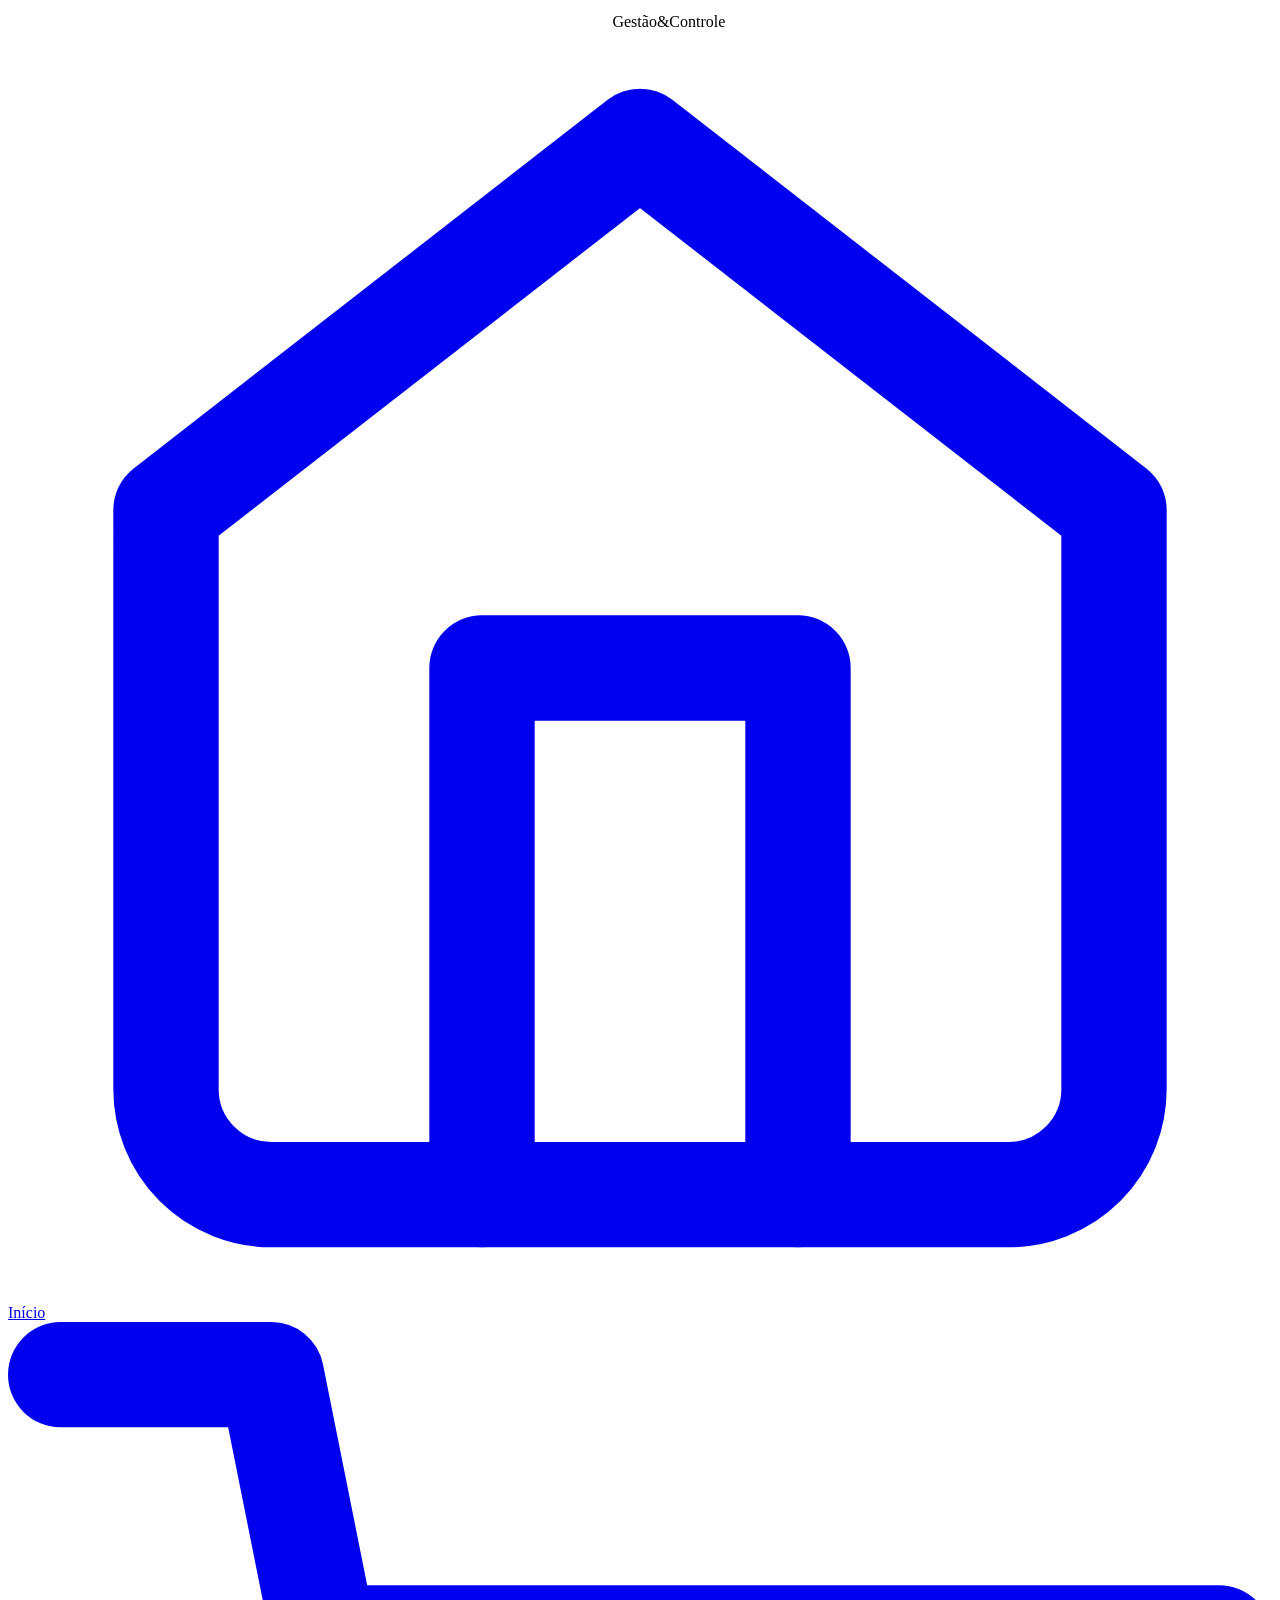
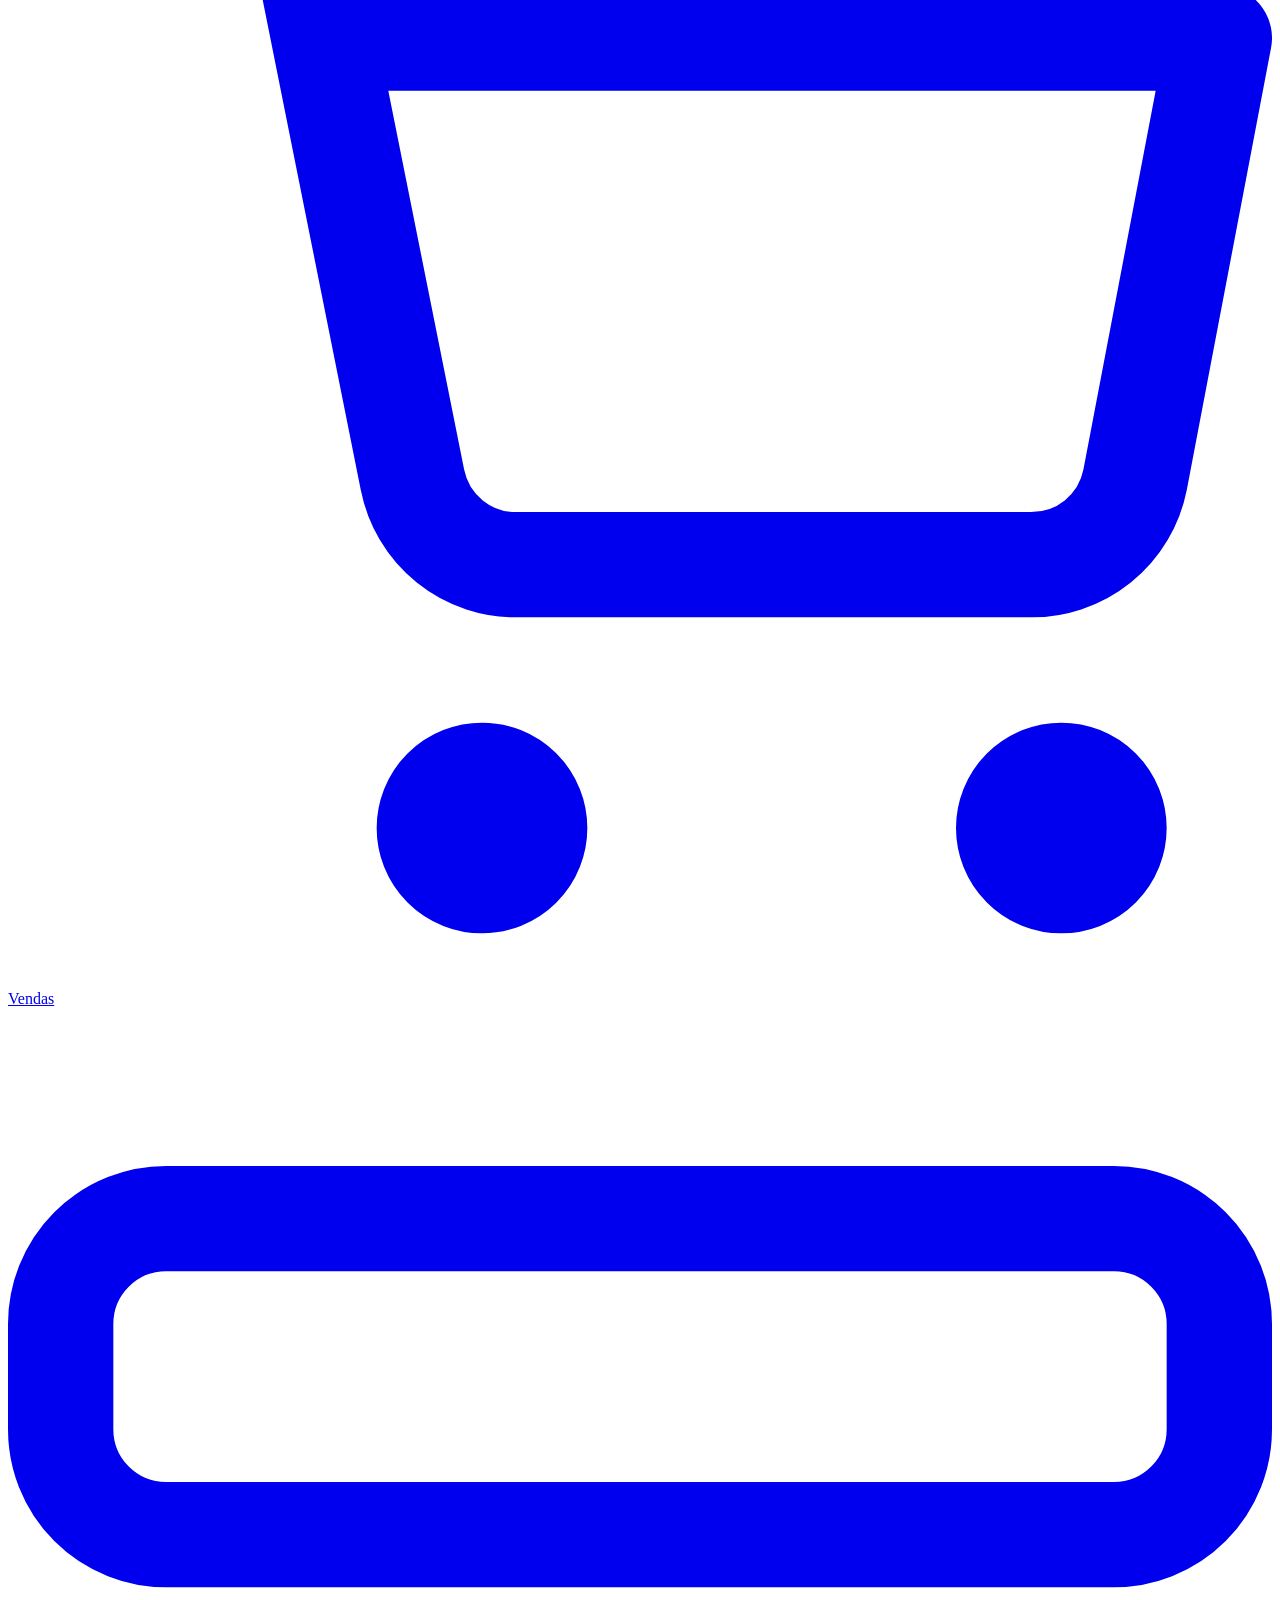
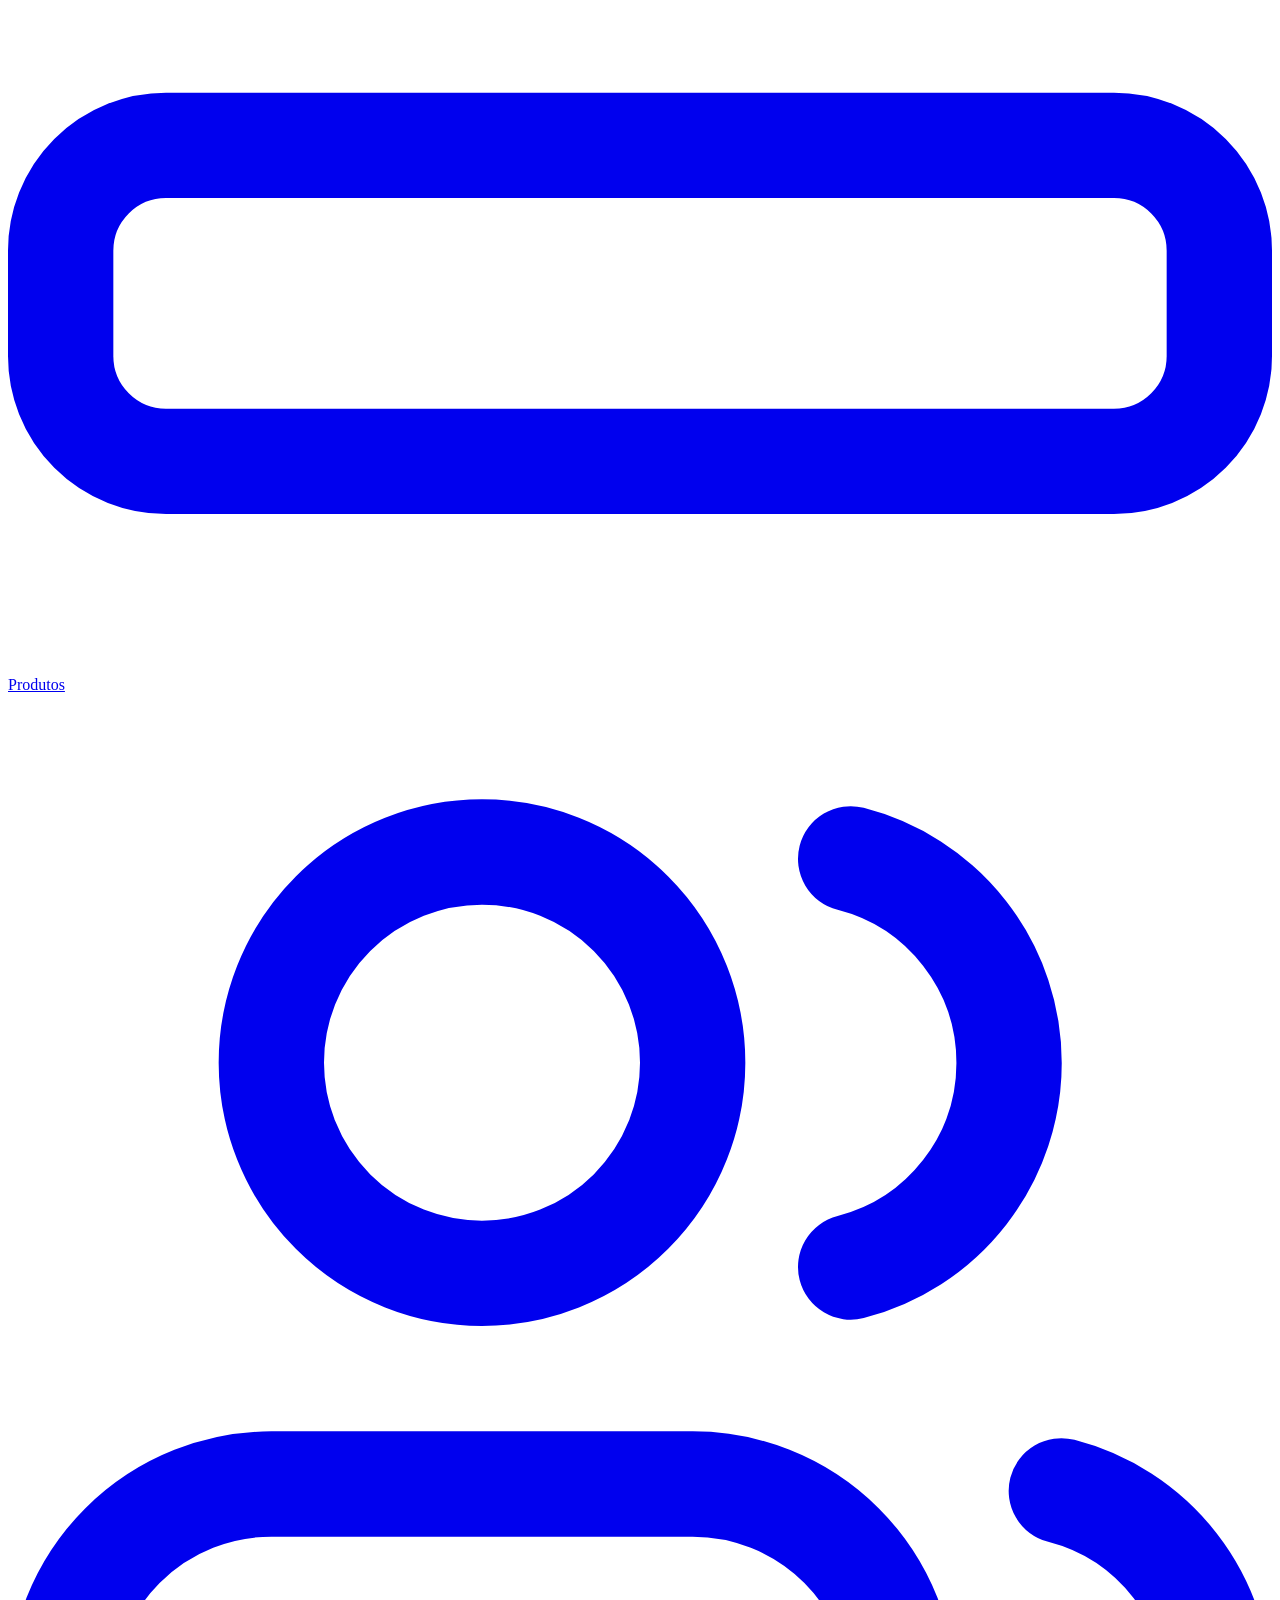
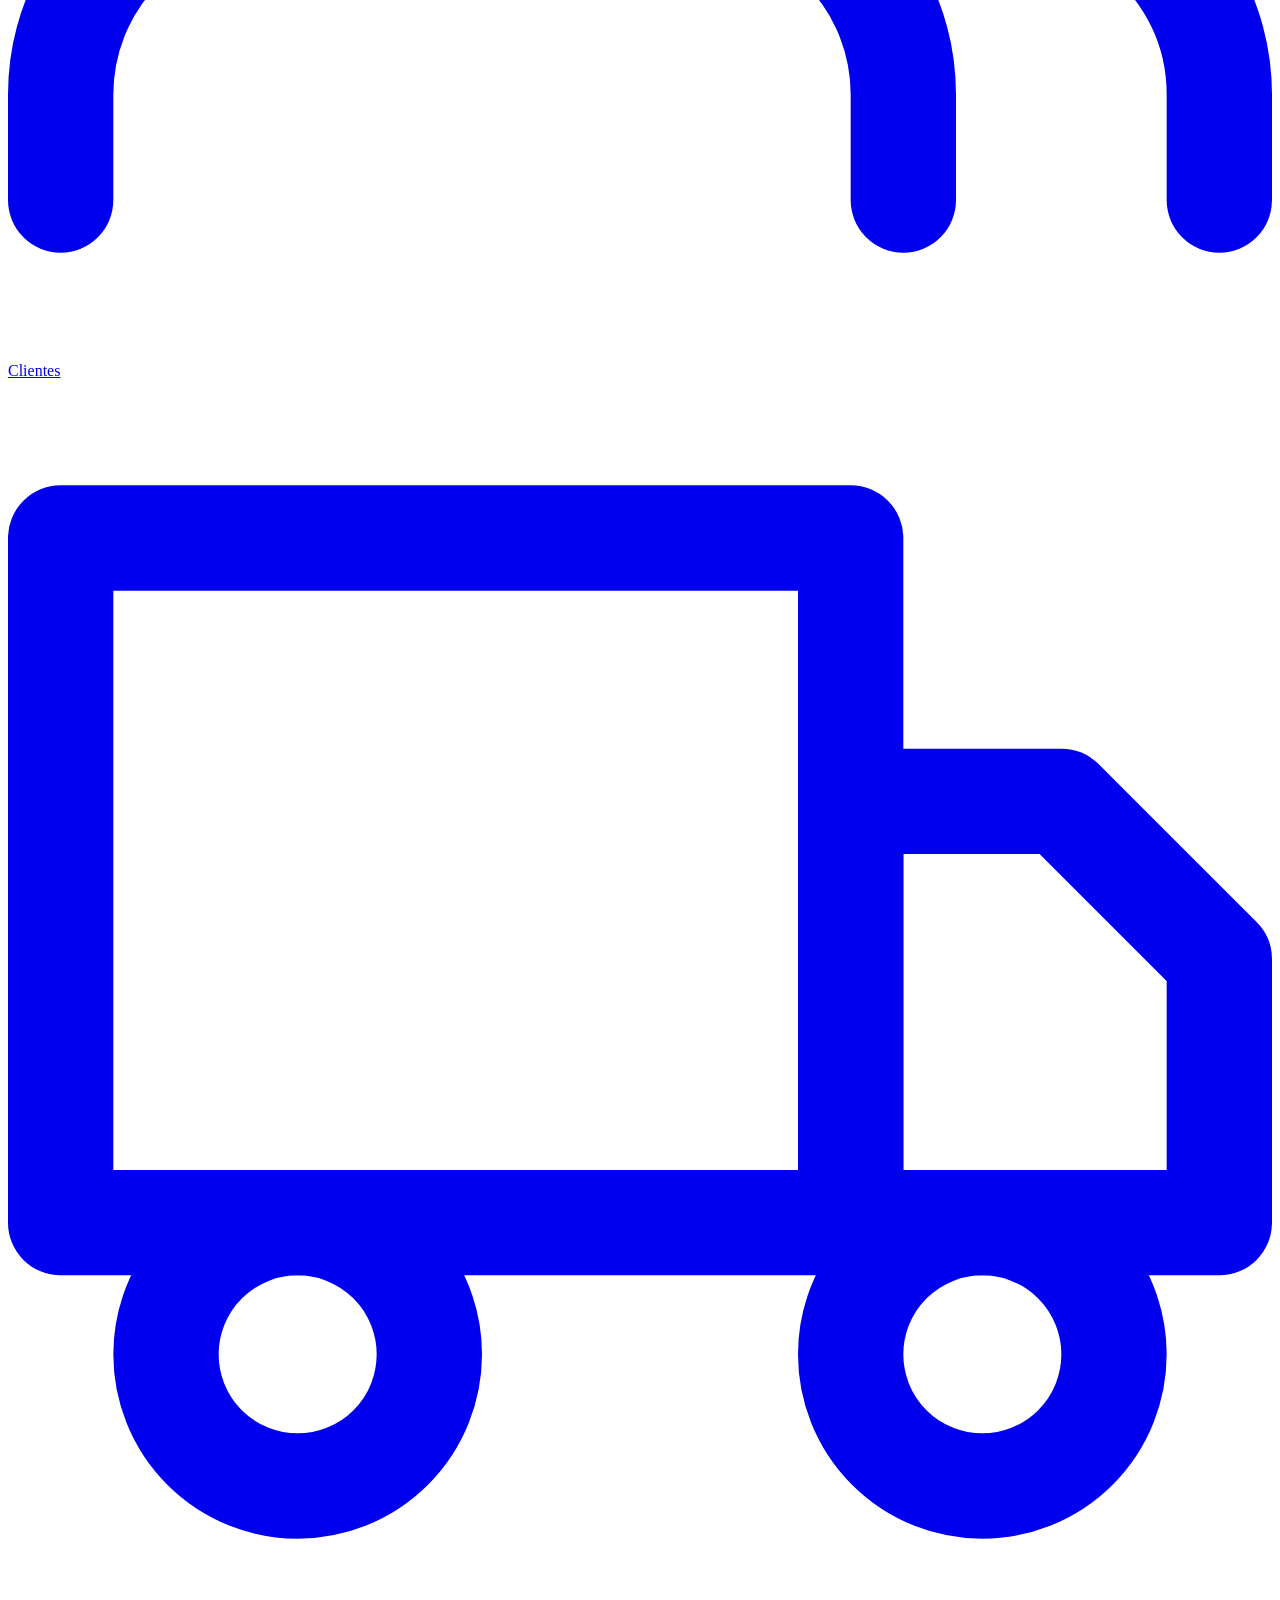
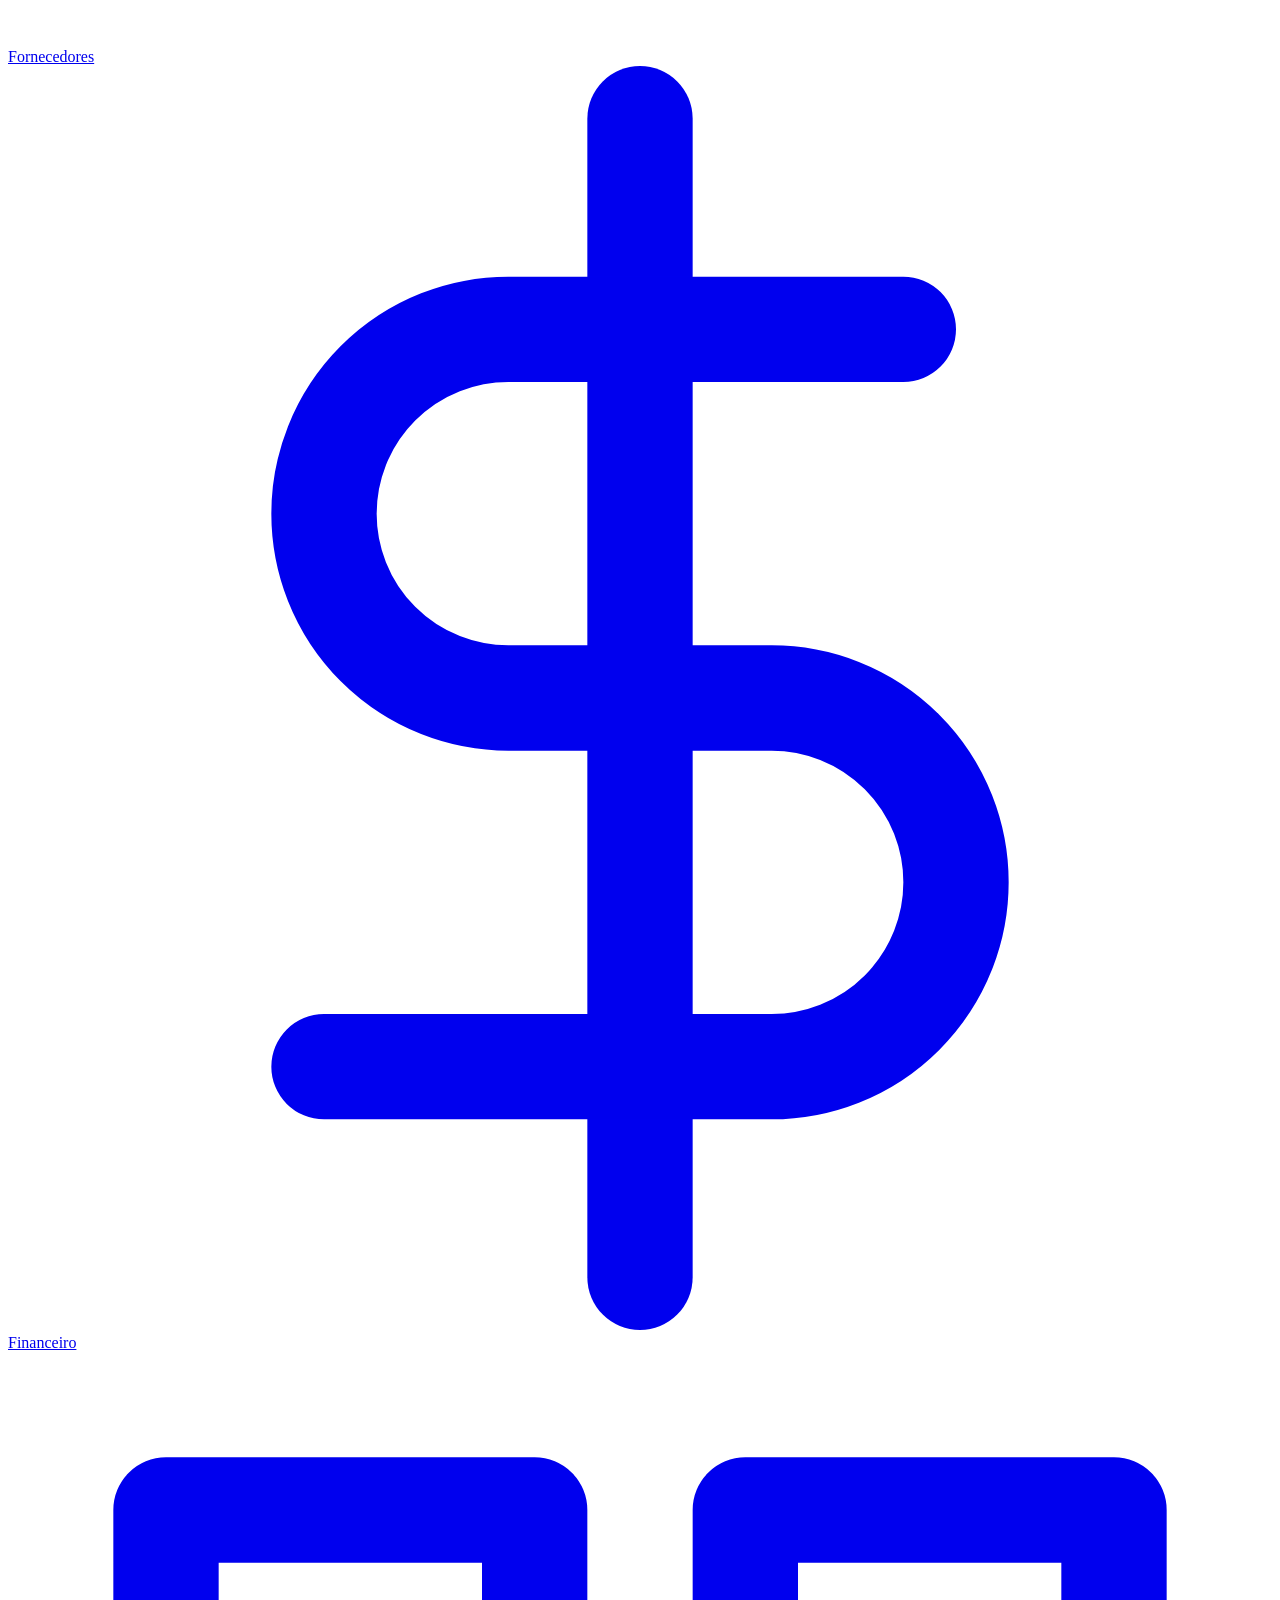
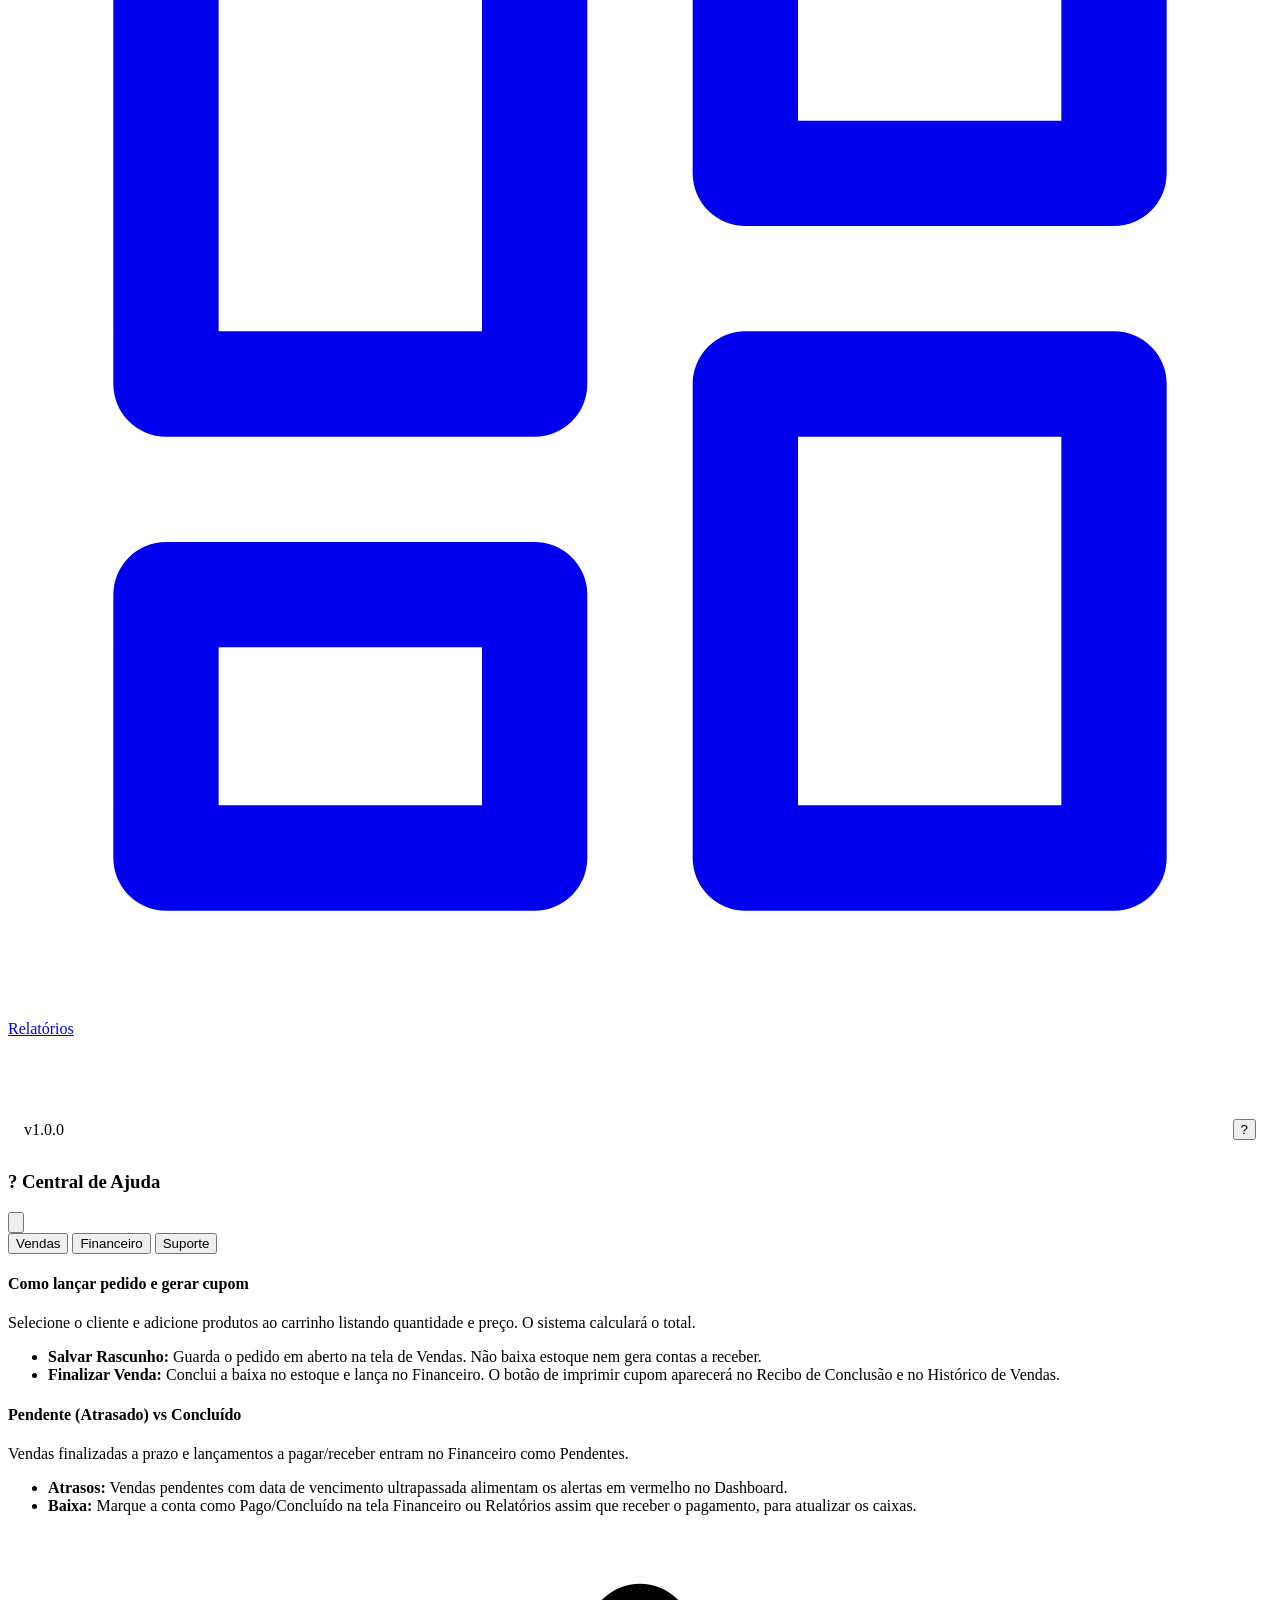
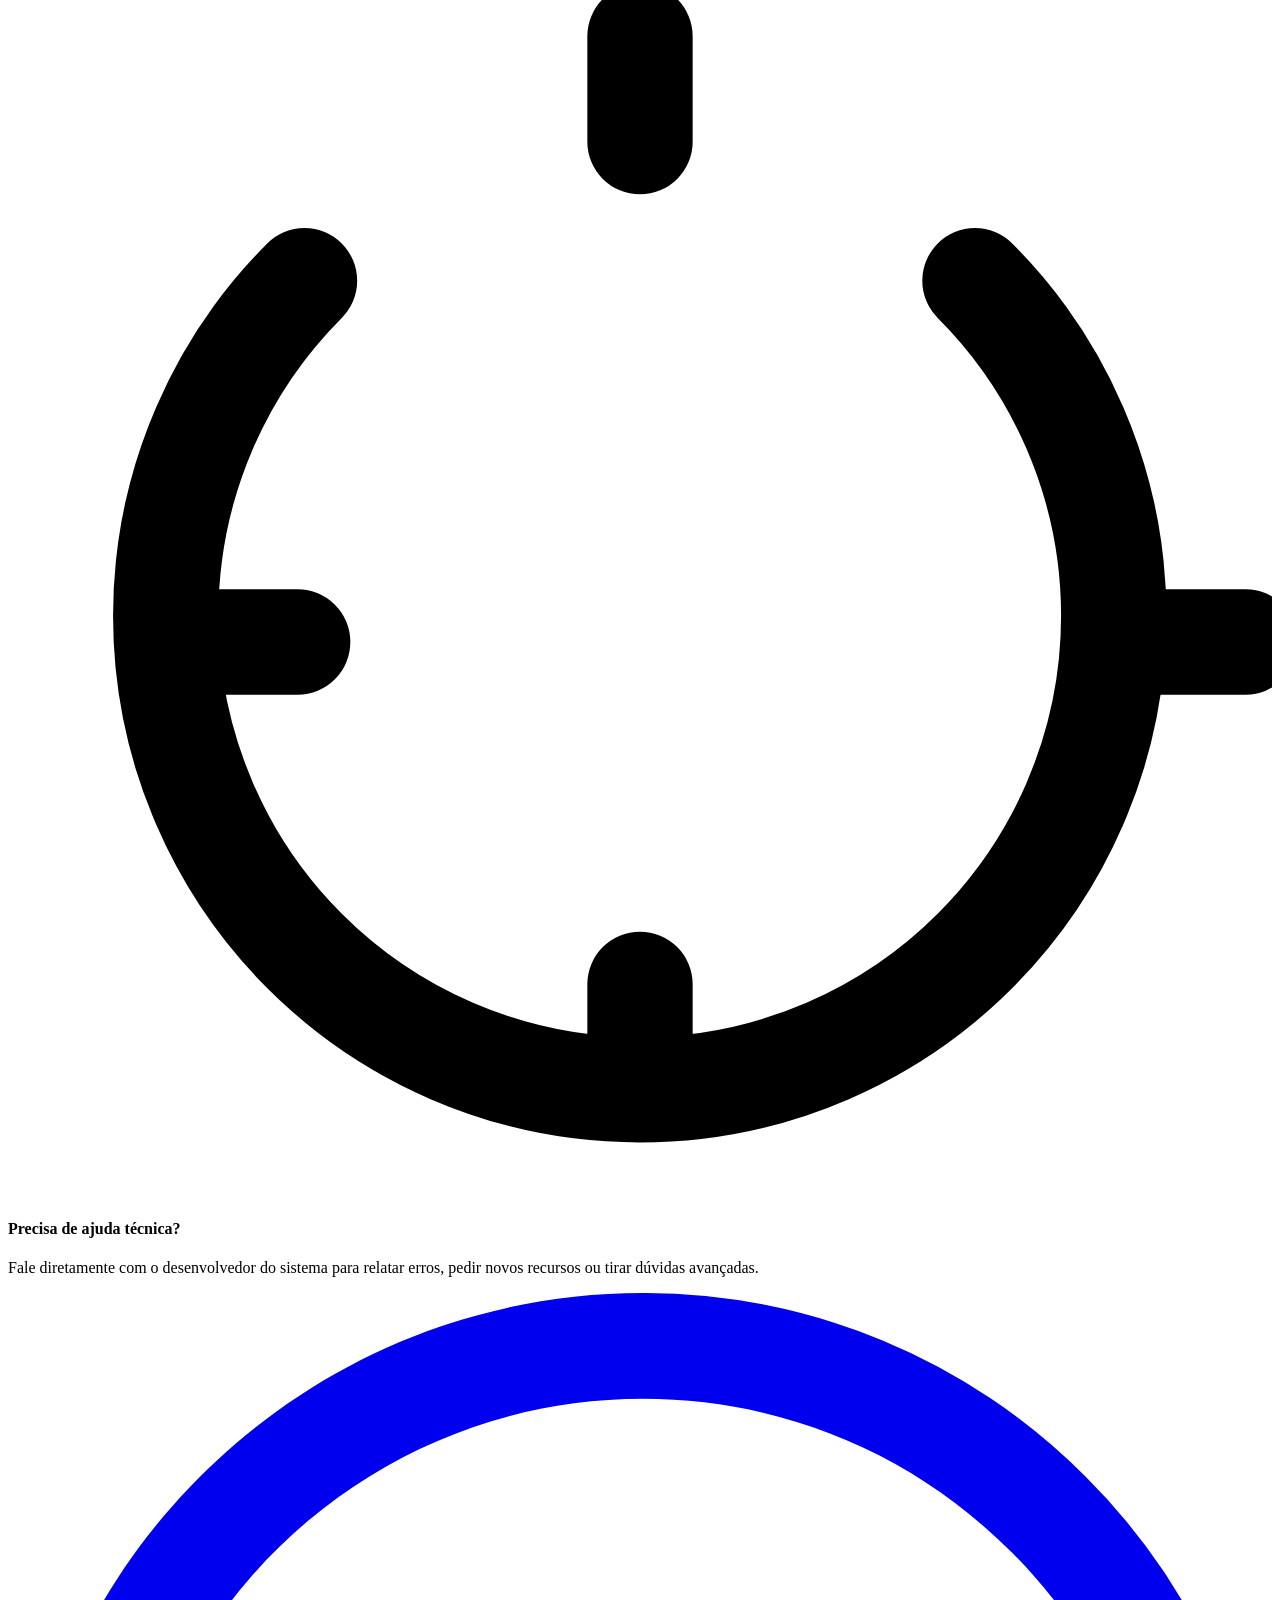
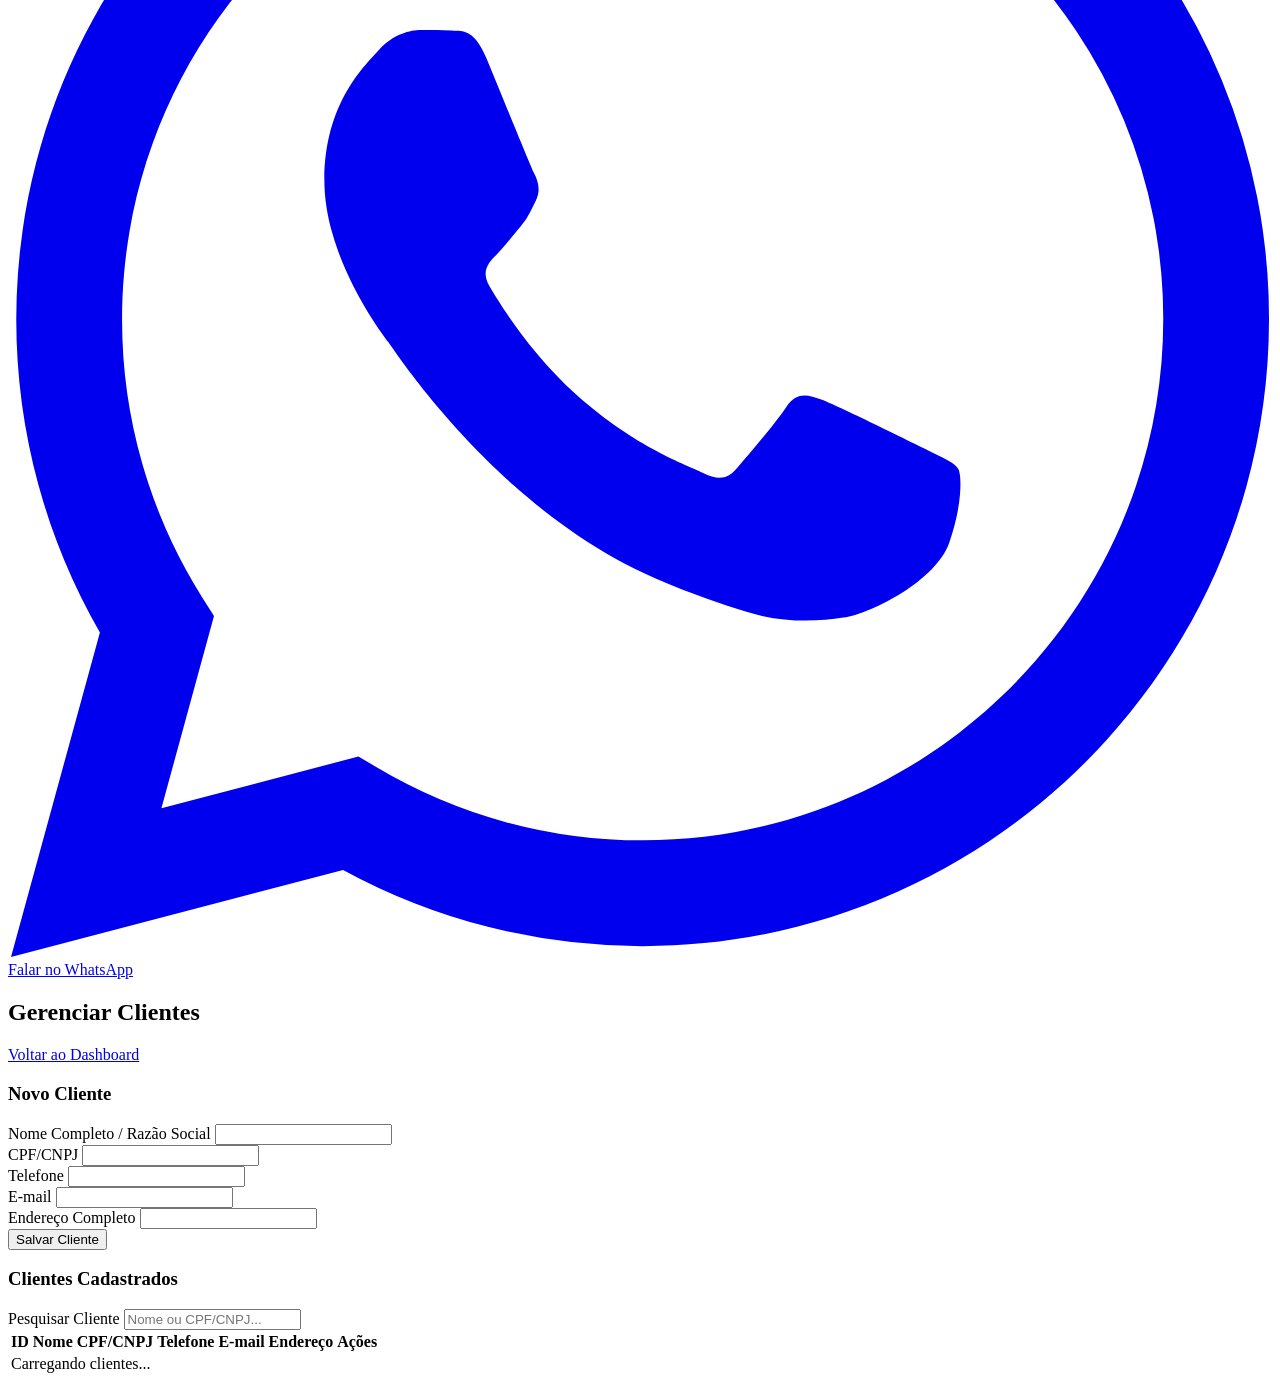
==== Clientes.html @ 948cbcb7 "fix: explicit 365 days fetch in dashboard, bump manifest to v3 for strict cache invalidation" ====
<!DOCTYPE html>
<html lang="pt-BR">

<head>
    <meta charset="UTF-8">
    <title>Gerenciar Clientes</title>
    <meta name="viewport" content="width=device-width, initial-scale=1.0">
    <link href="https://fonts.googleapis.com/css2?family=Poppins:wght@300;400;500;600&display=swap" rel="stylesheet">
    <script src="https://cdn.tailwindcss.com"></script>
    <link rel="stylesheet" href="css/style.css">
    <link rel="manifest" href="manifest.json?v=3">
    <meta name="apple-mobile-web-app-title" content="Gest�o&Controle">
    <meta name="theme-color" content="#16a34a">
    <meta name="apple-mobile-web-app-capable" content="yes">
    <meta name="version" content="1.0.0">
</head>

<body>

    <main class="main-content p-4 md:p-8 overflow-y-auto">
        <div class="container">
            <div class="flex justify-between items-center mb-6">
                <h2>Gerenciar Clientes</h2>
                <a href="index.html" class="text-blue-500 hover:underline">Voltar ao Dashboard</a>
            </div>

            <div class="bg-white p-6 rounded-xl border border-gray-100 shadow-md mb-6 mx-2 md:mx-0">
                <h3 class="text-slate-800 font-bold text-lg mb-4 flex items-center border-l-4 border-blue-600 pl-3">Novo
                    Cliente</h3>
                <form id="clienteForm">
                    <input type="hidden" id="idCliente" value="">

                    <div class="form-group">
                        <label for="nome" class="block text-sm font-medium text-gray-700 mb-1">Nome Completo / Razão
                            Social</label>
                        <input type="text" id="nome"
                            class="w-full p-2 border border-gray-300 rounded focus:ring-blue-500 focus:border-blue-500"
                            required>
                    </div>

                    <div class="form-grid-container">
                        <div class="form-group">
                            <label for="cpfCnpj" class="block text-sm font-medium text-gray-700 mb-1">CPF/CNPJ</label>
                            <input type="text" id="cpfCnpj"
                                class="w-full p-2 border border-gray-300 rounded focus:ring-blue-500 focus:border-blue-500">
                        </div>
                        <div class="form-group">
                            <label for="telefone" class="block text-sm font-medium text-gray-700 mb-1">Telefone</label>
                            <input type="text" id="telefone"
                                class="w-full p-2 border border-gray-300 rounded focus:ring-blue-500 focus:border-blue-500">
                        </div>
                        <div class="form-group">
                            <label for="email" class="block text-sm font-medium text-gray-700 mb-1">E-mail</label>
                            <input type="email" id="email"
                                class="w-full p-2 border border-gray-300 rounded focus:ring-blue-500 focus:border-blue-500">
                        </div>
                    </div>

                    <div class="form-group">
                        <label for="endereco" class="block text-sm font-medium text-gray-700 mb-1">Endereço
                            Completo</label>
                        <input type="text" id="endereco"
                            class="w-full p-2 border border-gray-300 rounded focus:ring-blue-500 focus:border-blue-500">
                    </div>

                    <button type="submit" class="btn mt-2">Salvar Cliente</button>
                </form>
            </div>

            <div id="statusMessage"></div>

            <div class="bg-white p-6 rounded-xl border border-gray-100 shadow-md mb-6 mx-2 md:mx-0">
                <h3 class="text-slate-800 font-bold text-lg mb-4 flex items-center border-l-4 border-blue-600 pl-3">
                    Clientes Cadastrados</h3>
                <div class="form-group mb-4">
                    <label for="pesquisa" class="block text-sm font-medium text-gray-700 mb-1">Pesquisar Cliente</label>
                    <input type="text" id="pesquisa" placeholder="Nome ou CPF/CNPJ..."
                        class="w-full p-2 border border-gray-300 rounded focus:ring-blue-500 focus:border-blue-500">
                </div>
                <div class="overflow-x-auto w-full mb-4">
                    <table class="w-full bg-white border border-gray-200">
                        <thead class="bg-gray-50">
                            <tr>
                                <th>ID</th>
                                <th>Nome</th>
                                <th>CPF/CNPJ</th>
                                <th>Telefone</th>
                                <th>E-mail</th>
                                <th>Endereço</th>
                                <th>Ações</th>
                            </tr>
                        </thead>
                        <tbody id="listaClientes">
                            <tr>
                                <td colspan="7" class="table-cell p-4 text-center">Carregando clientes...</td>
                            </tr>
                        </tbody>
                    </table>
                </div>
            </div>
        </div>
    </main>

    <script src="js/config.js"></script>
    <script src="js/auth.js"></script>
    <script src="js/main.js"></script>
    <script src="js/clientes.js"></script>
    <script>
        const cpfCnpjInput = document.getElementById('cpfCnpj');
        if (cpfCnpjInput) {
            cpfCnpjInput.addEventListener('input', e => {
                let v = e.target.value.replace(/\D/g, '').substring(0, 14);
                if (v.length <= 11) { // CPF
                    v = v.replace(/(\d{3})(\d)/, '$1.$2');
                    v = v.replace(/(\d{3})(\d)/, '$1.$2');
                    v = v.replace(/(\d{3})(\d{1,2})$/, '$1-$2');
                } else { // CNPJ
                    v = v.replace(/^(\d{2})(\d)/, '$1.$2');
                    v = v.replace(/^(\d{2})\.(\d{3})(\d)/, '$1.$2.$3');
                    v = v.replace(/\.(\d{3})(\d)/, '.$1/$2');
                    v = v.replace(/(\d{4})(\d)/, '$1-$2');
                }
                e.target.value = v;
            });
        }

        const telefoneInput = document.getElementById('telefone');
        if (telefoneInput) {
            telefoneInput.addEventListener('input', e => {
                let v = e.target.value.replace(/\D/g, '').substring(0, 11);
                v = v.replace(/^(\d{2})(\d)/, '($1) $2');
                v = v.replace(/(\d{5})(\d)/, '$1-$2');
                e.target.value = v;
            });
        }
    </script>

</body>

</html>
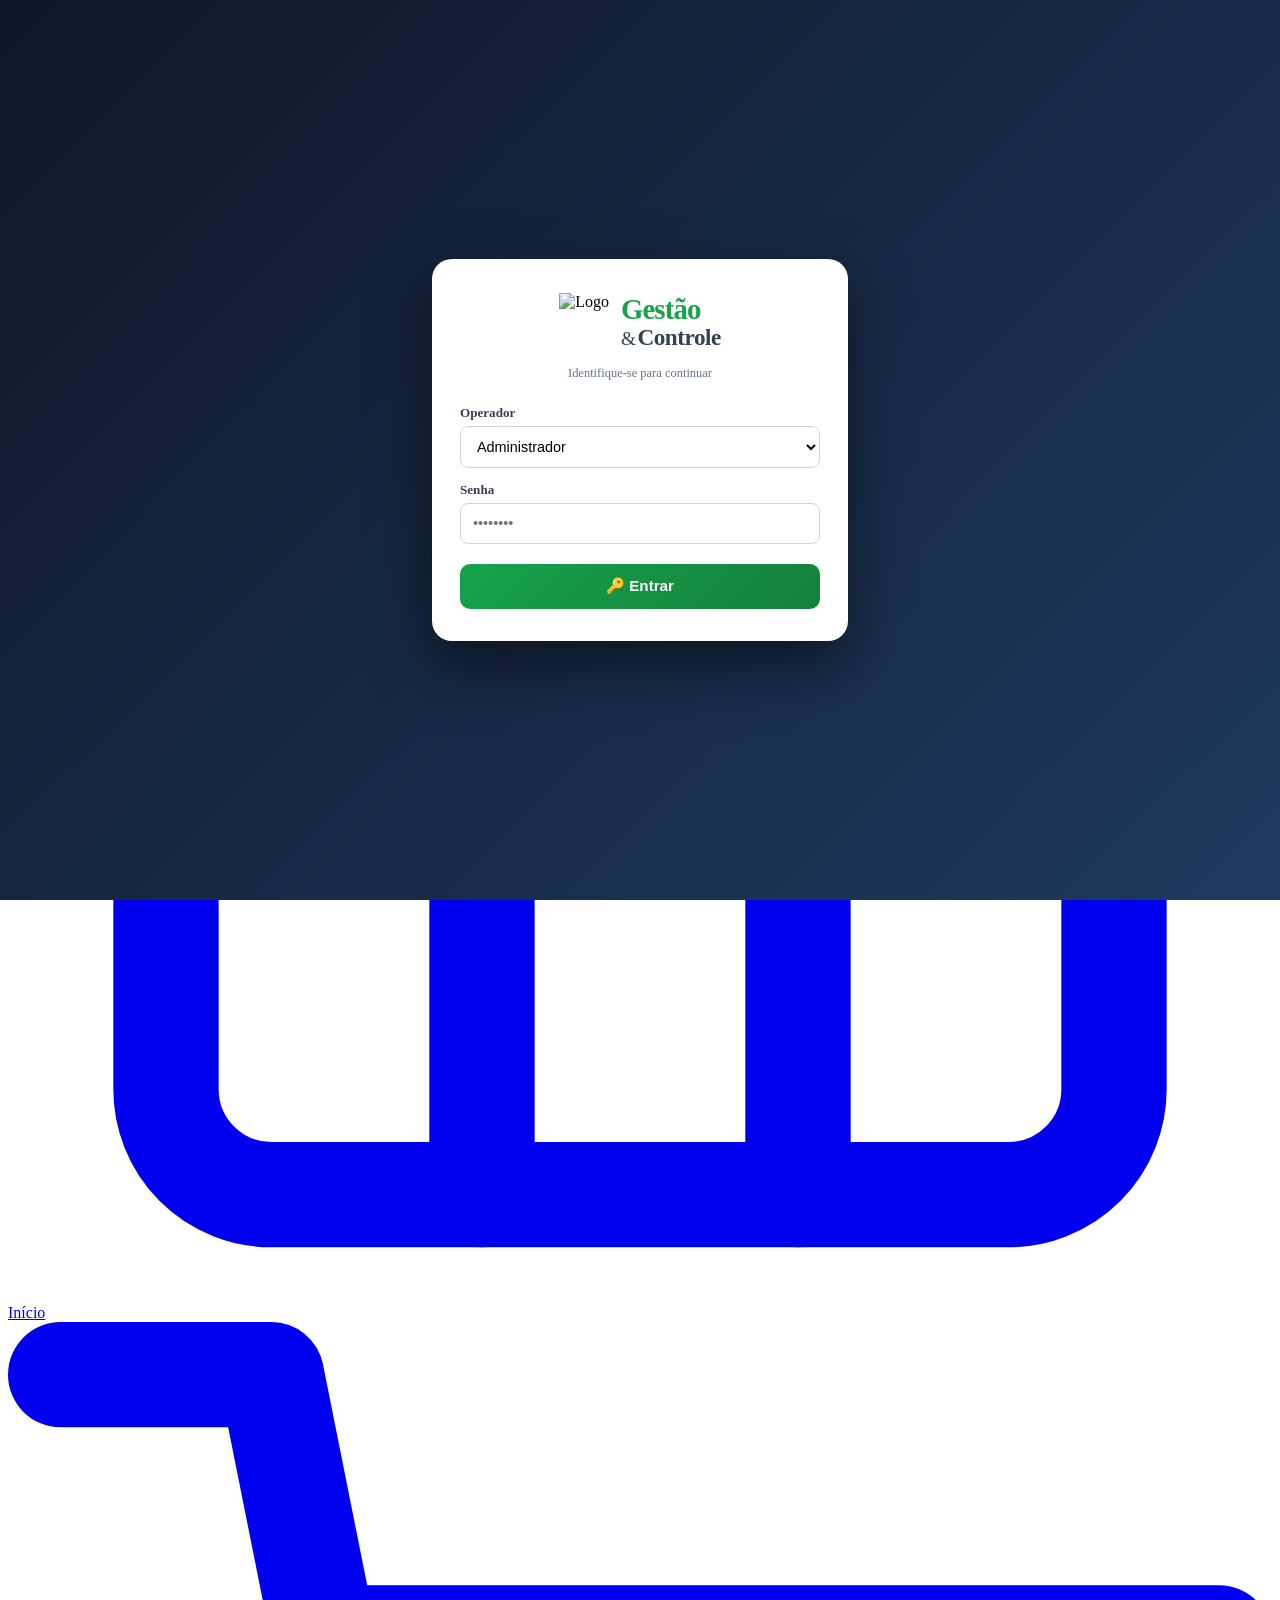
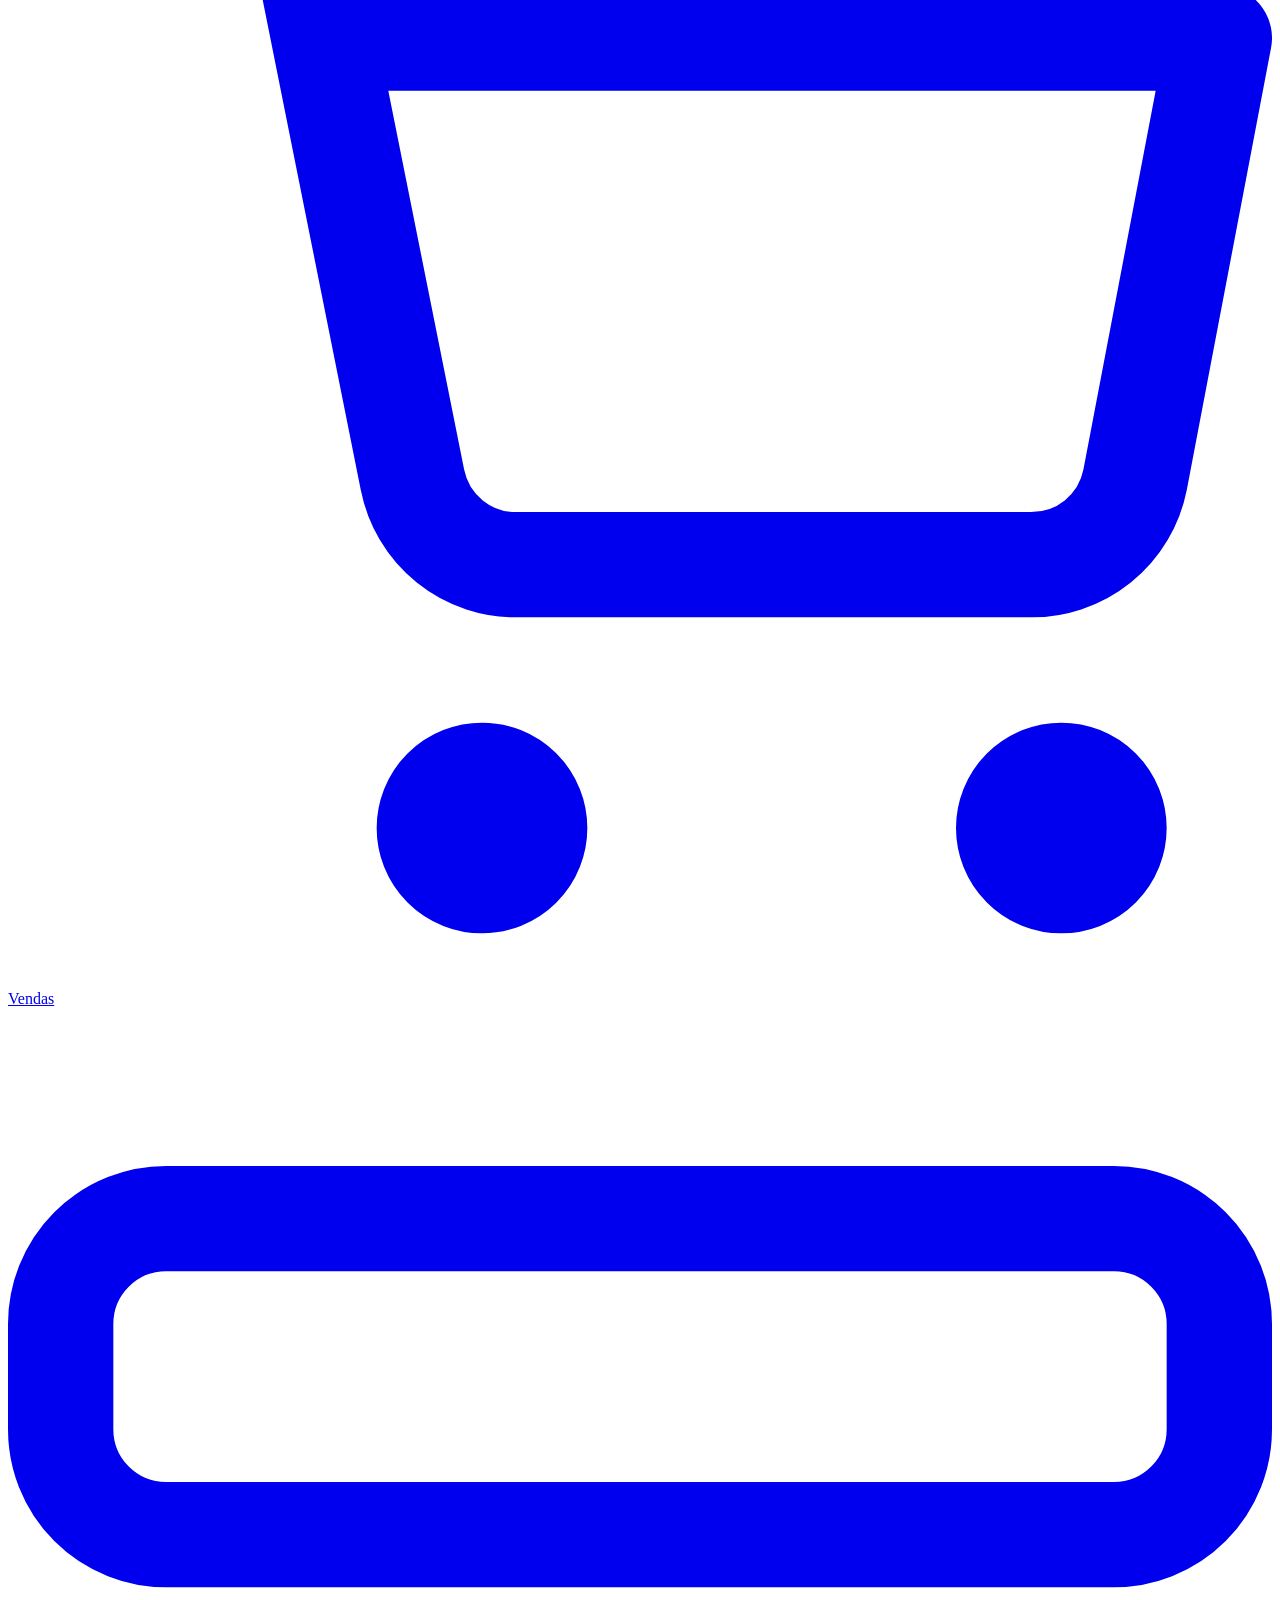
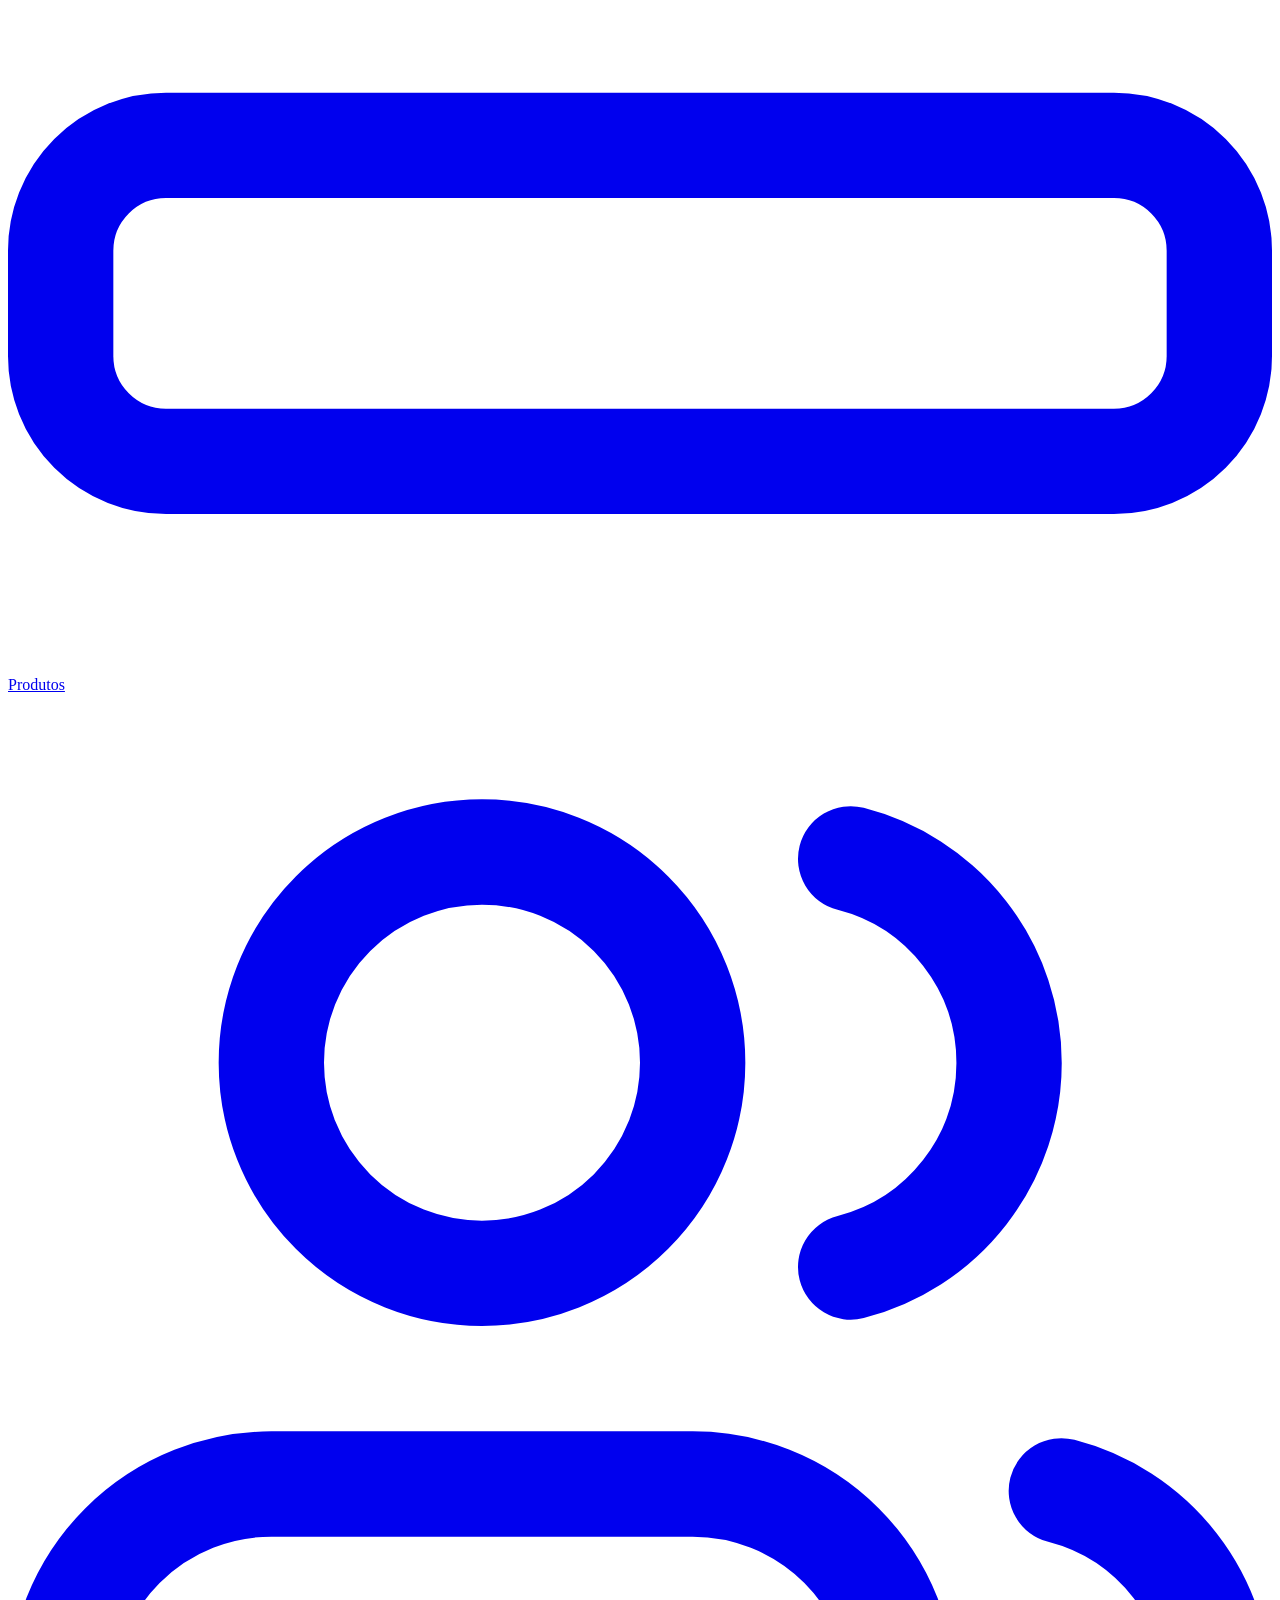
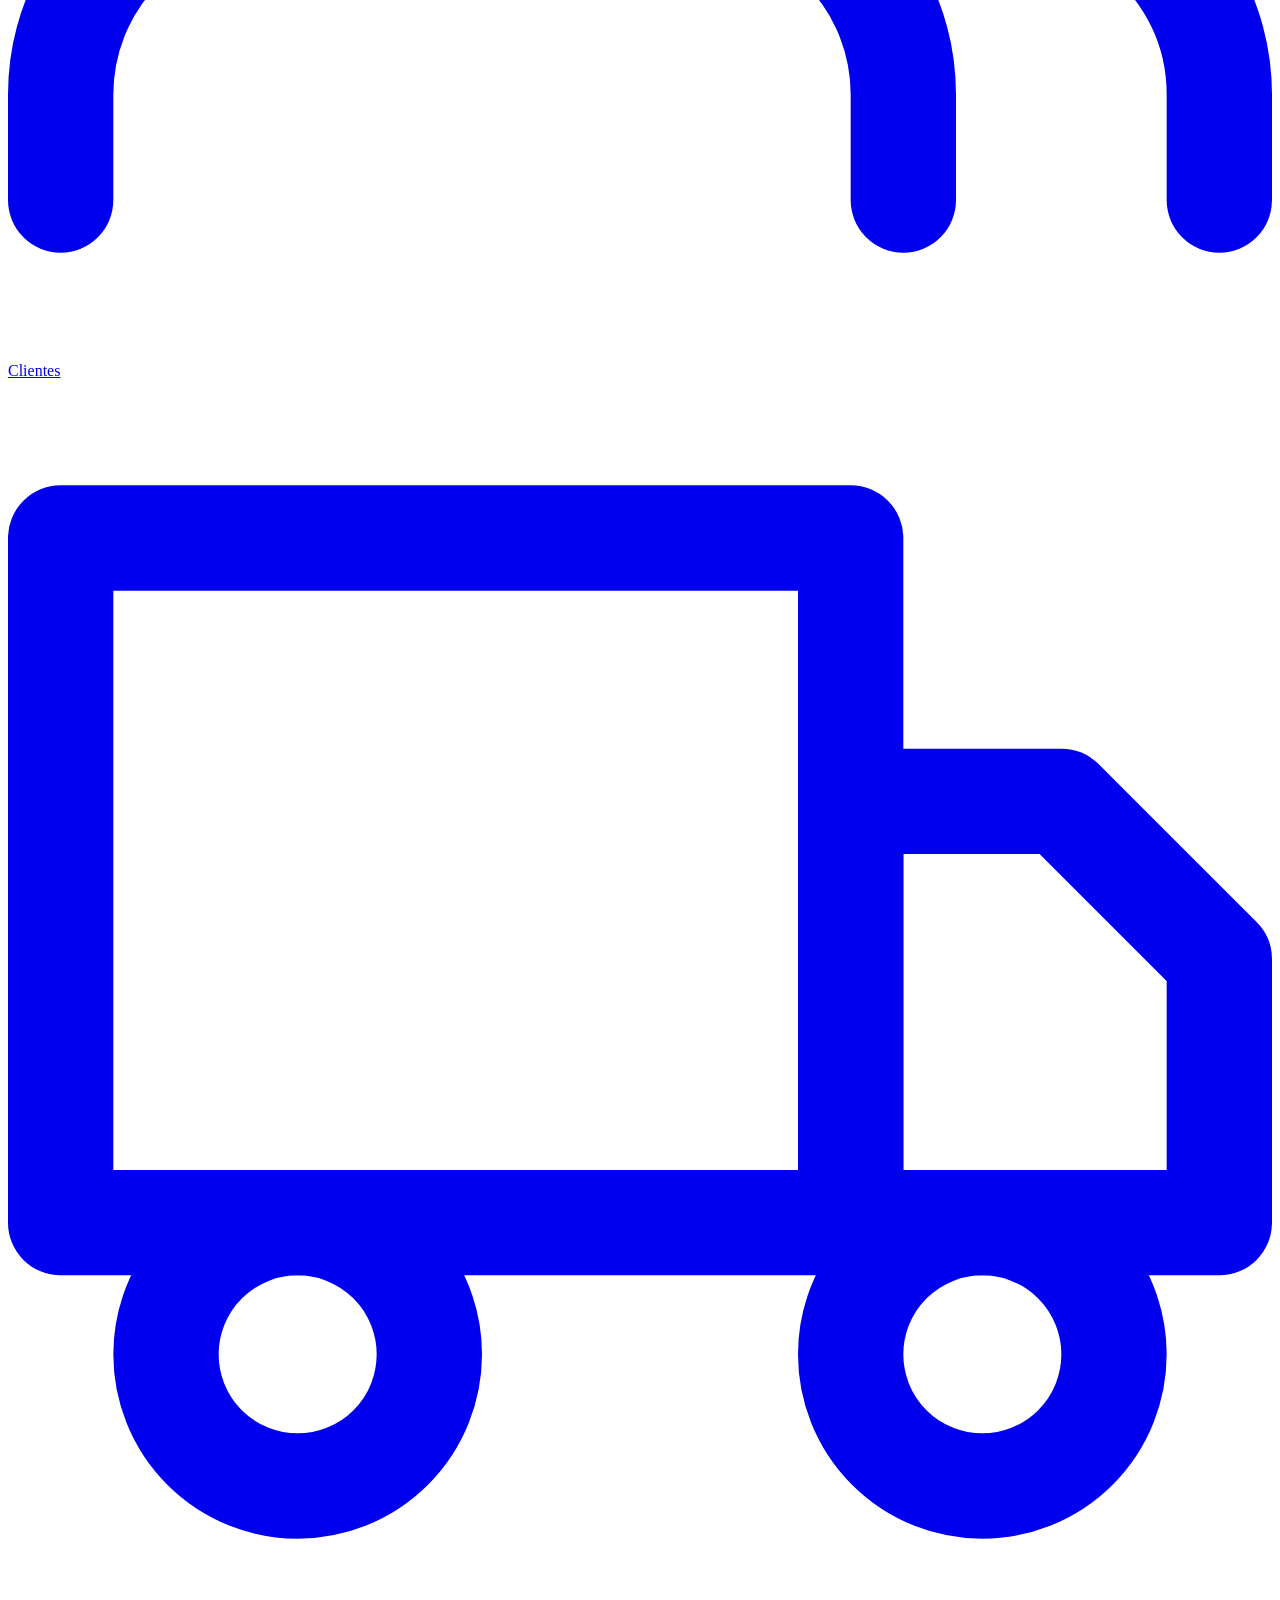
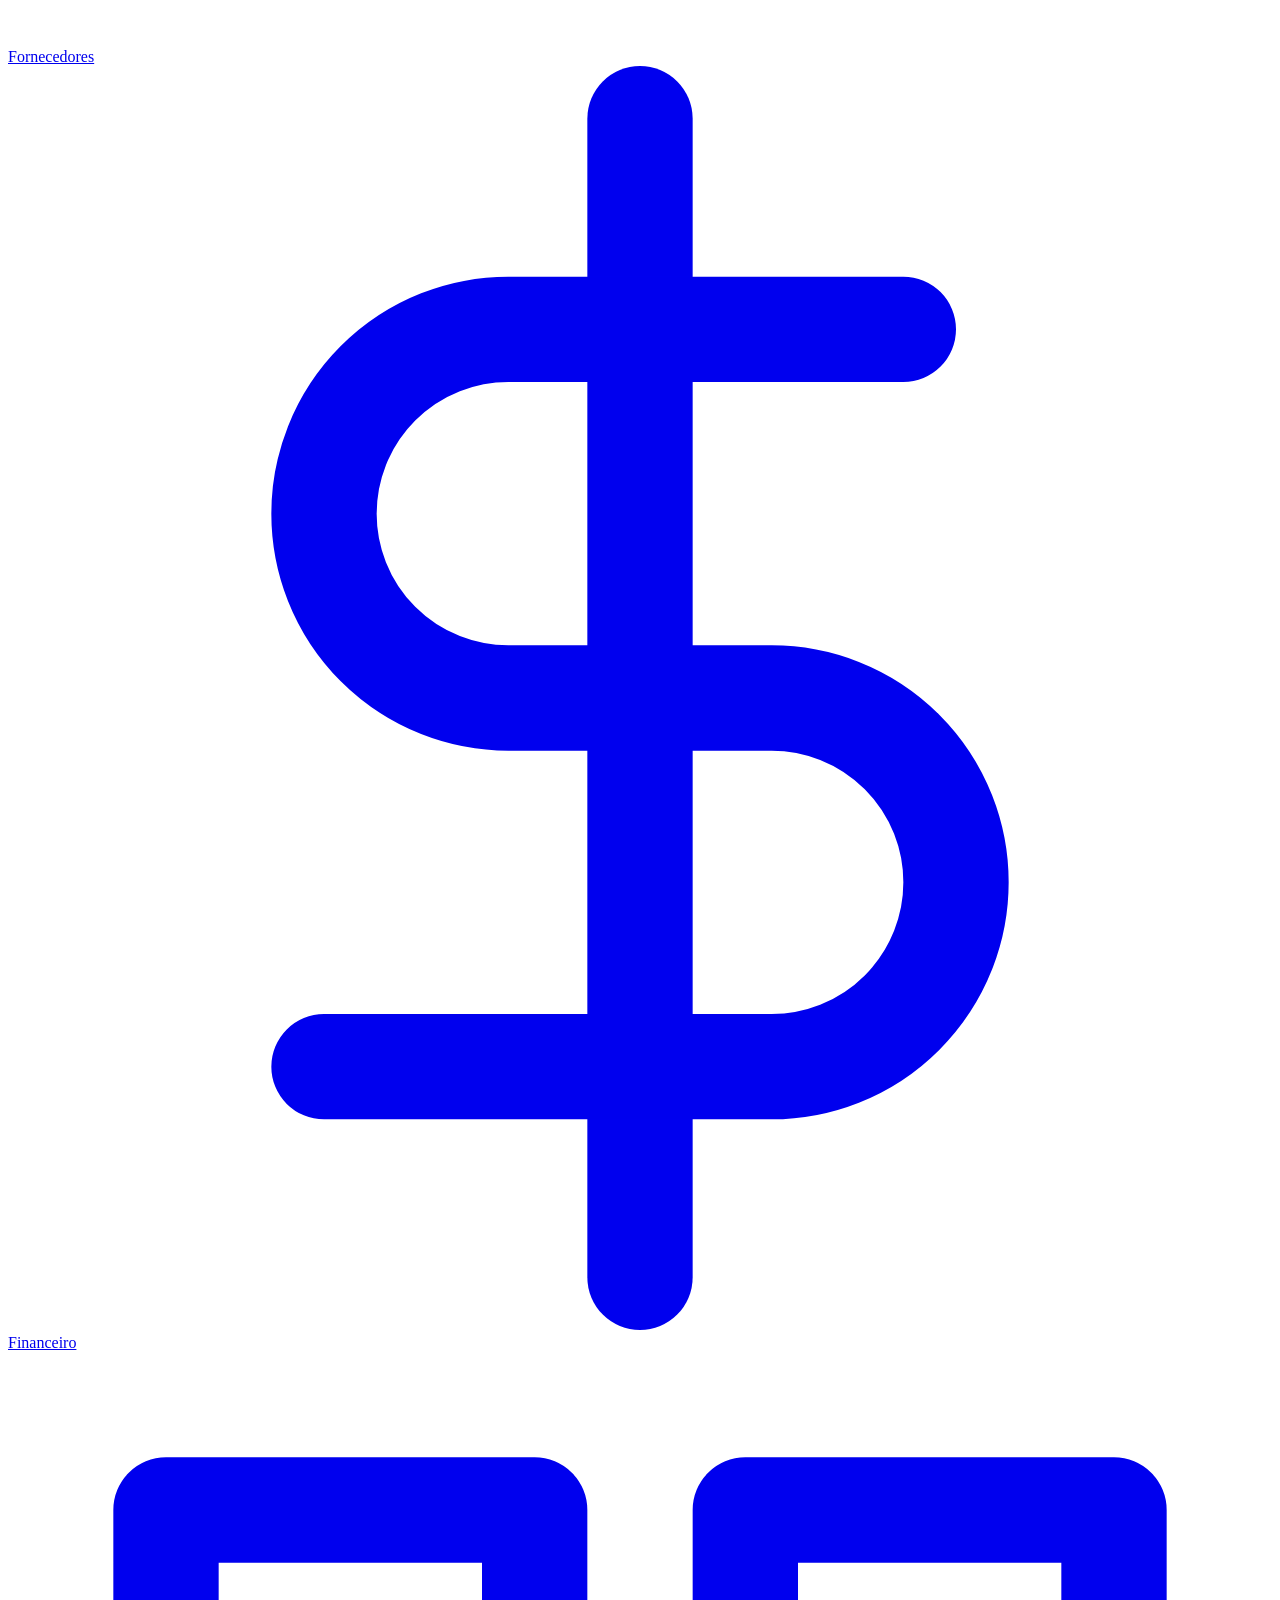
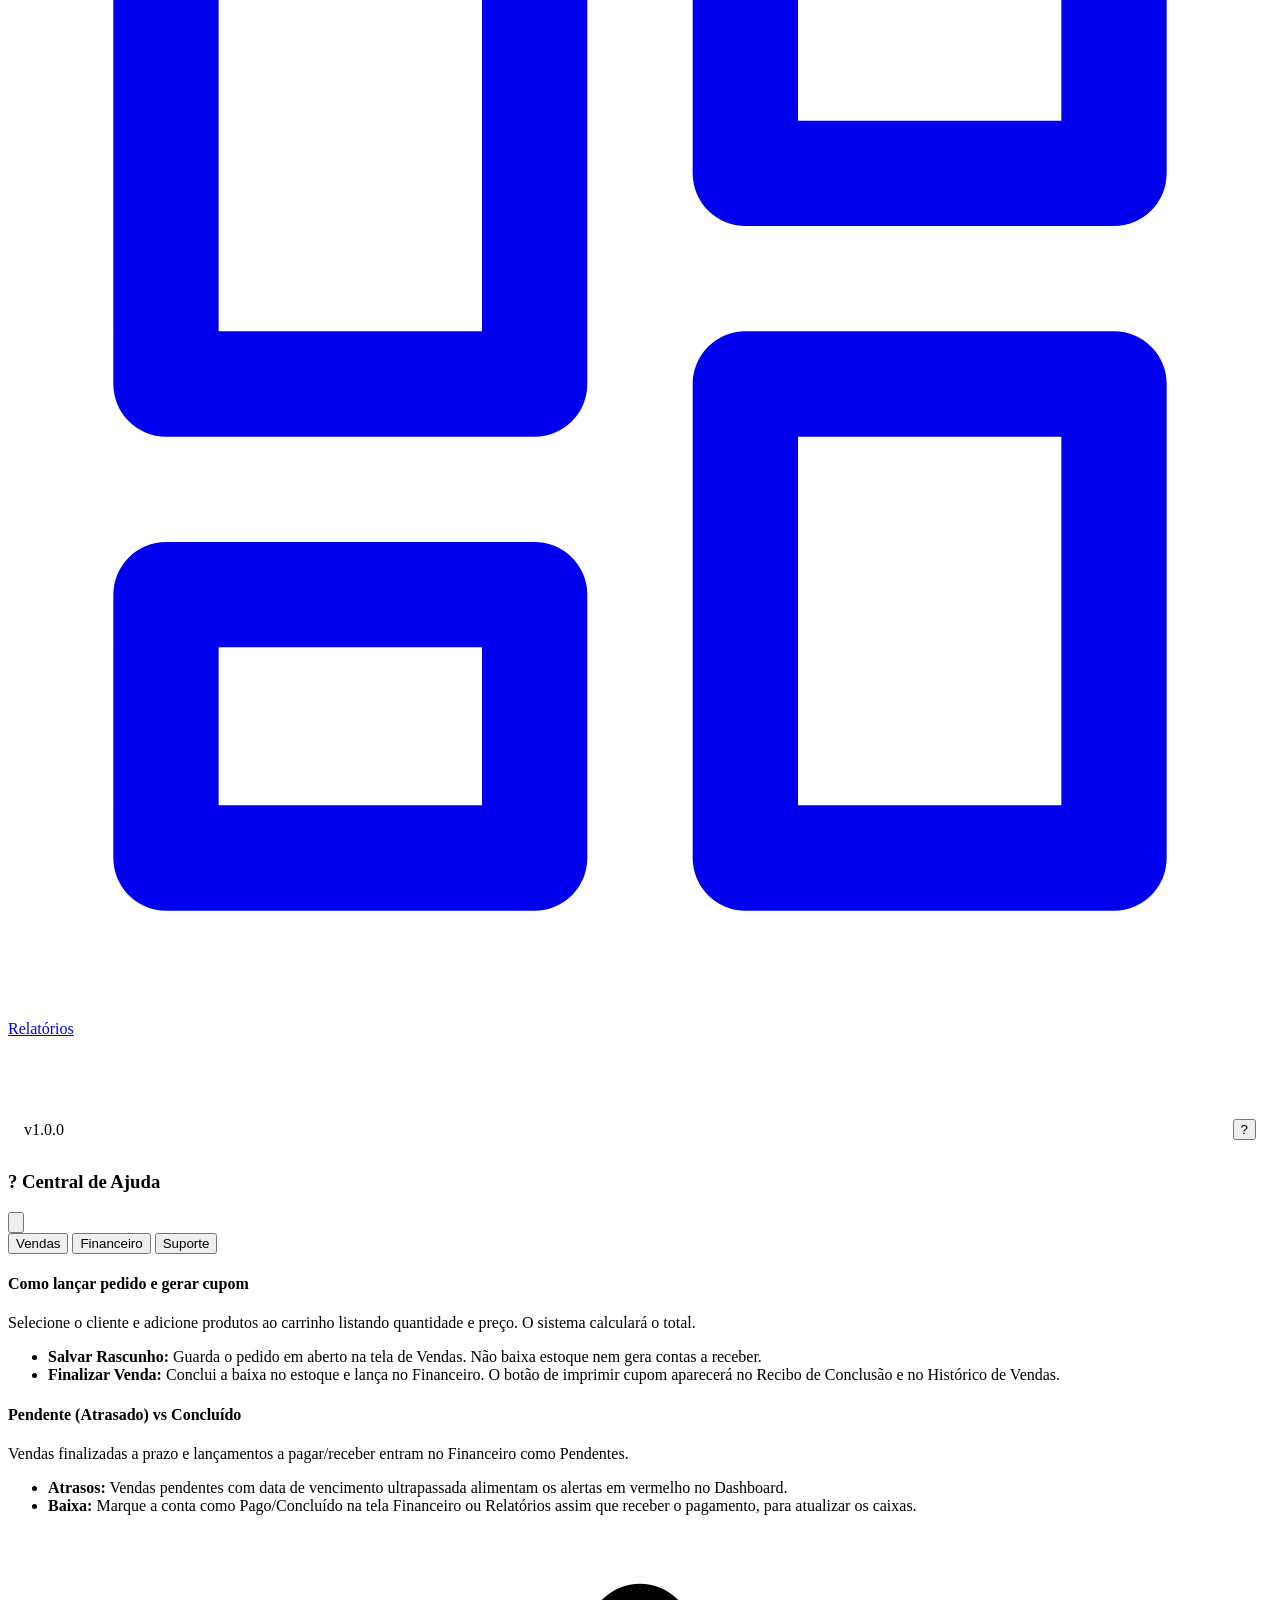
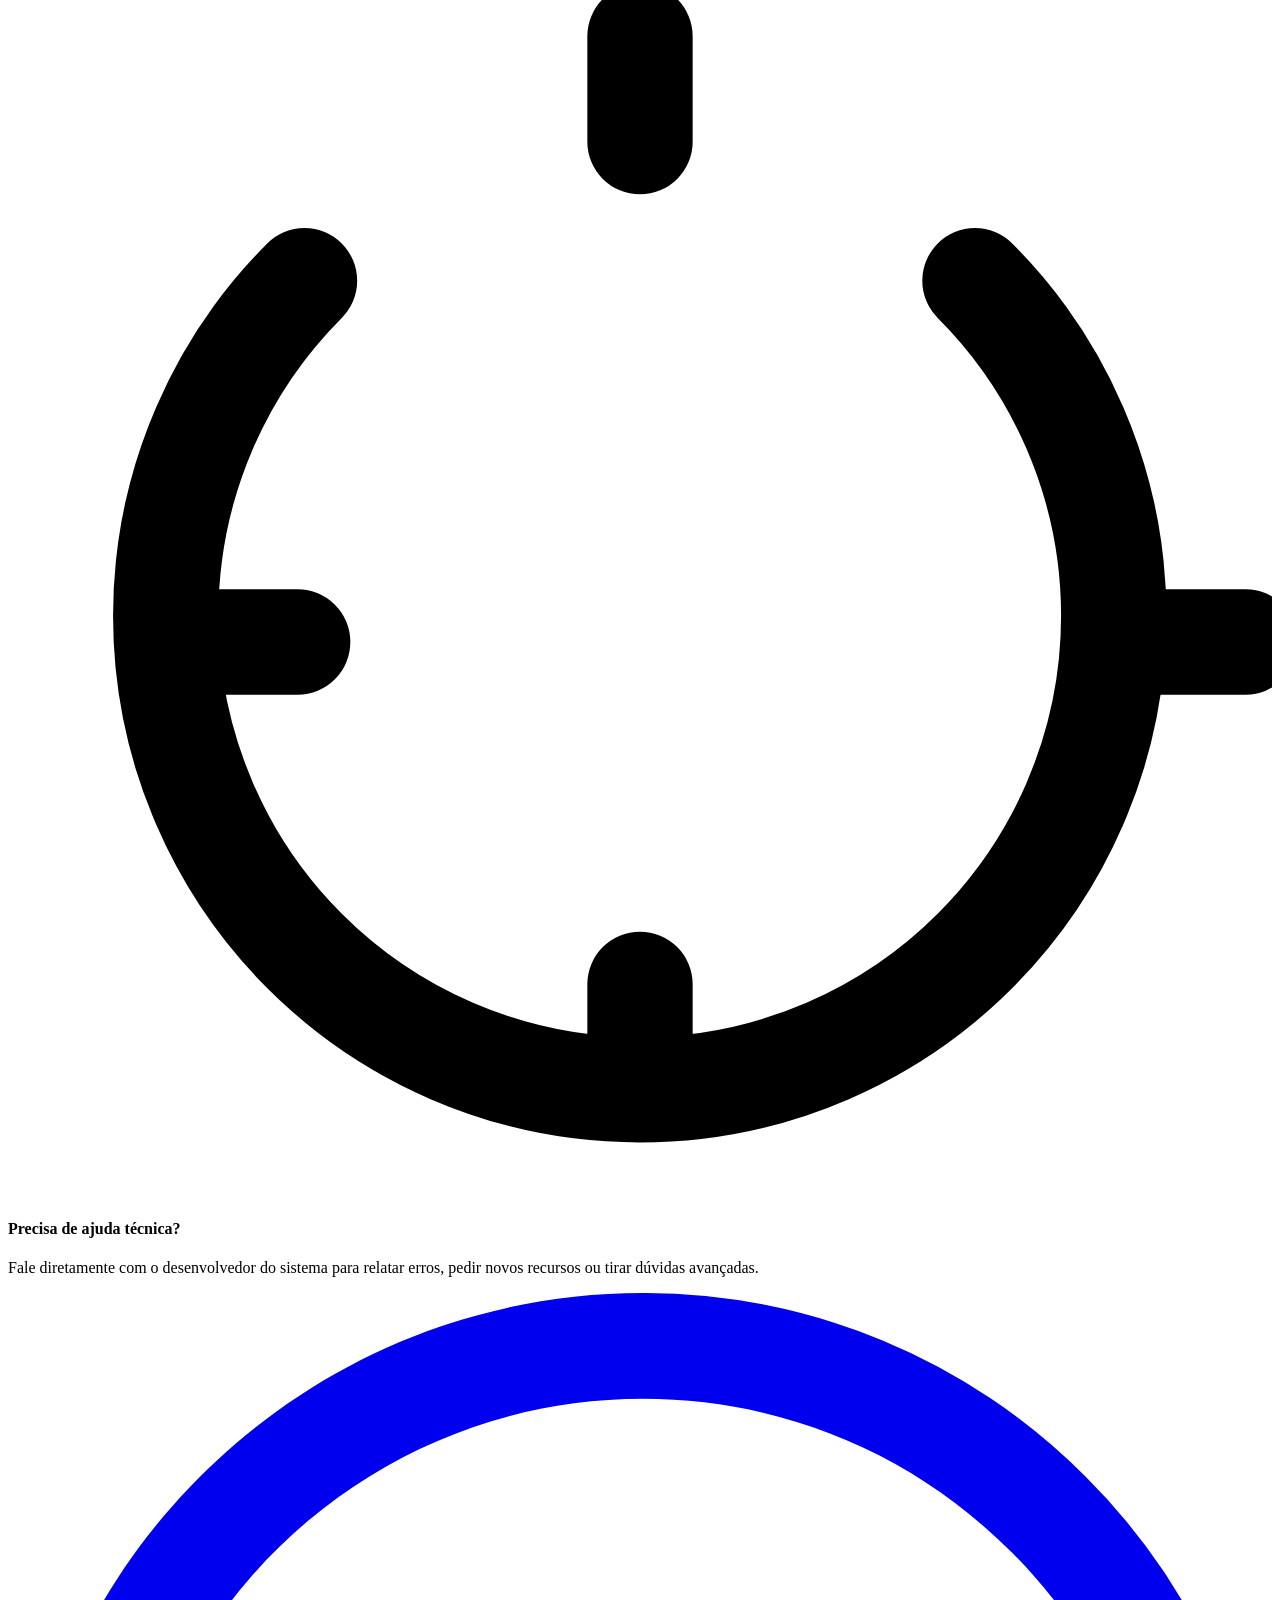
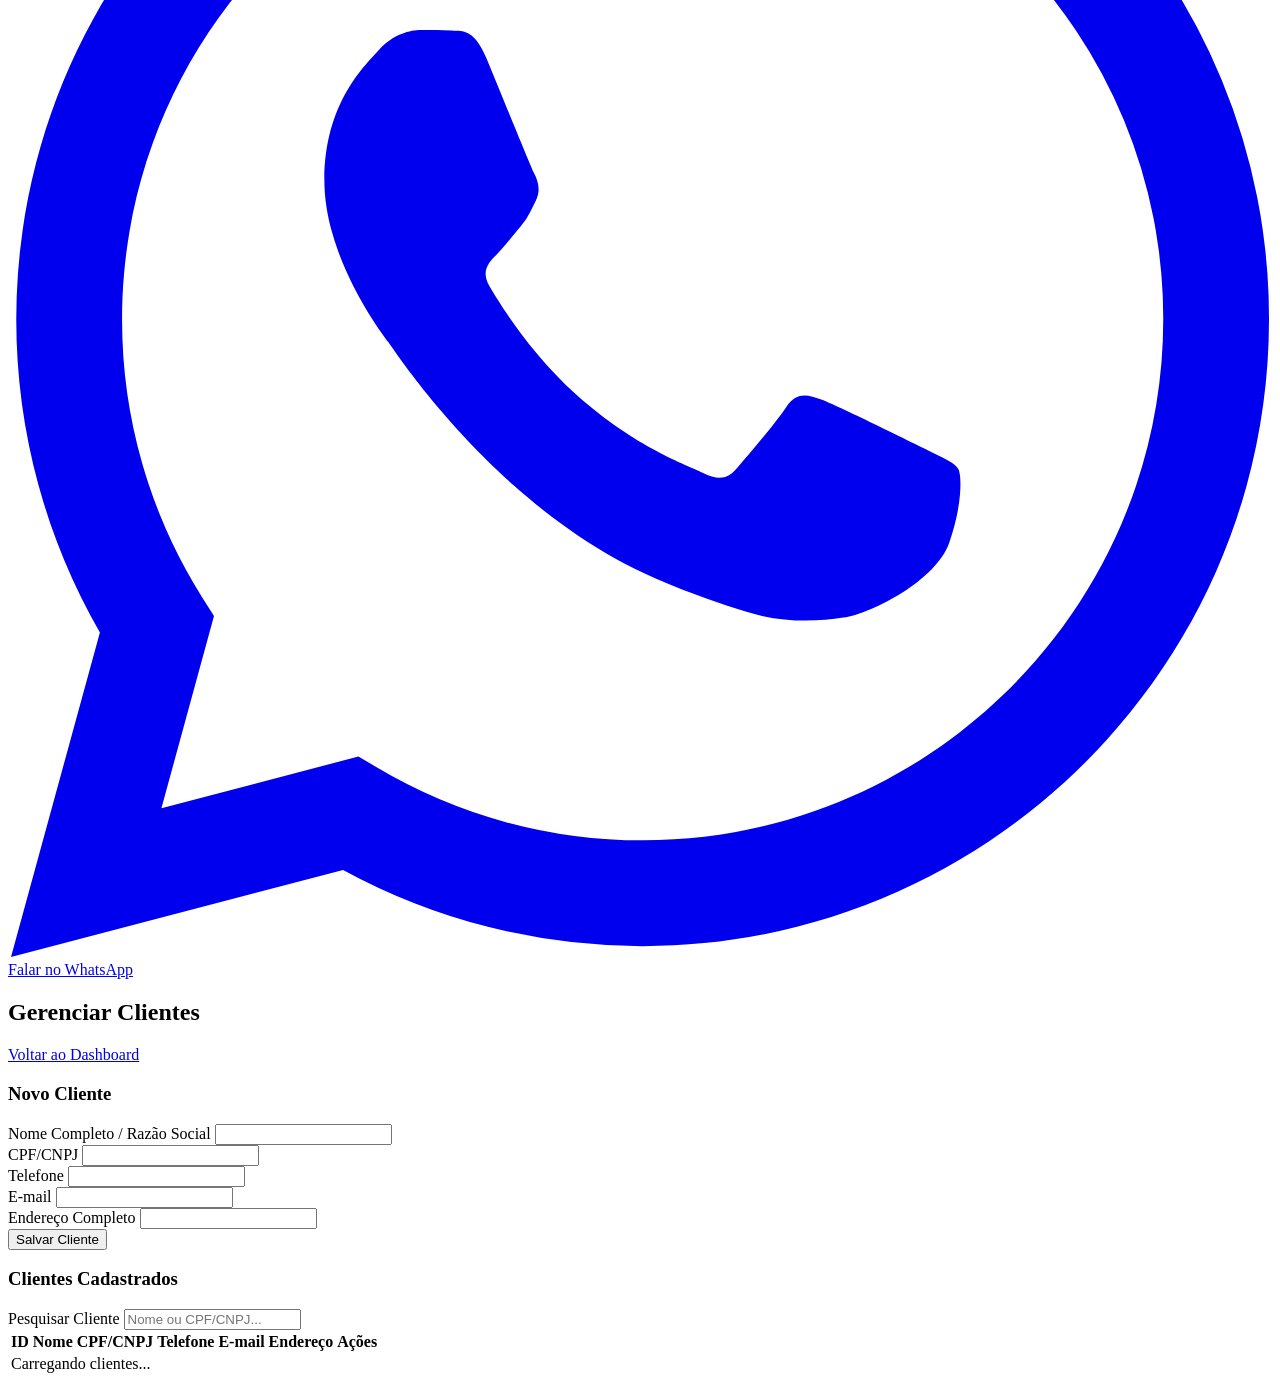
==== commit 0d144790: "fix: hard reset PWA cache with timestamped JS imports, new manifest name and v100 sw.js" ====
--- a/Clientes.html
+++ b/Clientes.html
@@ -8,7 +8,7 @@
     <link href="https://fonts.googleapis.com/css2?family=Poppins:wght@300;400;500;600&display=swap" rel="stylesheet">
     <script src="https://cdn.tailwindcss.com"></script>
     <link rel="stylesheet" href="css/style.css">
-    <link rel="manifest" href="manifest.json?v=3">
+    <link rel="manifest" href="manifest_v100.json">
     <meta name="apple-mobile-web-app-title" content="Gest�o&Controle">
     <meta name="theme-color" content="#16a34a">
     <meta name="apple-mobile-web-app-capable" content="yes">
@@ -101,10 +101,10 @@
         </div>
     </main>
 
-    <script src="js/config.js"></script>
-    <script src="js/auth.js"></script>
-    <script src="js/main.js"></script>
-    <script src="js/clientes.js"></script>
+    <script src="js/config.js?v=1772539452270"></script>
+    <script src="js/auth.js?v=1772539452270"></script>
+    <script src="js/main.js?v=1772539452270"></script>
+    <script src="js/clientes.js?v=1772539452270"></script>
     <script>
         const cpfCnpjInput = document.getElementById('cpfCnpj');
         if (cpfCnpjInput) {
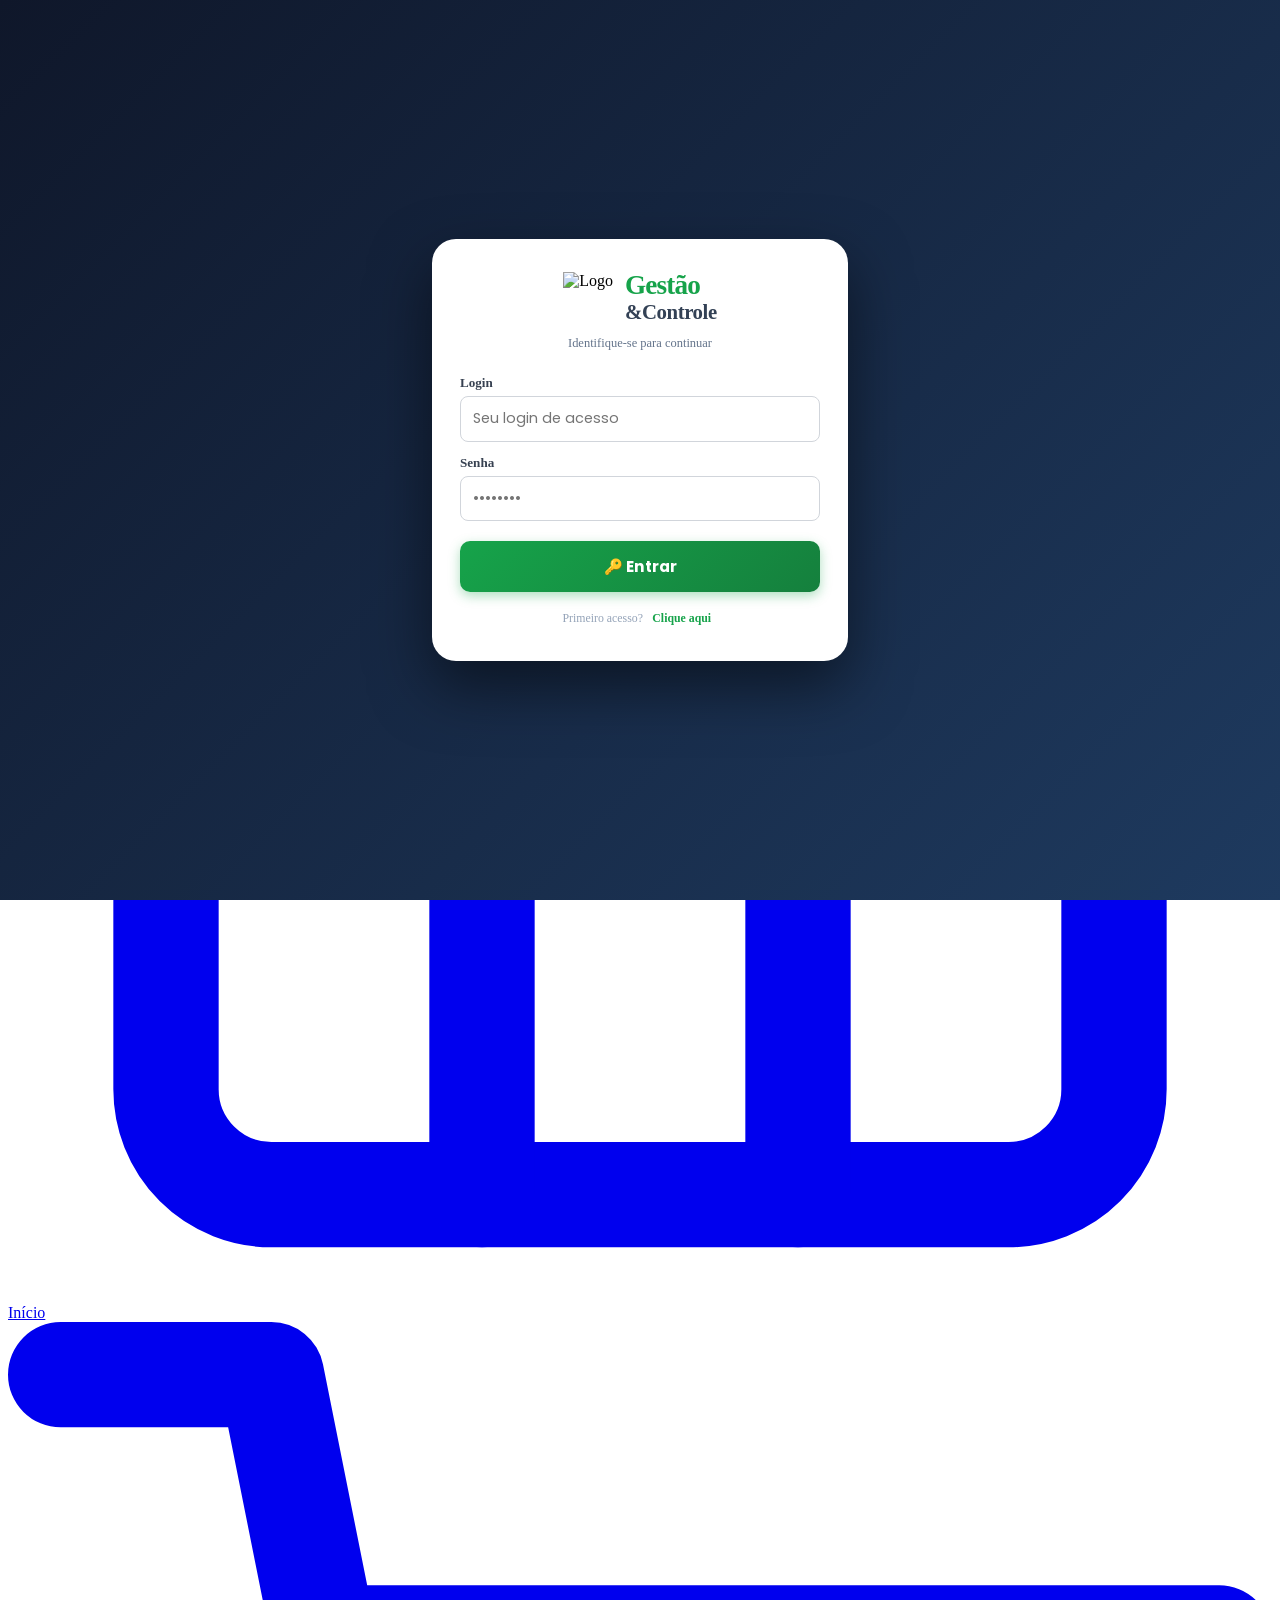
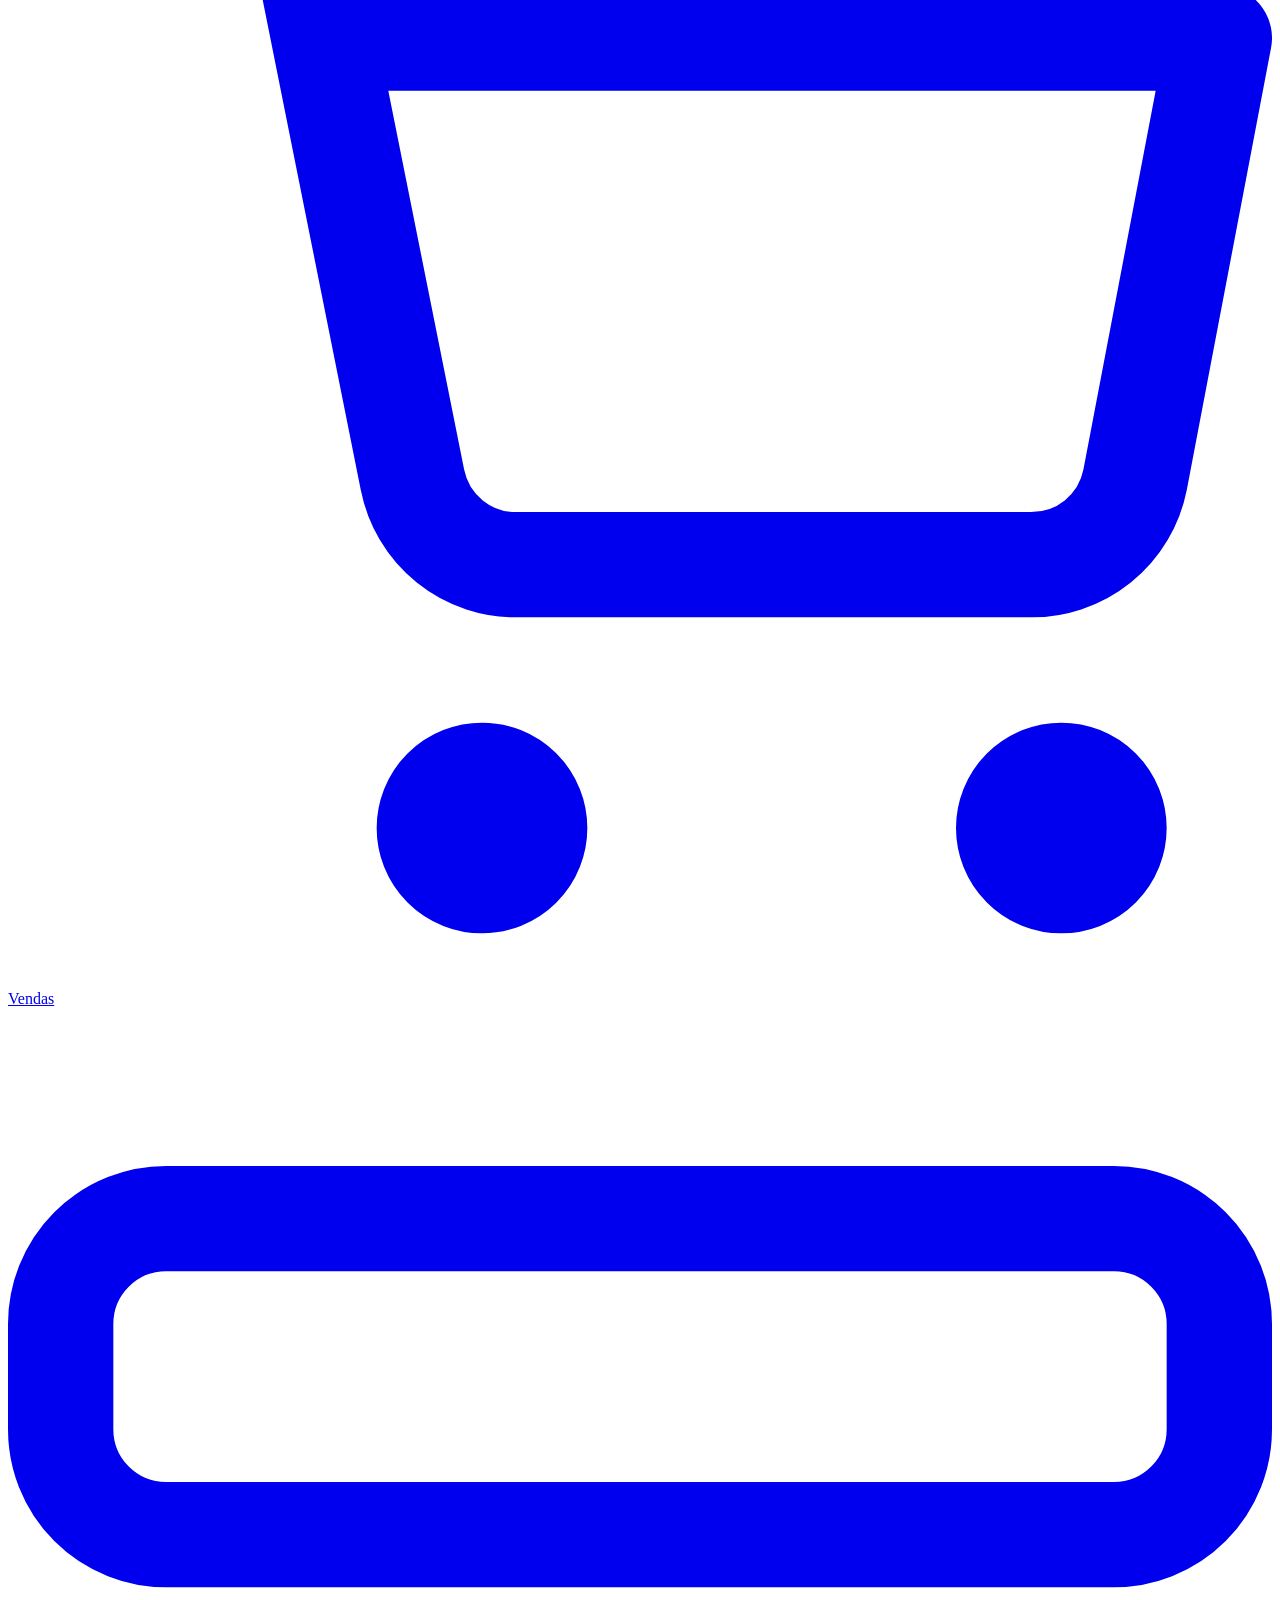
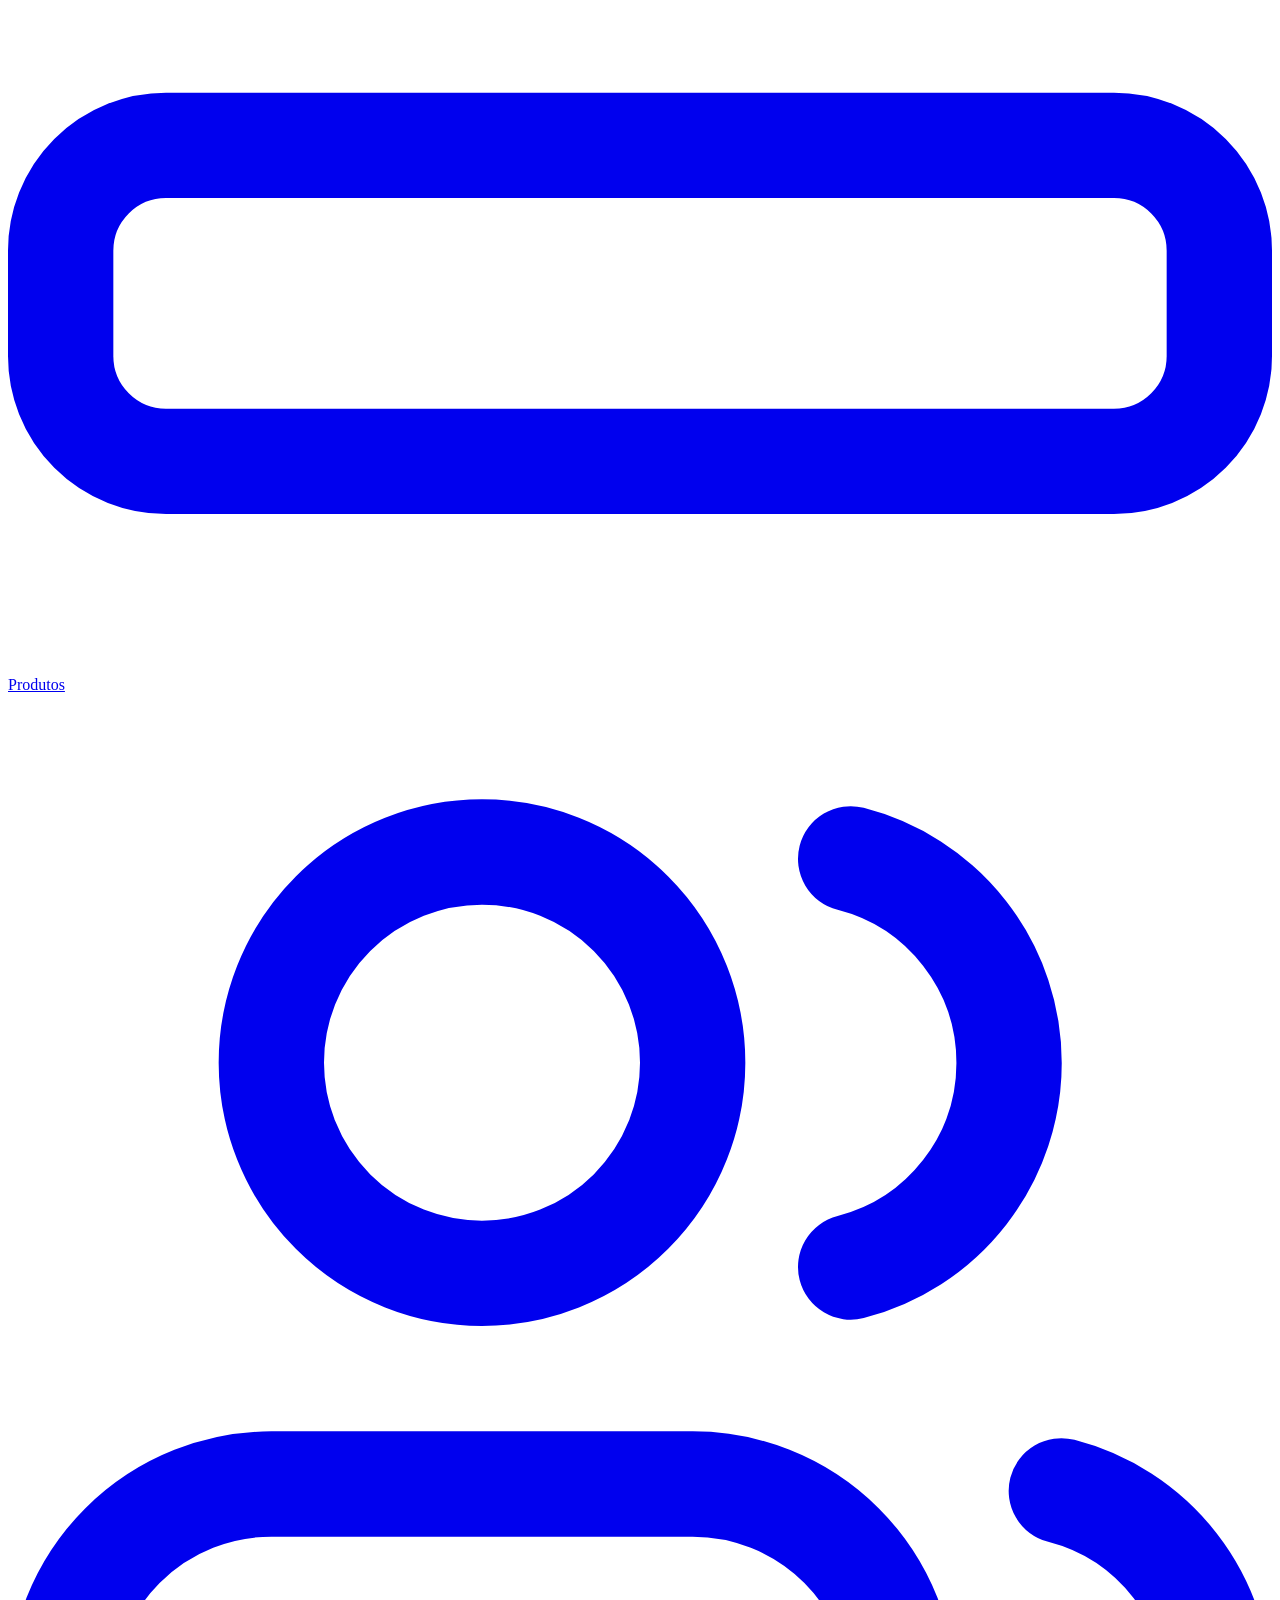
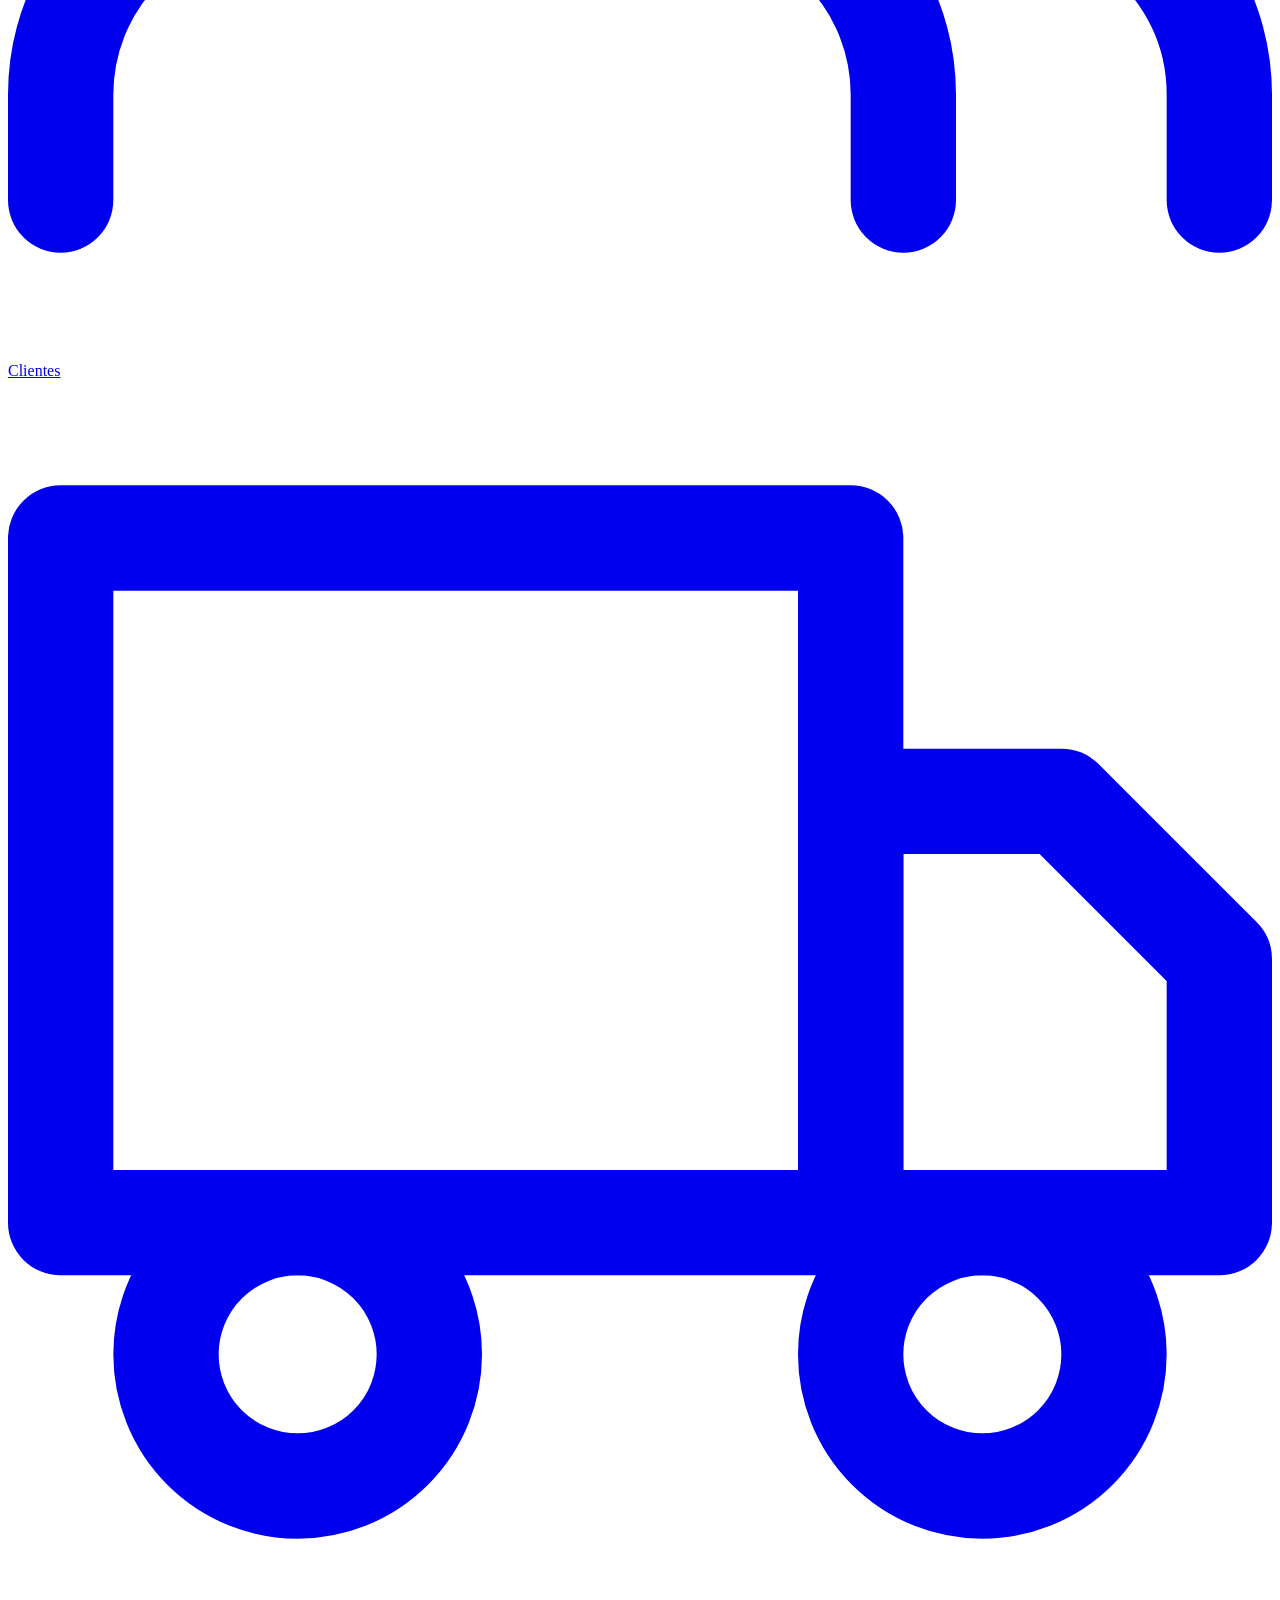
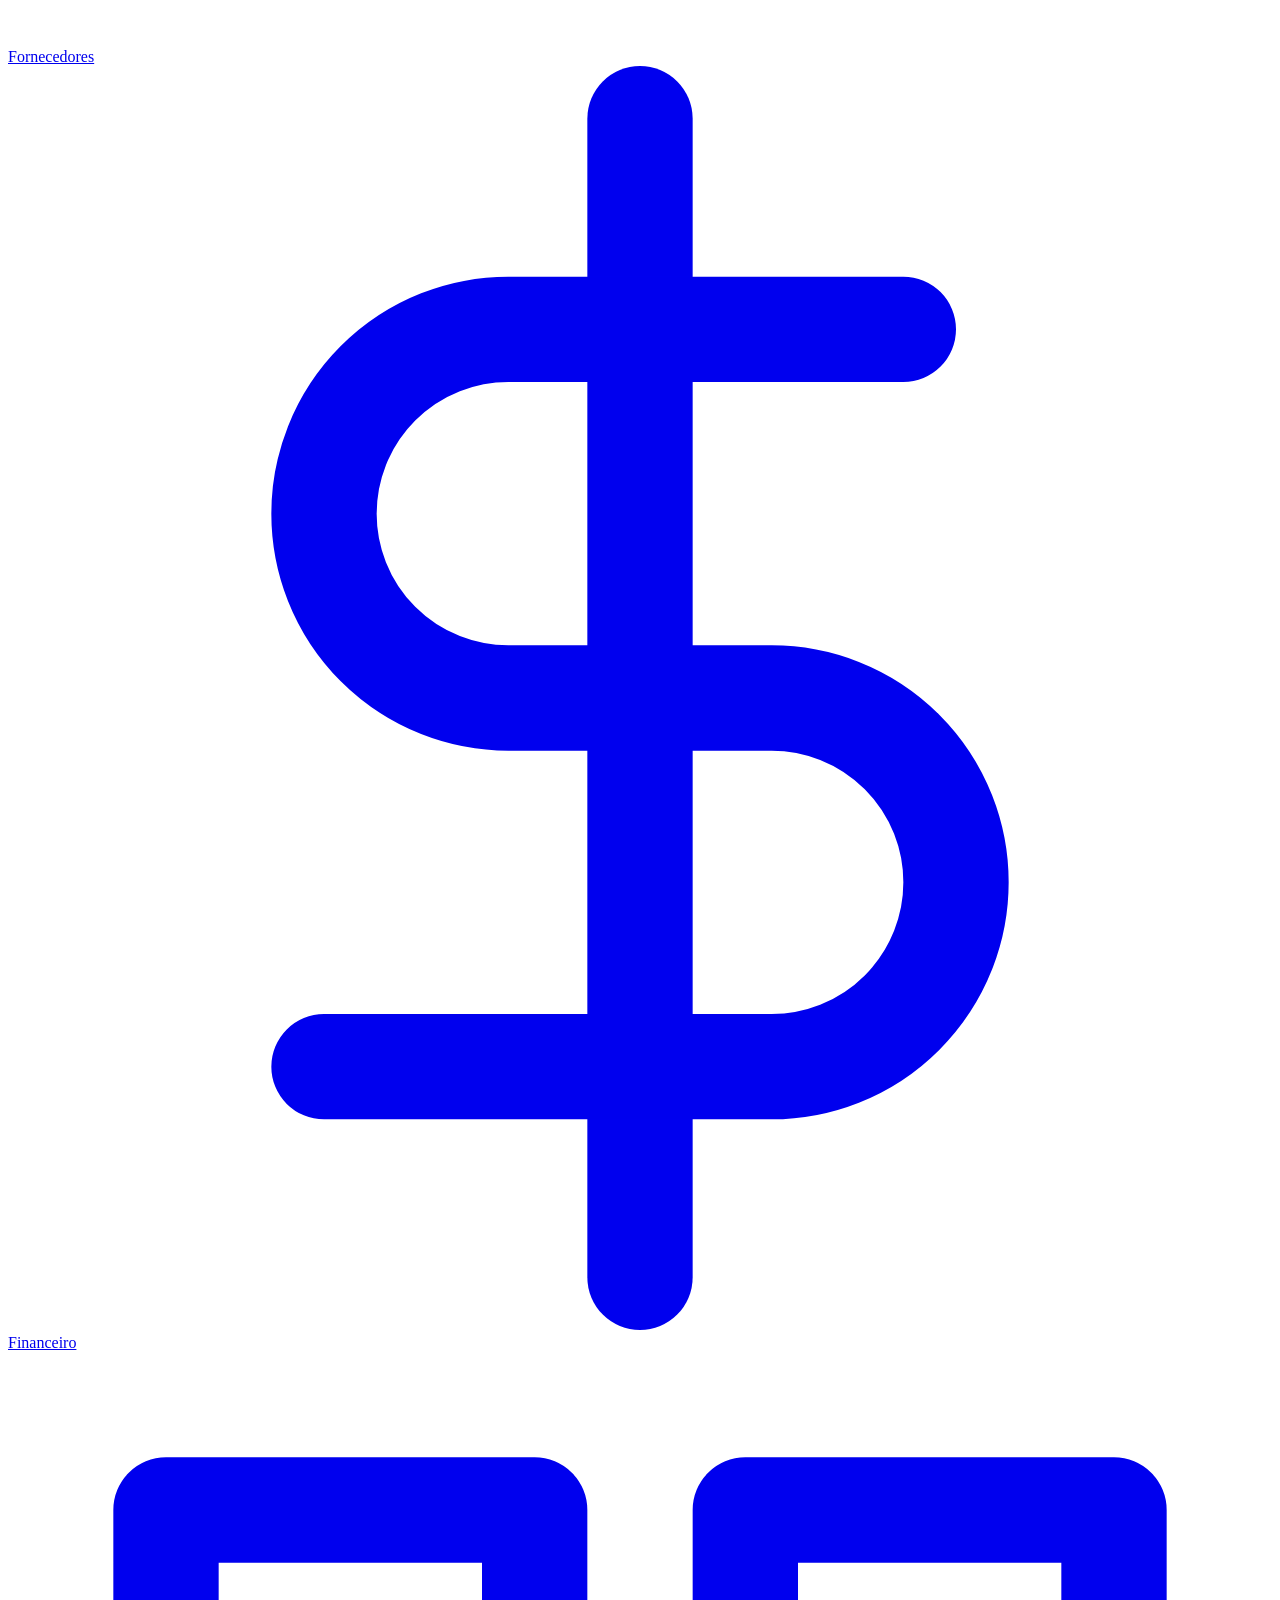
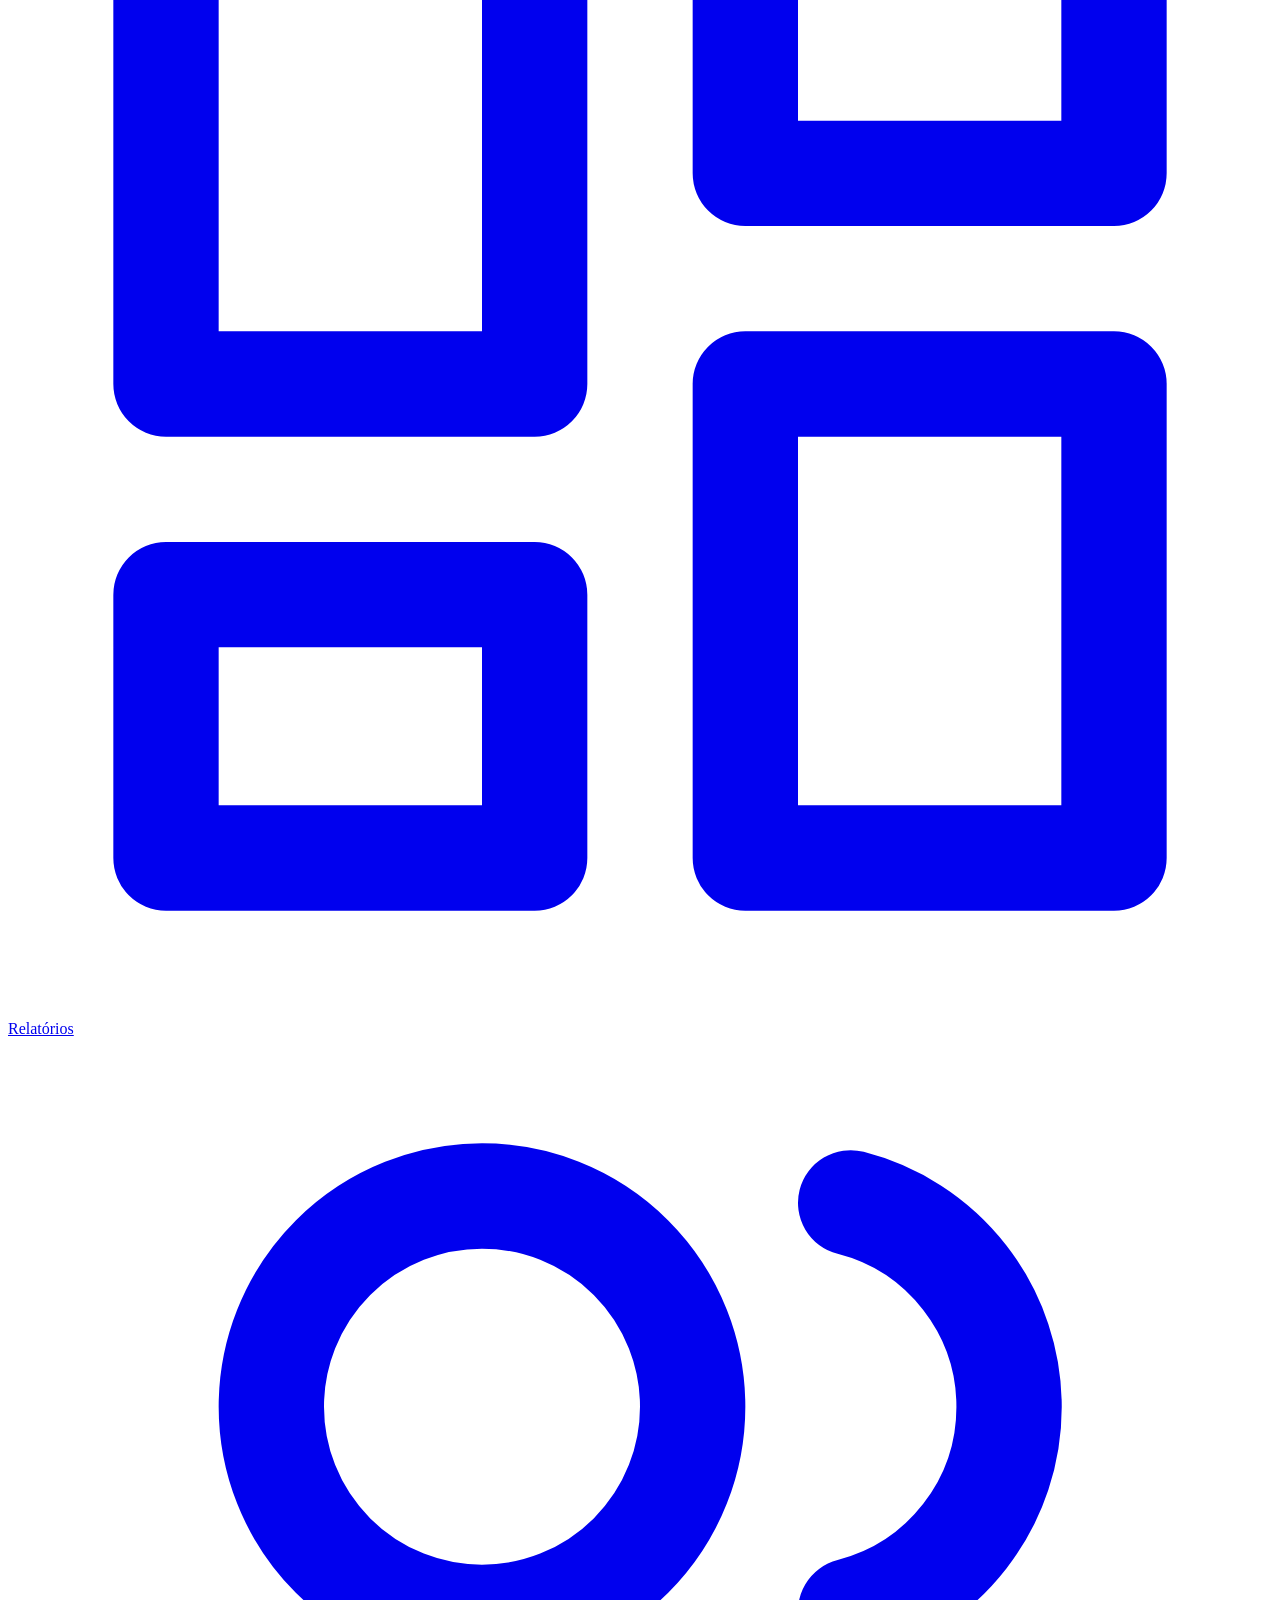
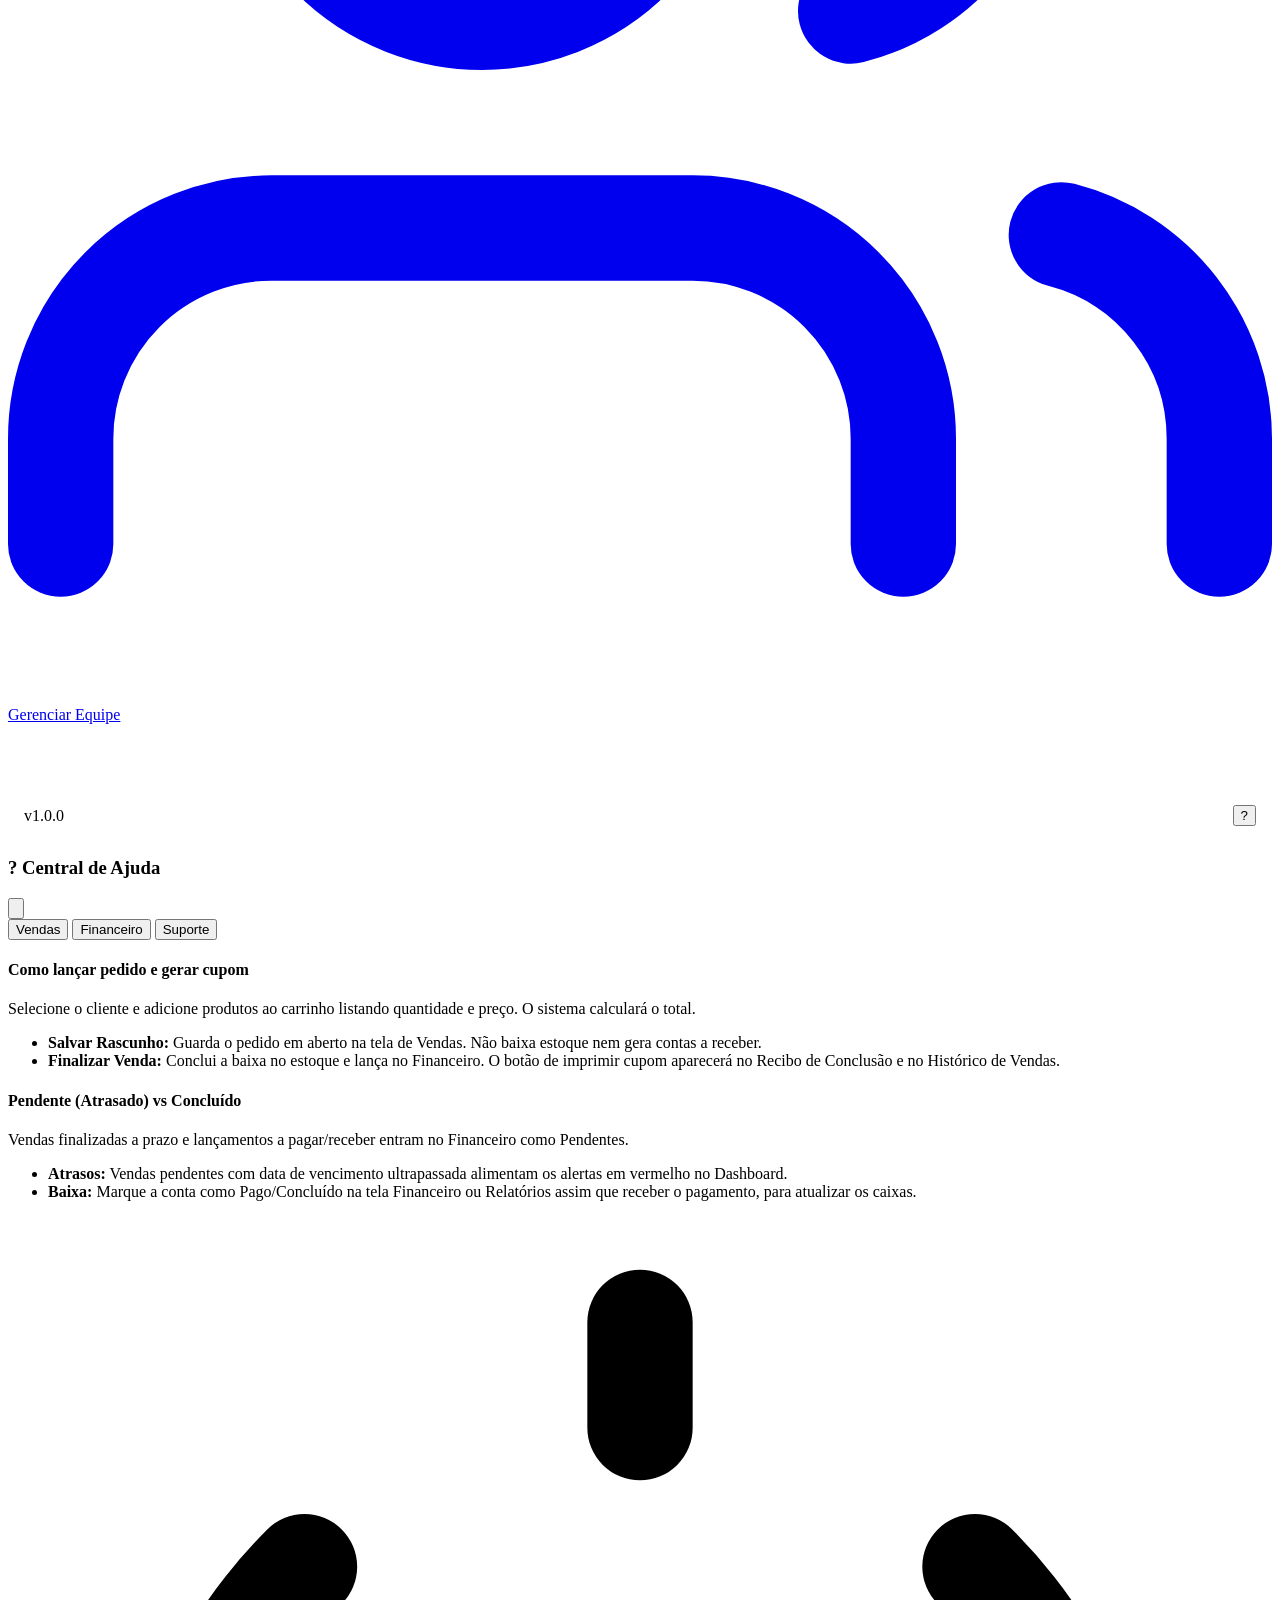
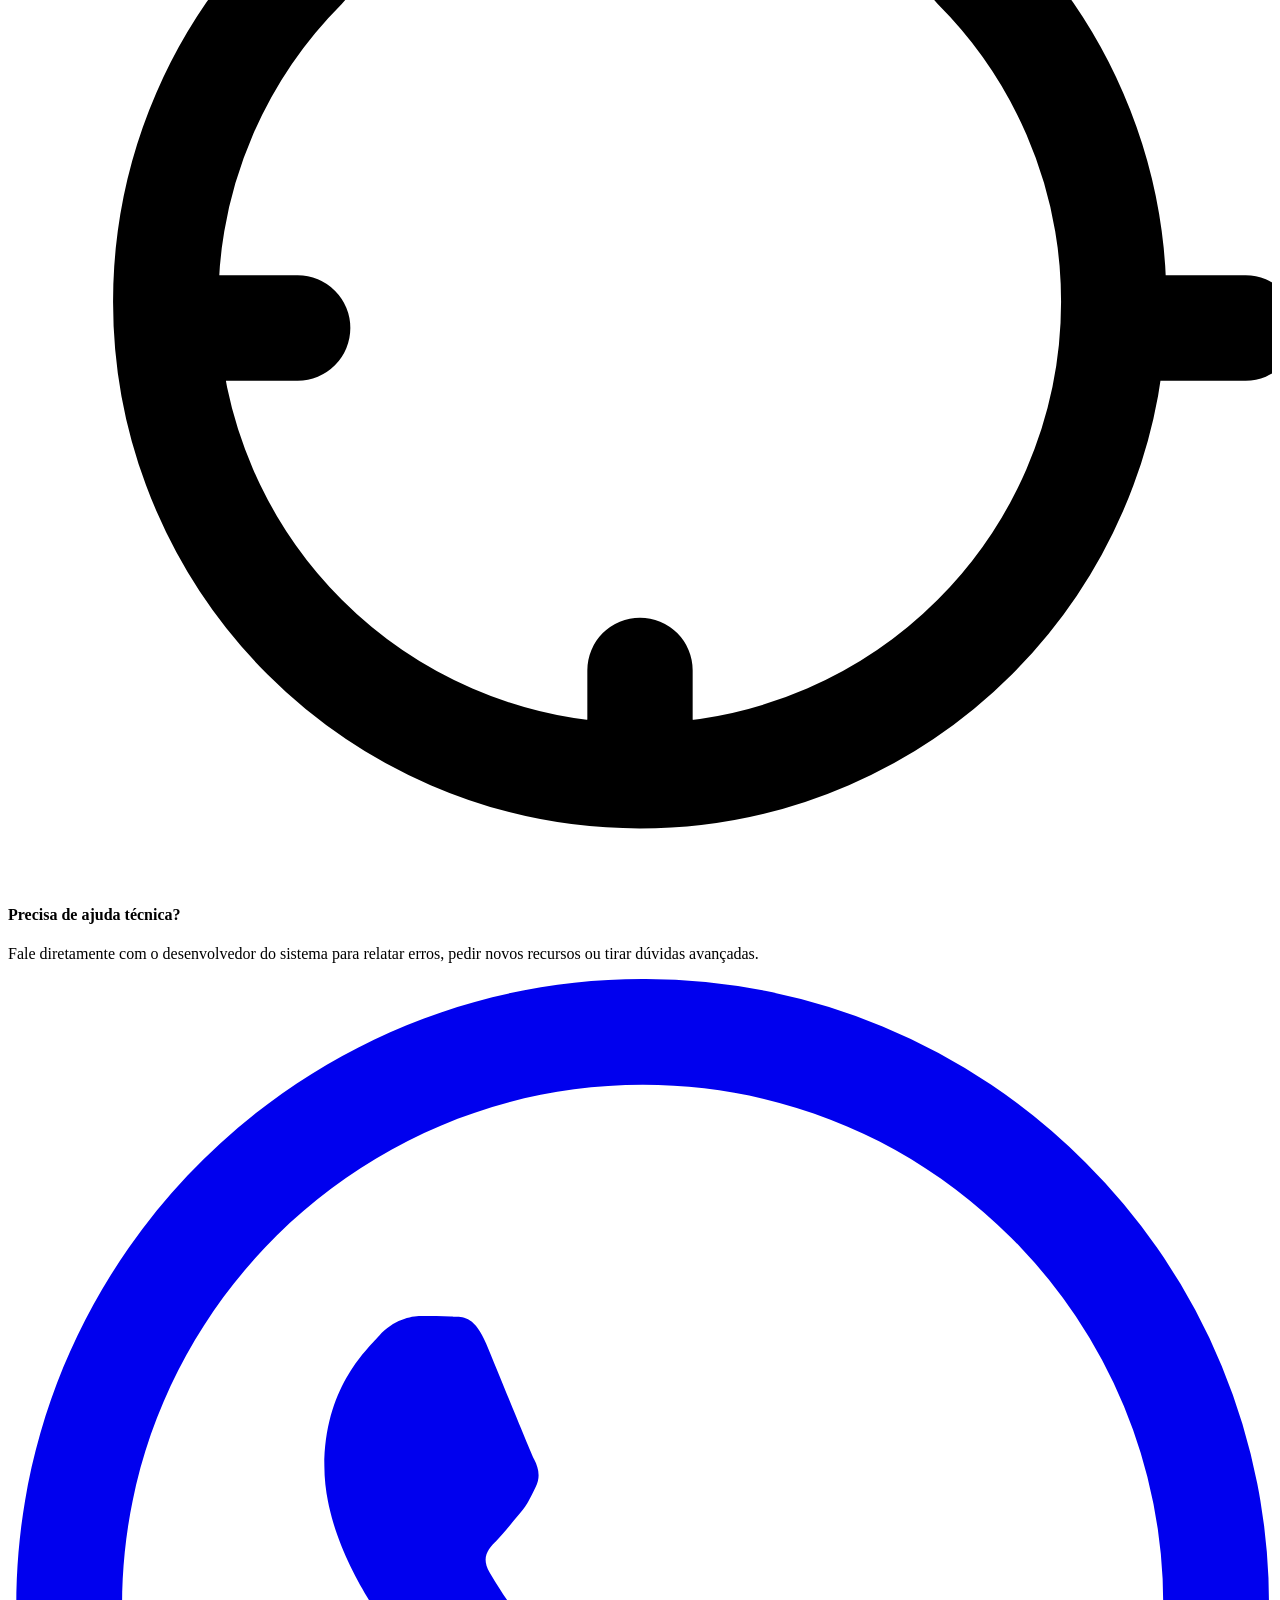
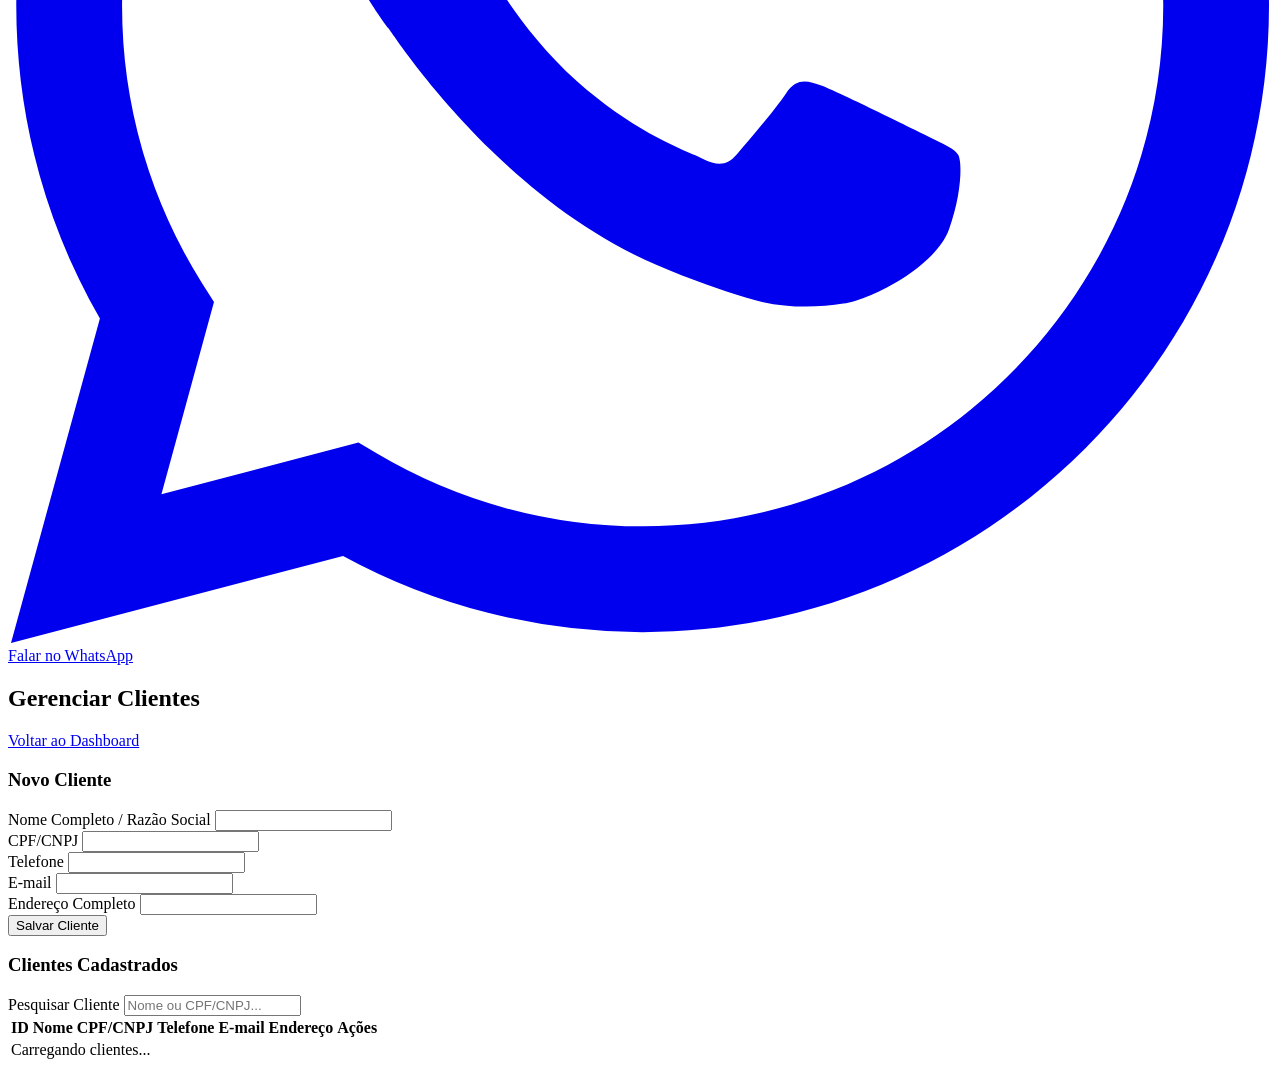
==== commit 05998d2c: "fix: swap de overlays sem gap + cache v107 para forcar refresh do SW" ====
--- a/Clientes.html
+++ b/Clientes.html
@@ -8,7 +8,12 @@
     <link href="https://fonts.googleapis.com/css2?family=Poppins:wght@300;400;500;600&display=swap" rel="stylesheet">
     <script src="https://cdn.tailwindcss.com"></script>
     <link rel="stylesheet" href="css/style.css">
-    <link rel="manifest" href="manifest_v100.json">
+    <link rel="manifest" href="manifest_v107.json">
+    <style>
+        body {
+            visibility: hidden;
+        }
+    </style>
     <meta name="apple-mobile-web-app-title" content="Gest�o&Controle">
     <meta name="theme-color" content="#16a34a">
     <meta name="apple-mobile-web-app-capable" content="yes">
@@ -137,4 +142,4 @@
 
 </body>
 
-</html>
+</html>
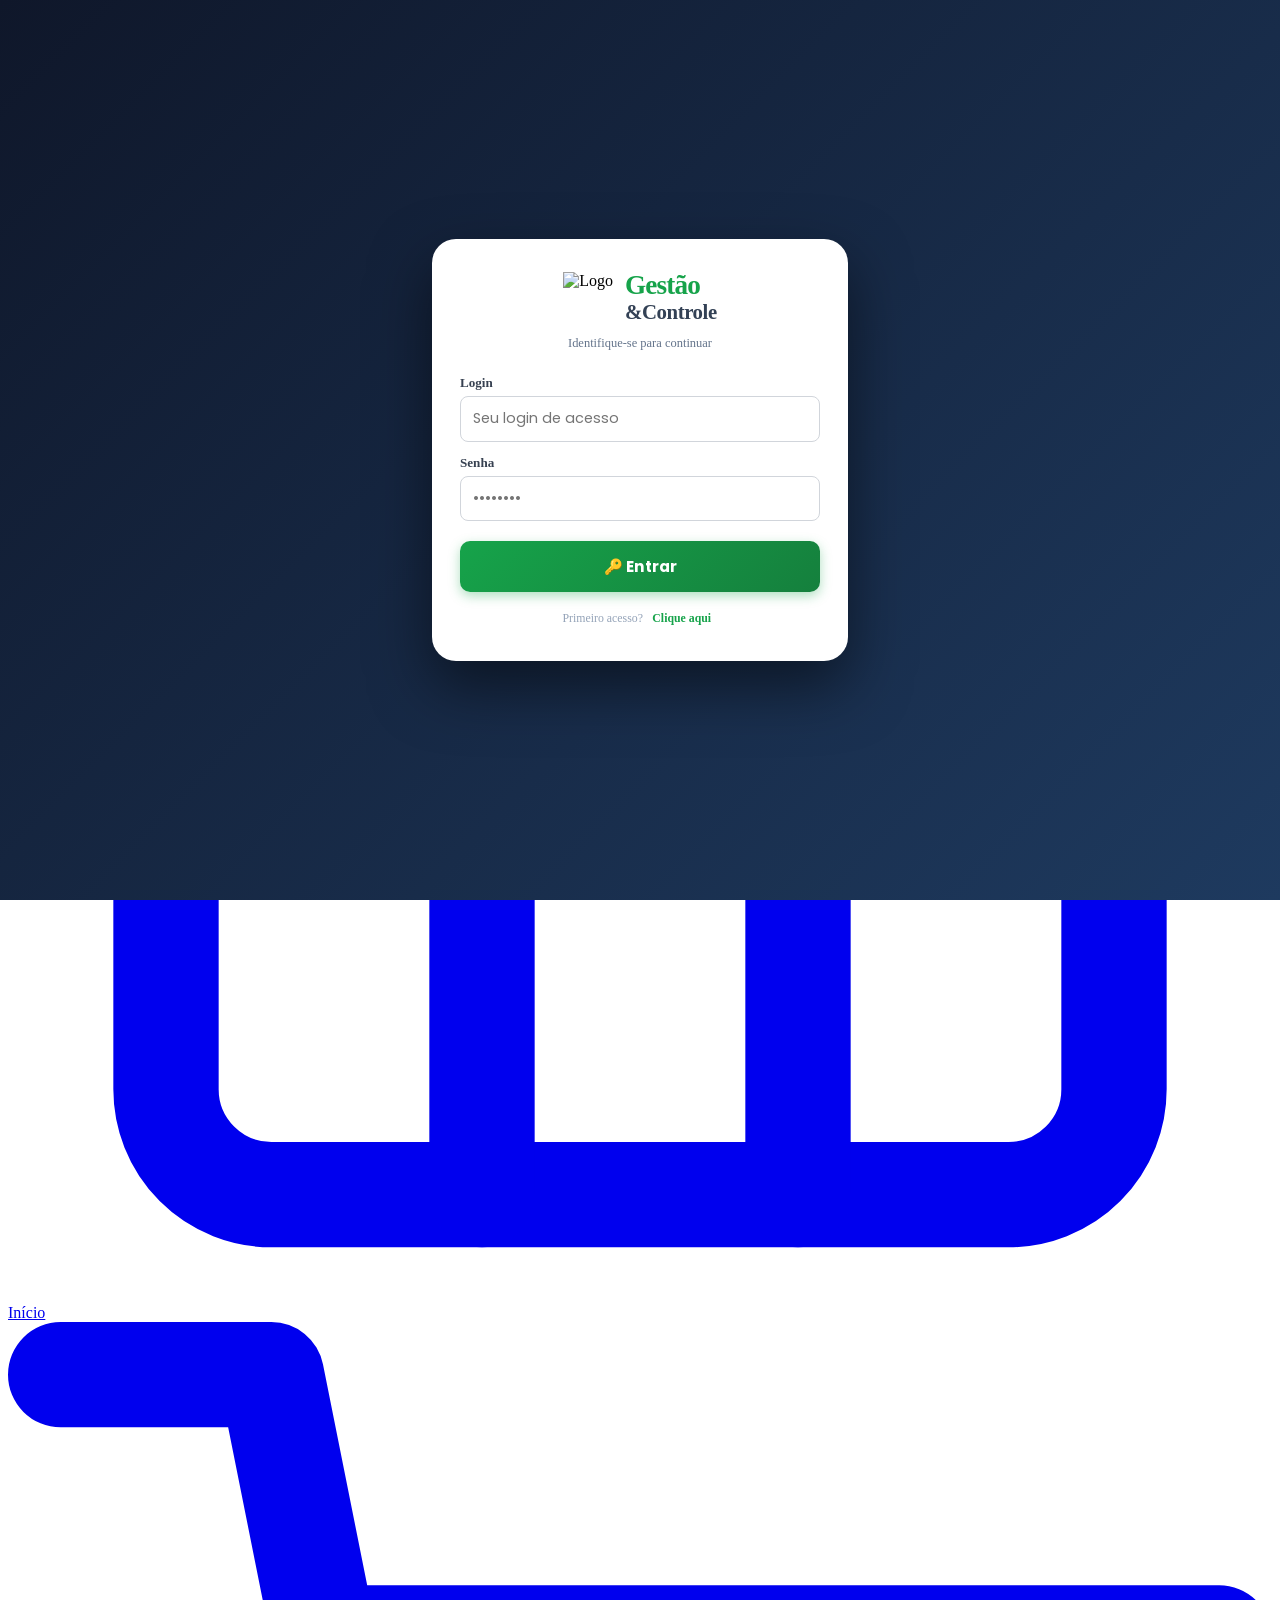
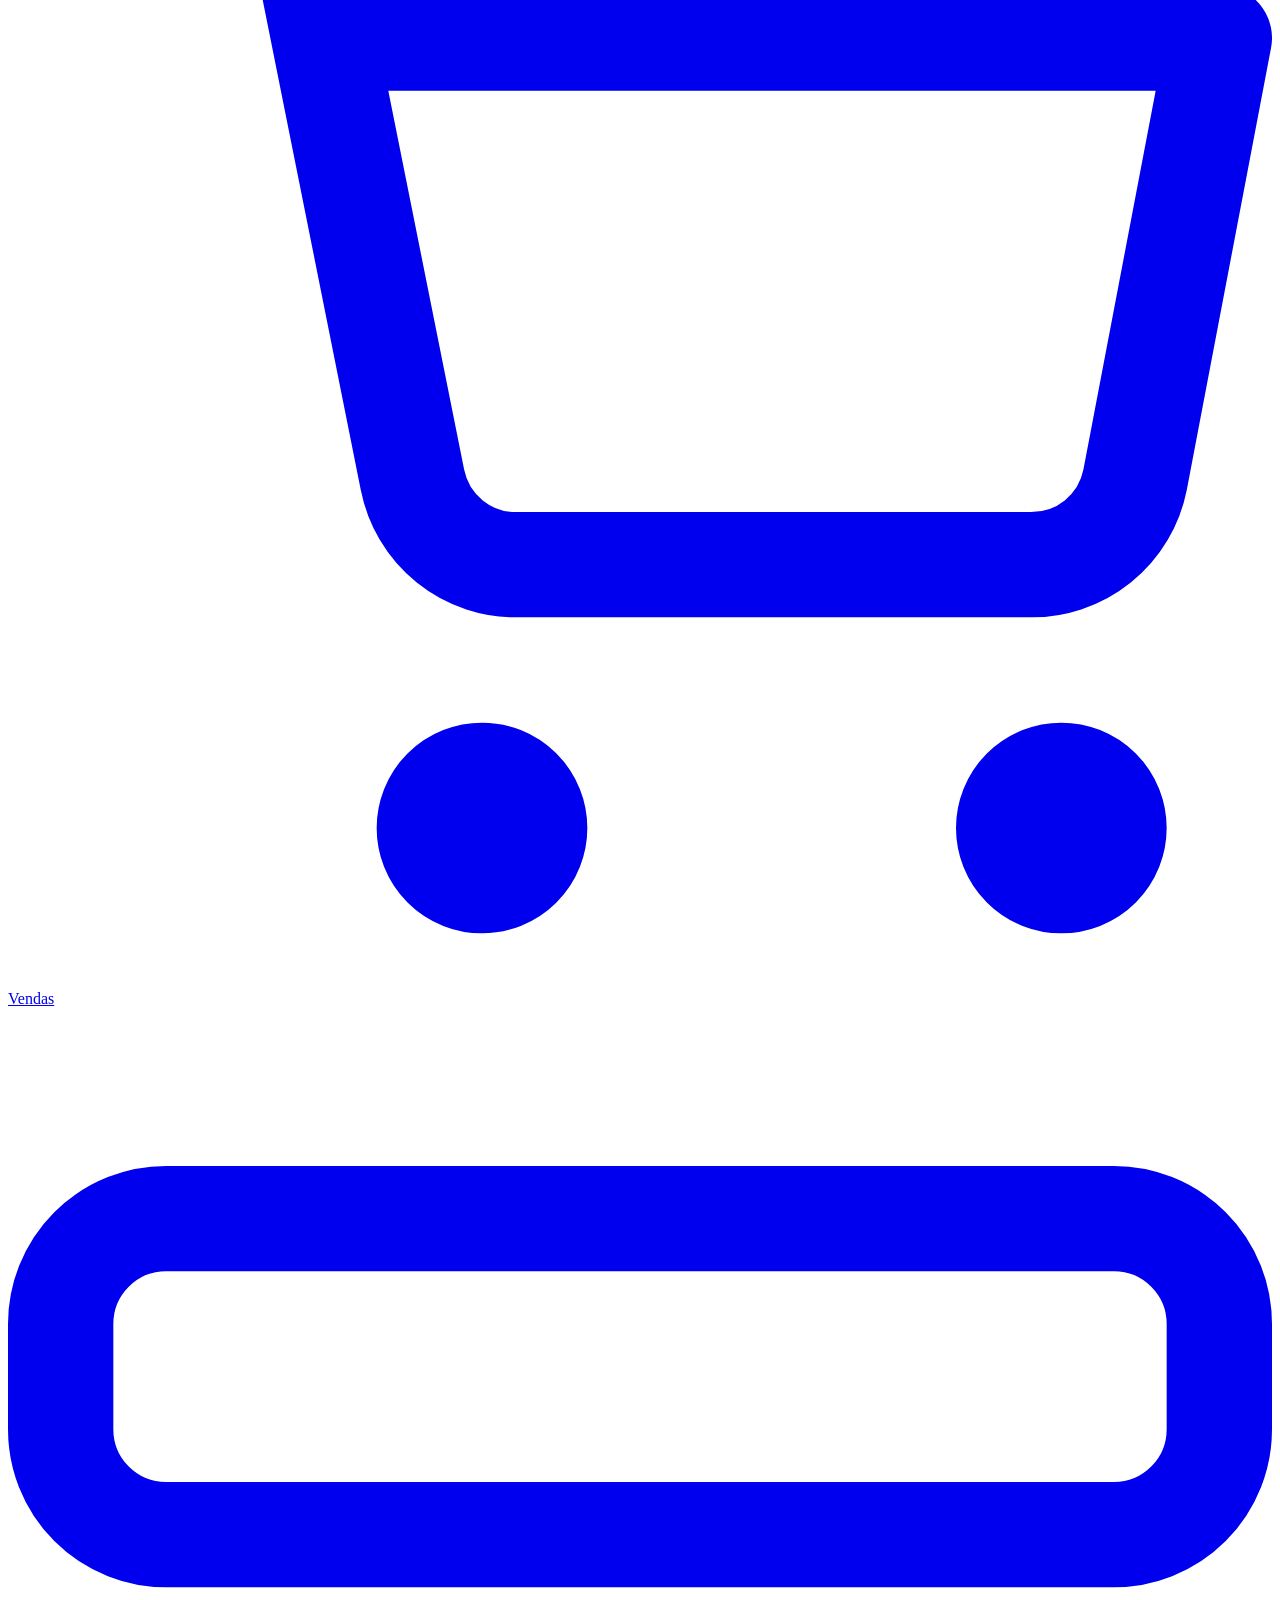
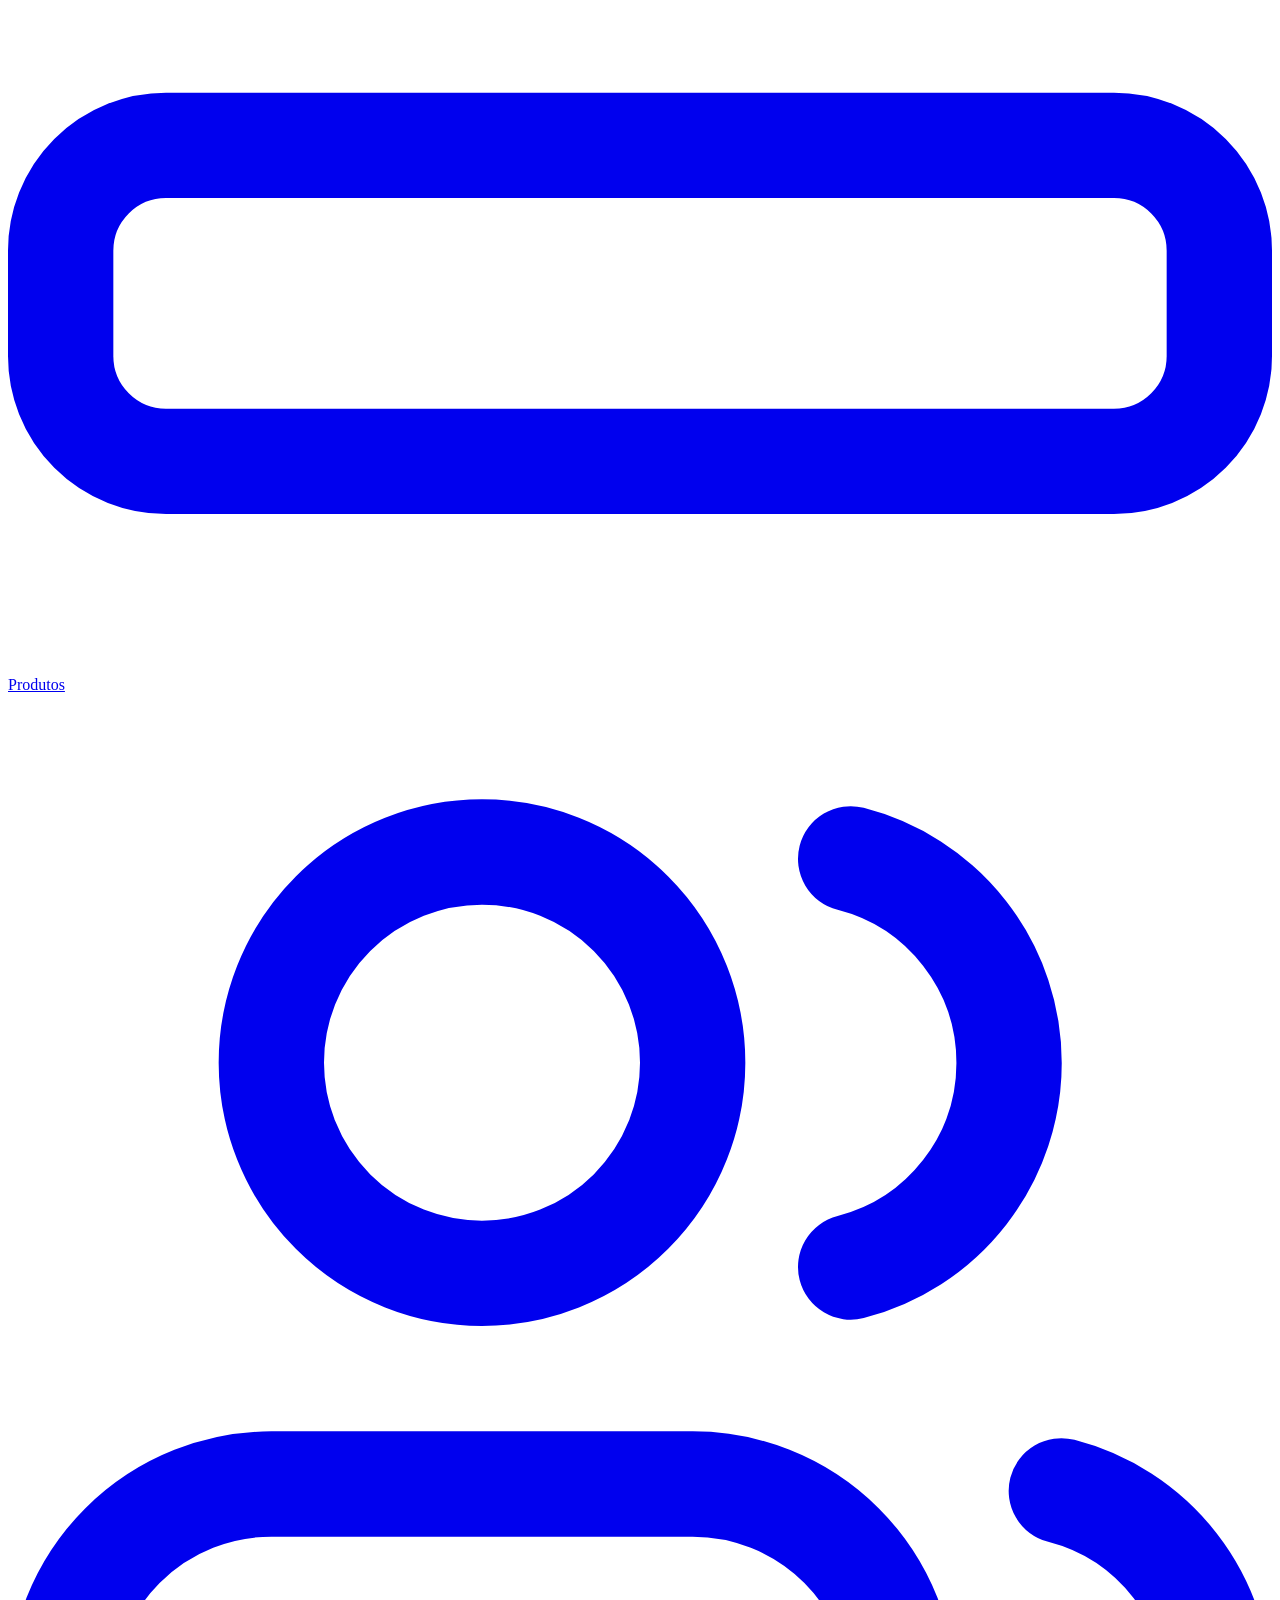
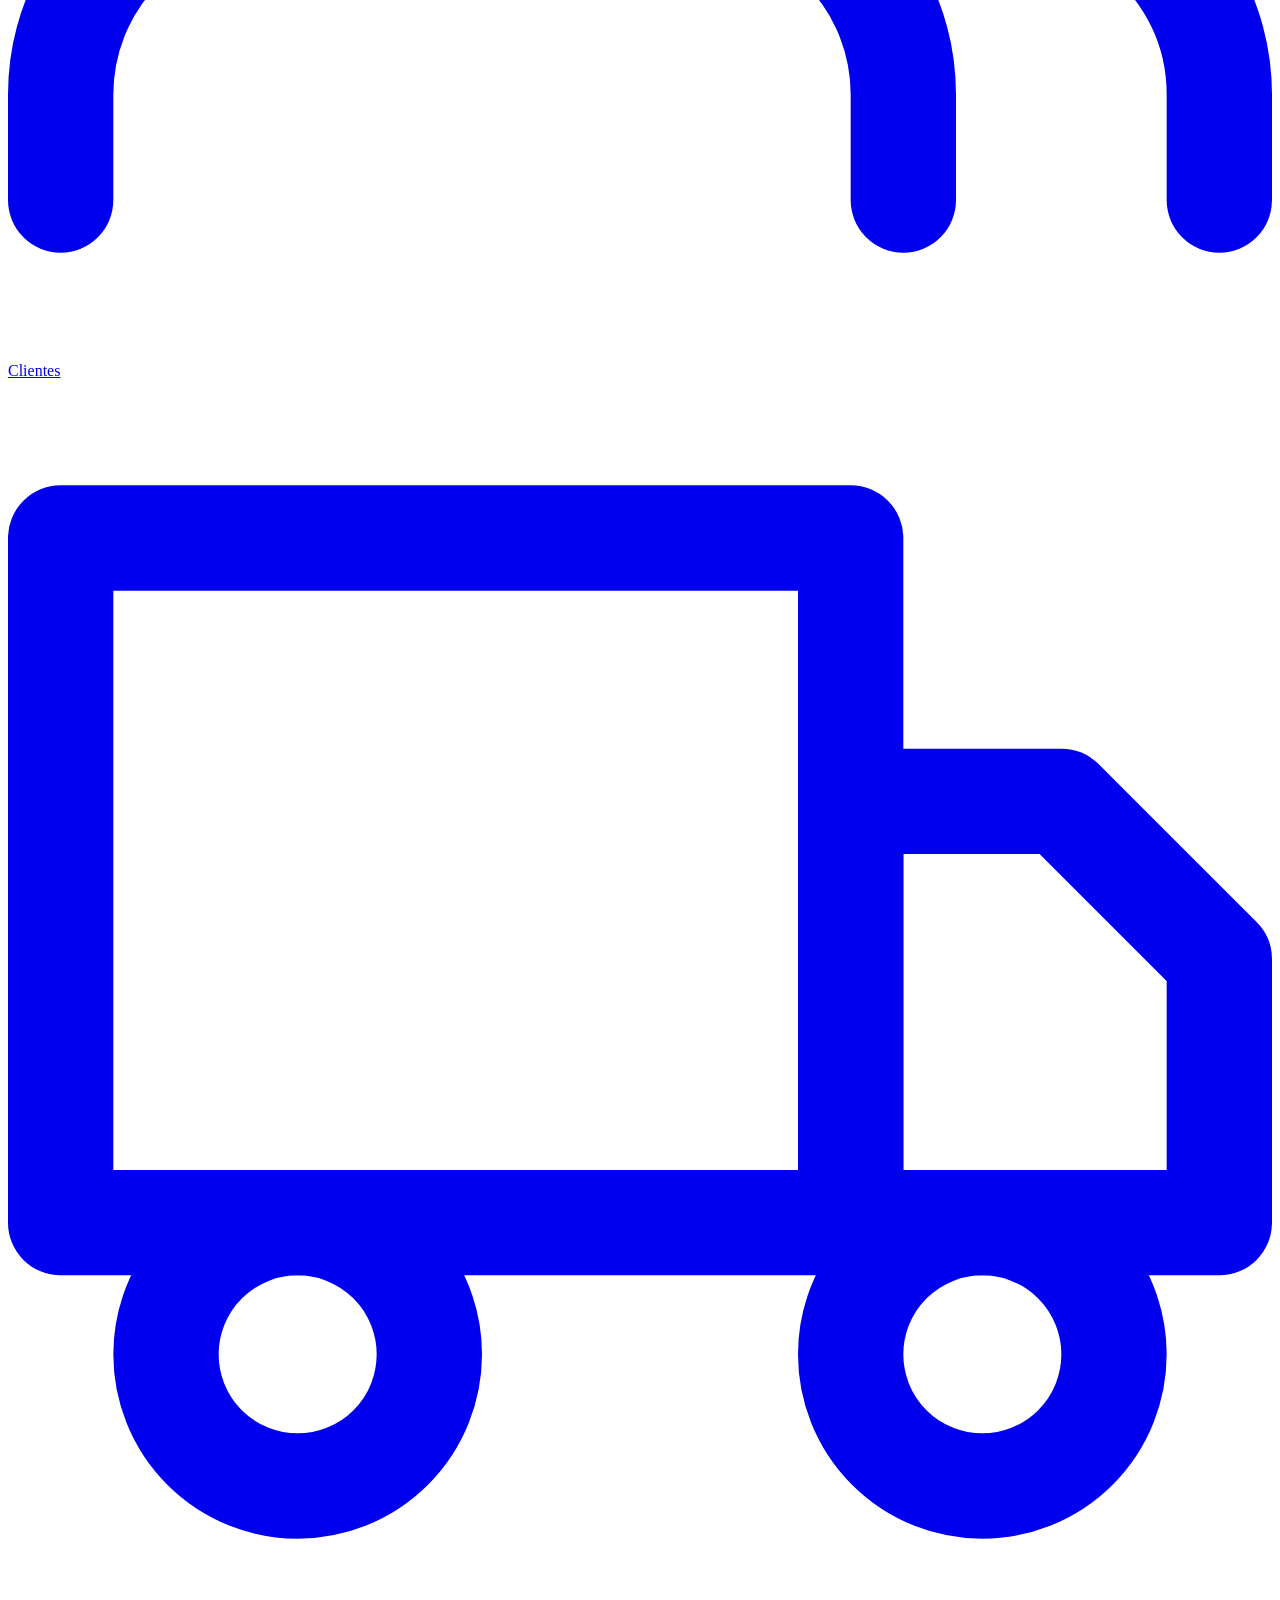
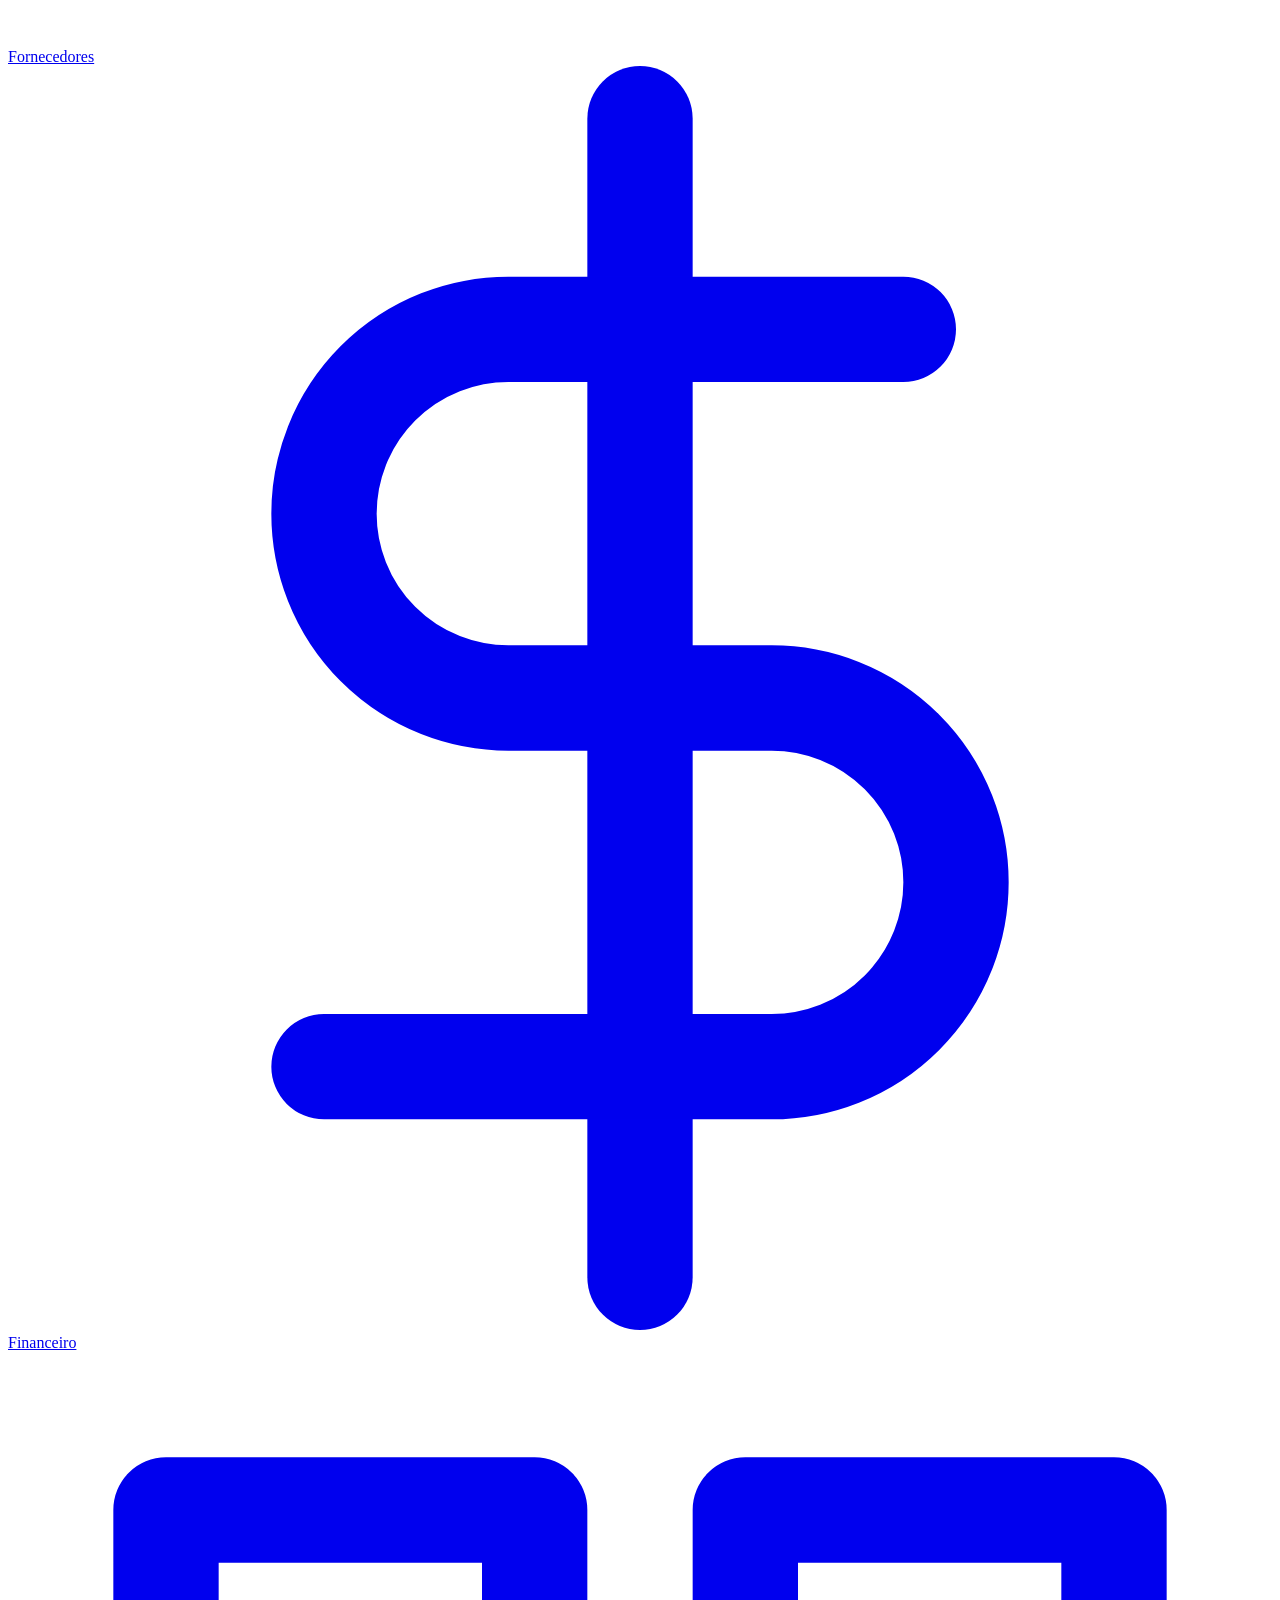
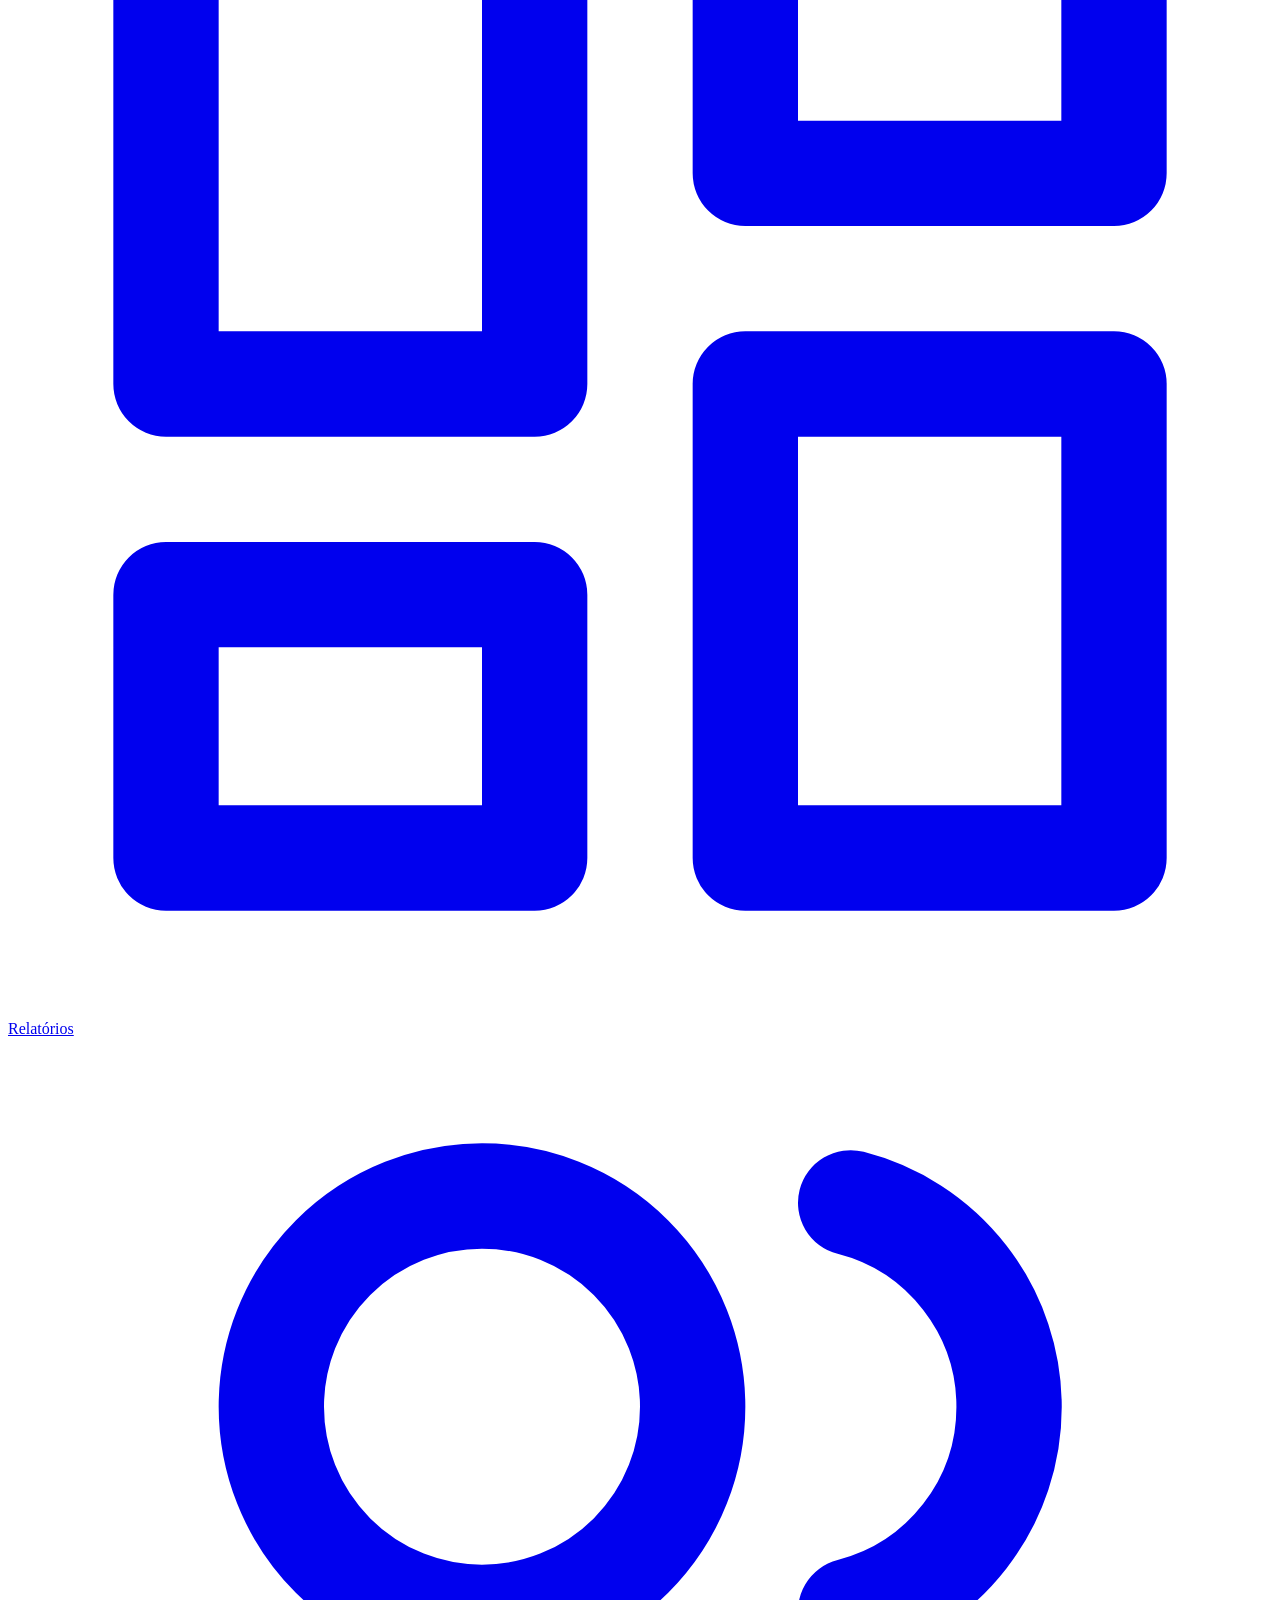
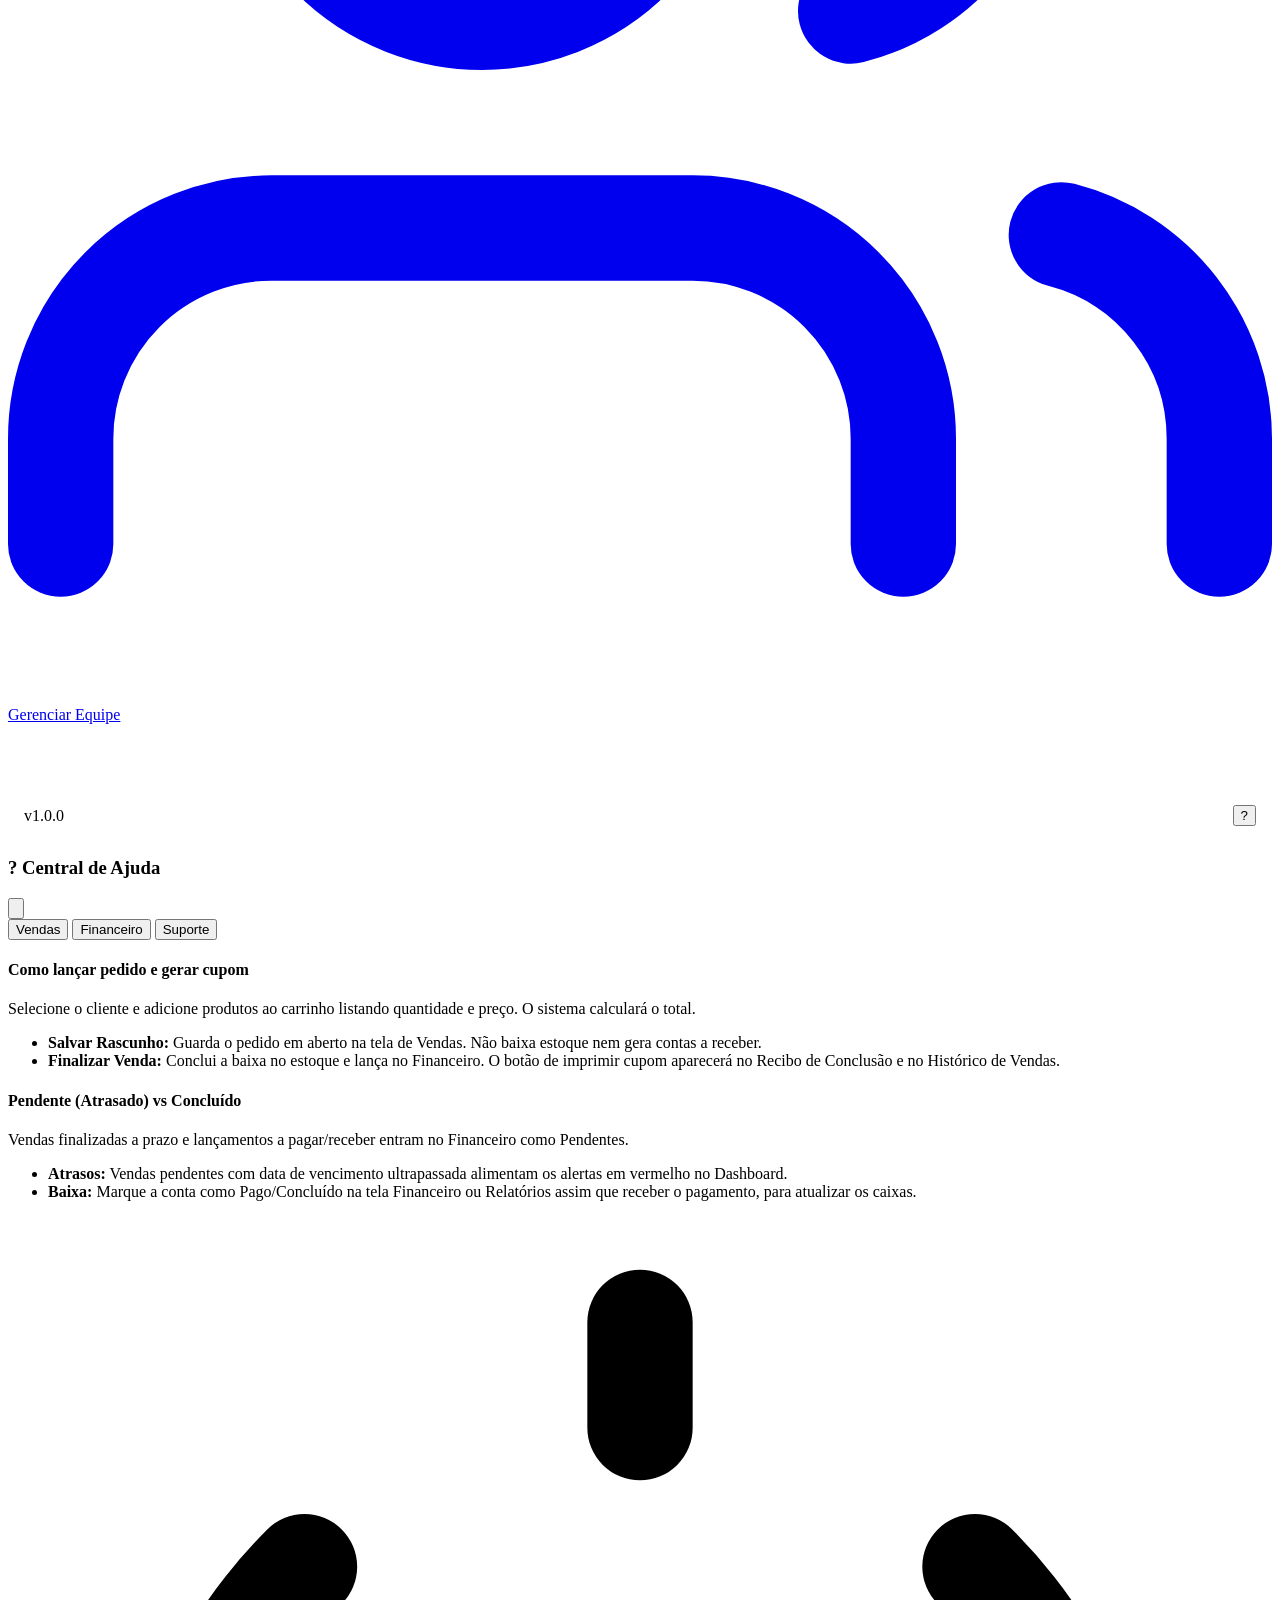
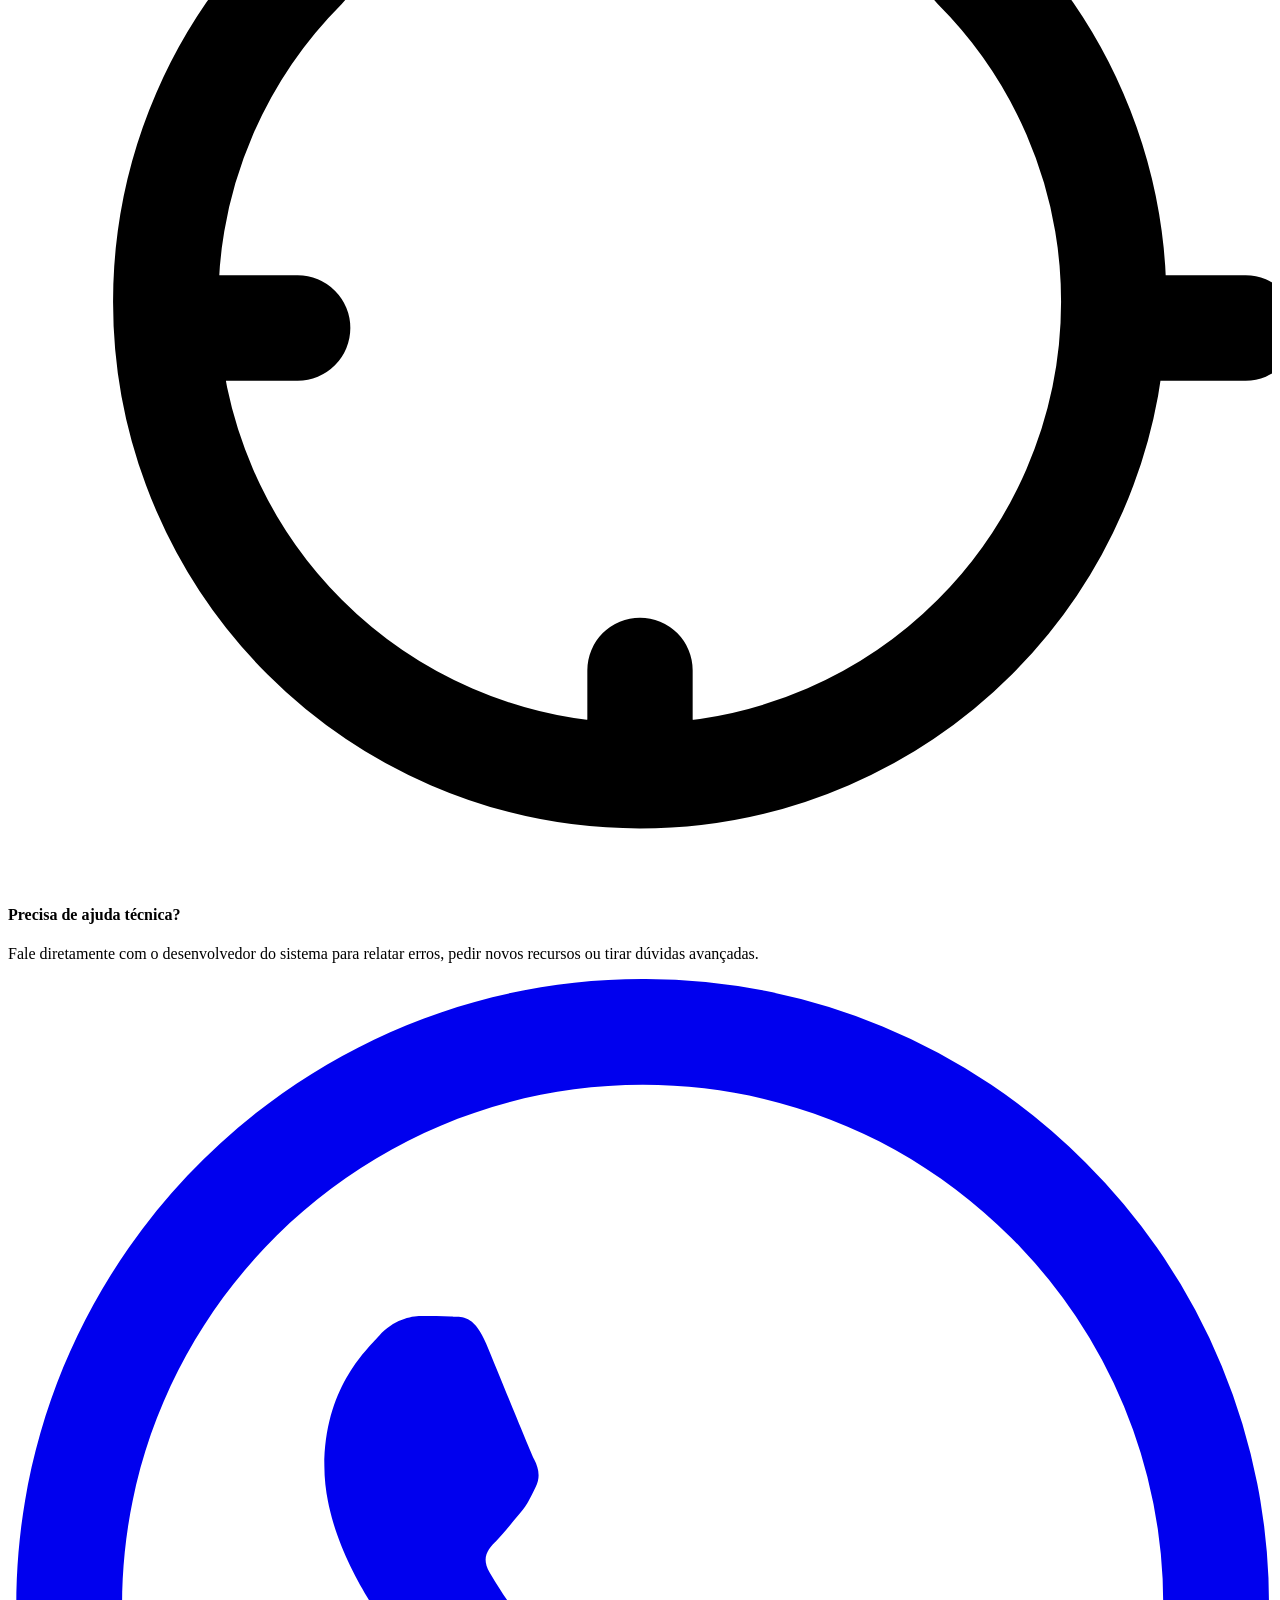
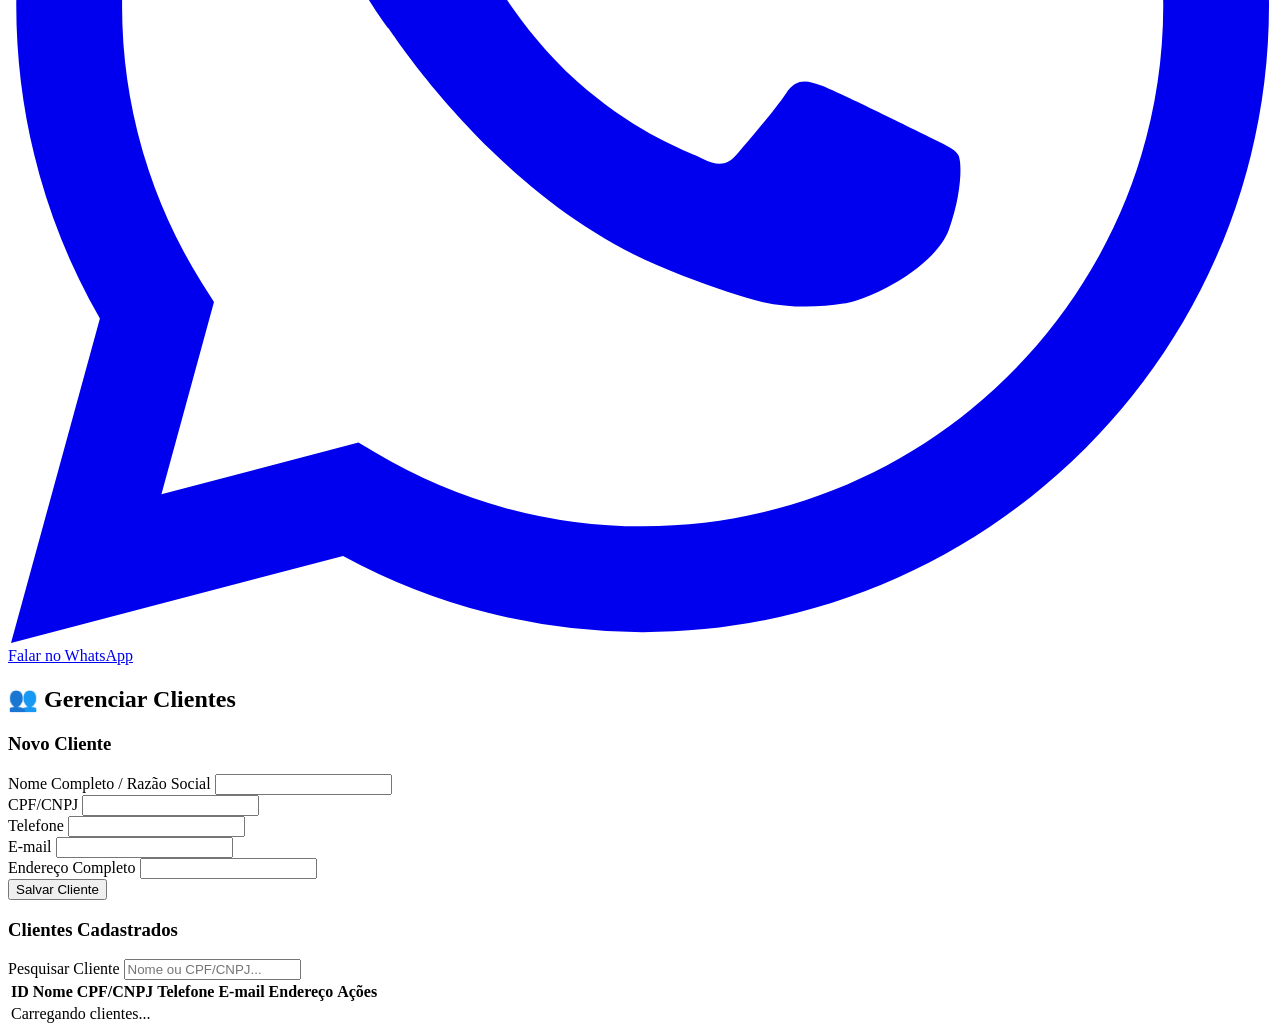
==== commit 06c3cfd4: "feat: implementa custom modal, atualiza sidebar e remove links redundantes" ====
--- a/Clientes.html
+++ b/Clientes.html
@@ -25,8 +25,7 @@
     <main class="main-content p-4 md:p-8 overflow-y-auto">
         <div class="container">
             <div class="flex justify-between items-center mb-6">
-                <h2>Gerenciar Clientes</h2>
-                <a href="index.html" class="text-blue-500 hover:underline">Voltar ao Dashboard</a>
+                <h2>👥 Gerenciar Clientes</h2>
             </div>
 
             <div class="bg-white p-6 rounded-xl border border-gray-100 shadow-md mb-6 mx-2 md:mx-0">
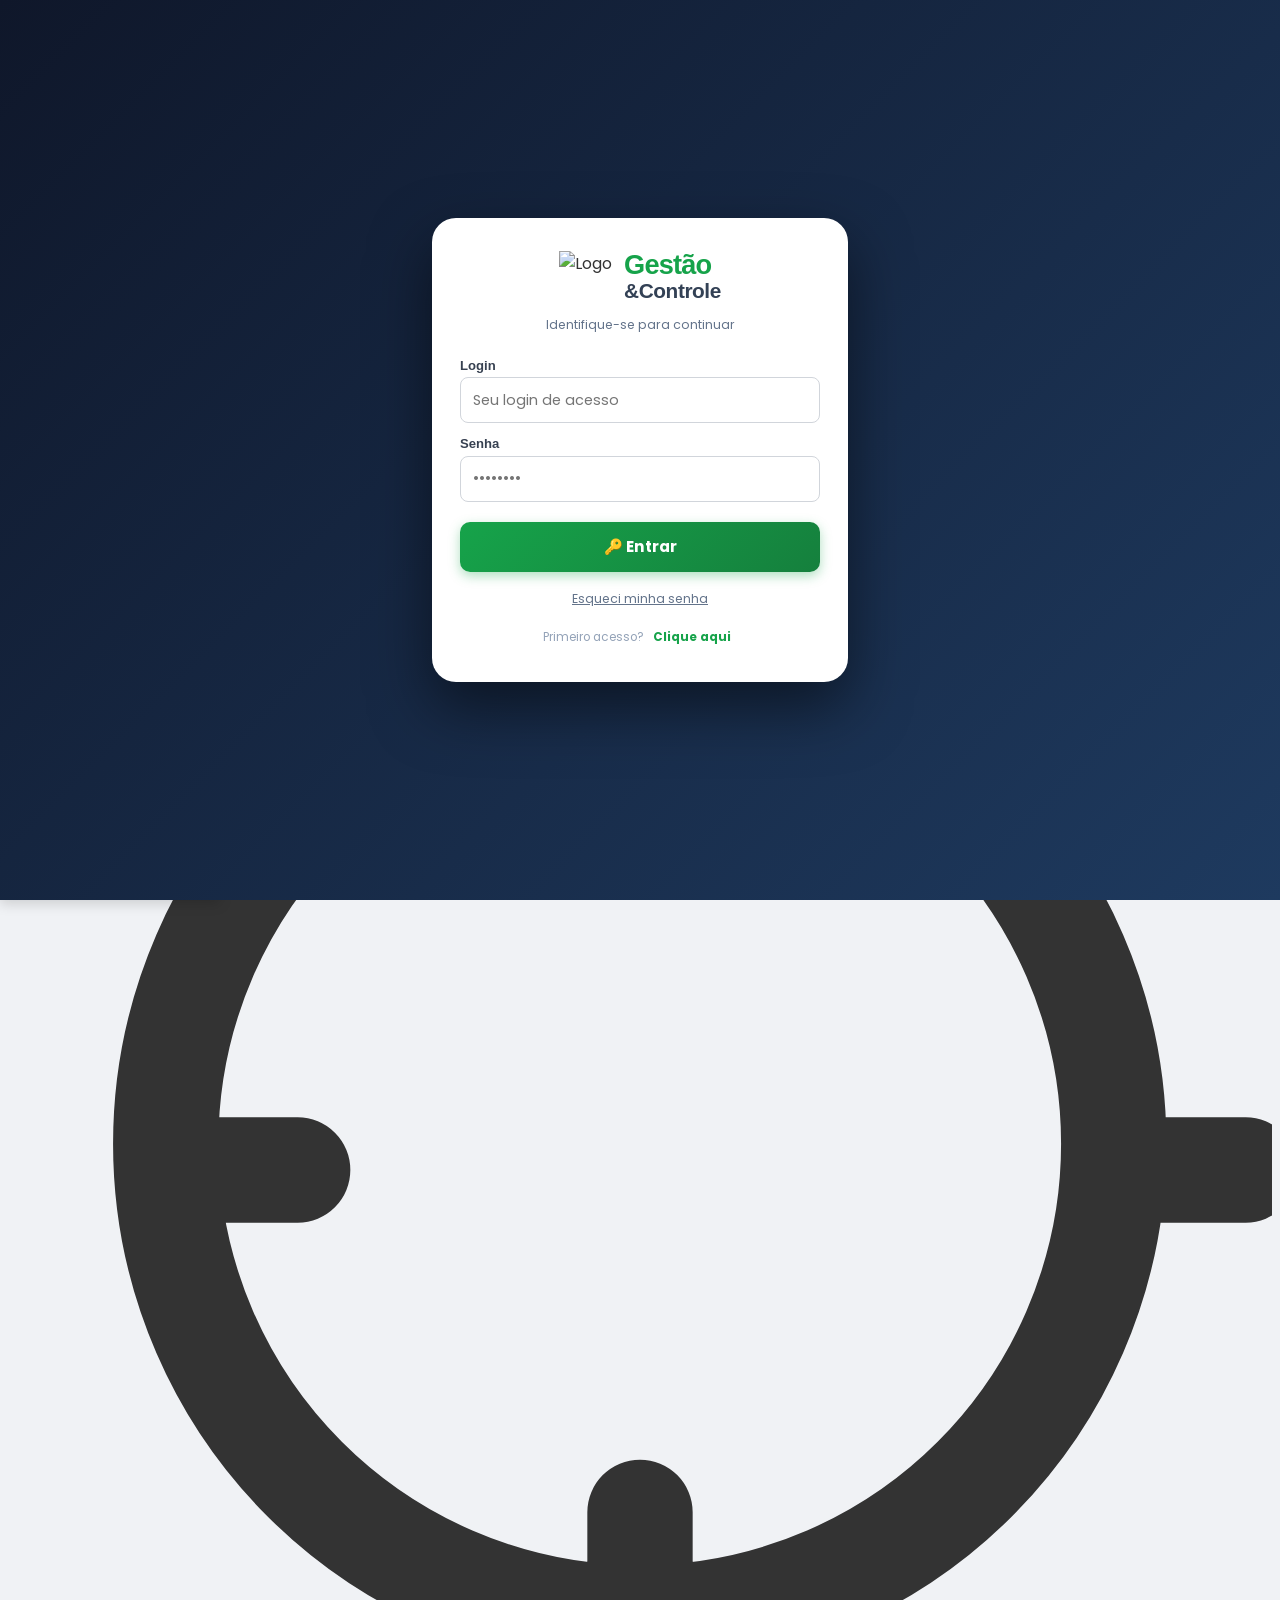
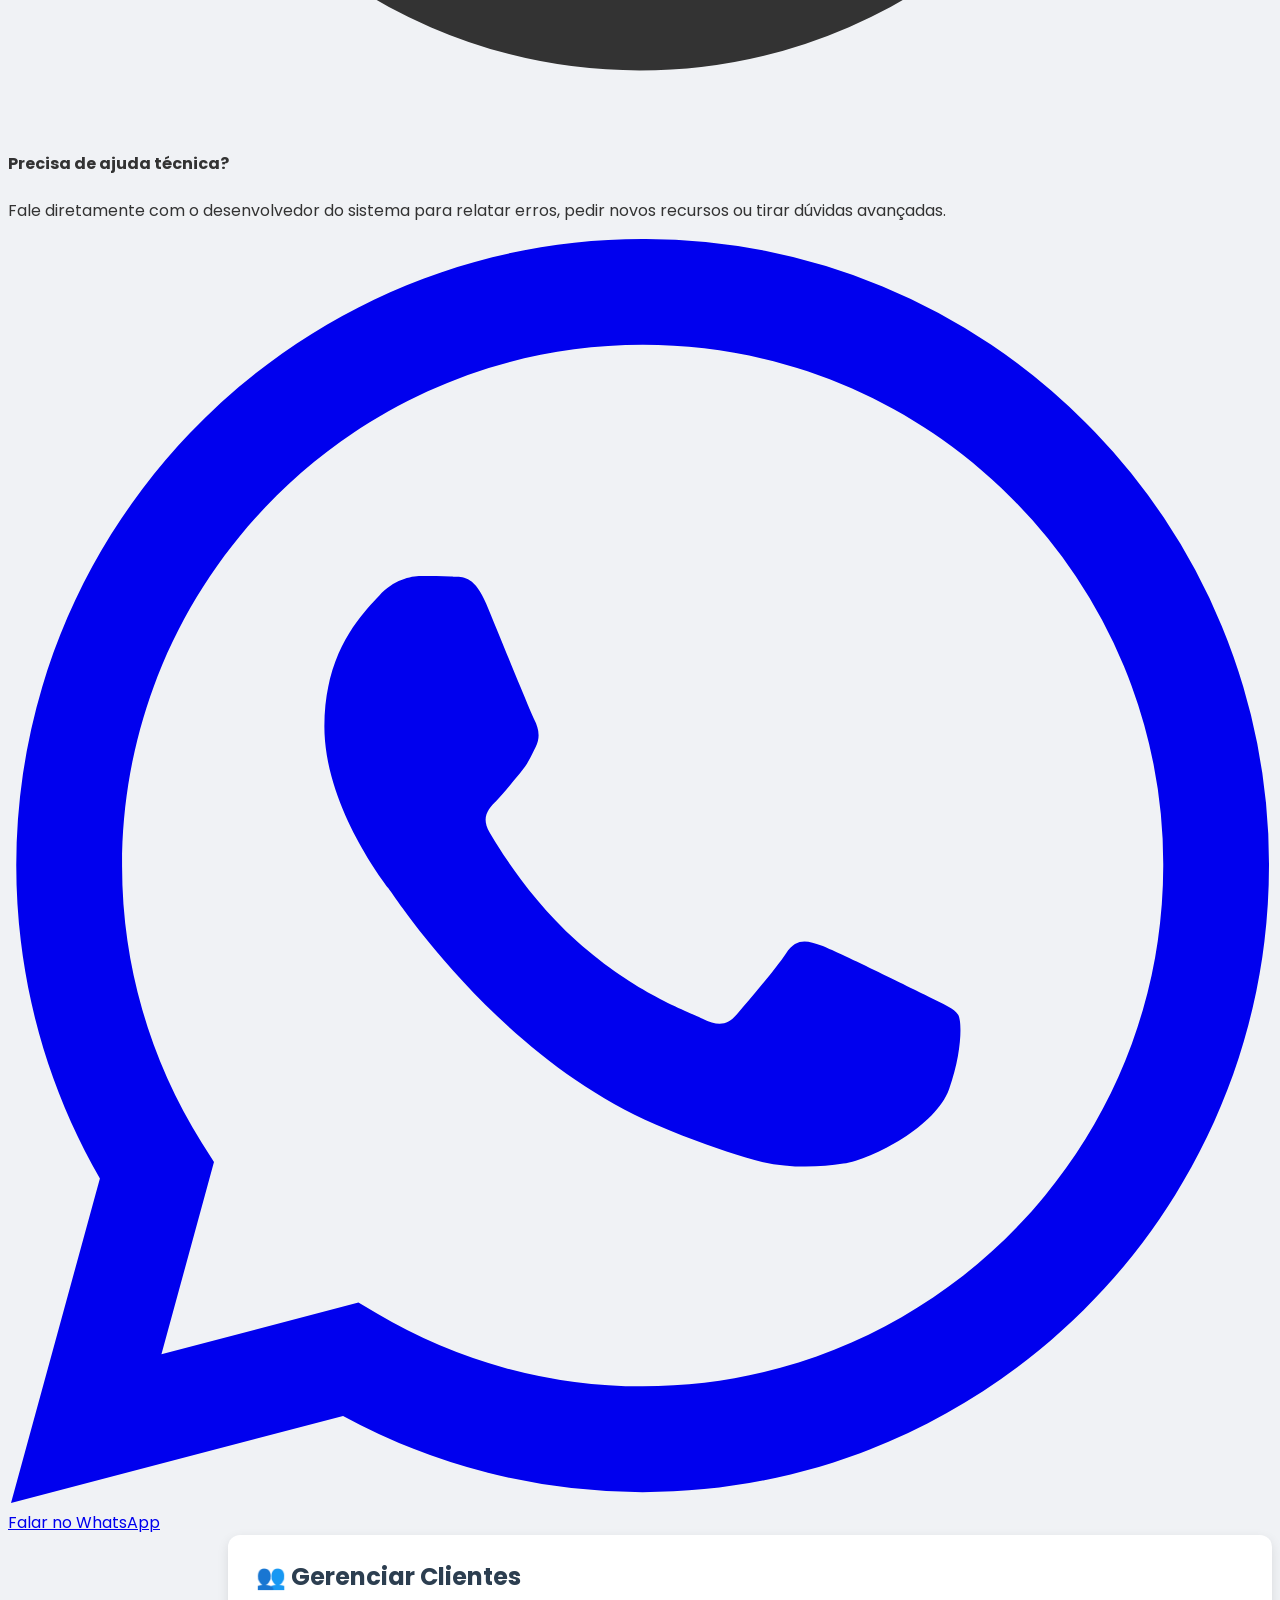
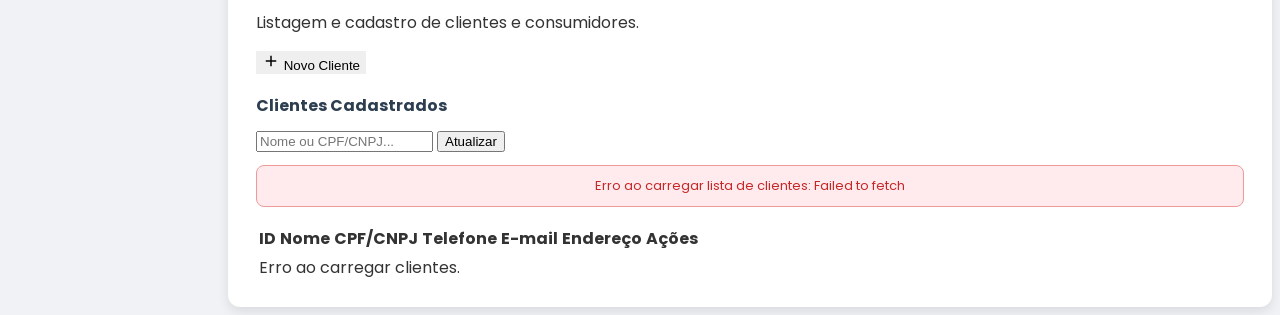
==== commit 3999e3b8: "feat(ui): Padronização do Data-First e Slide-over em Produtos e Clientes" ====
--- a/Clientes.html
+++ b/Clientes.html
@@ -23,67 +23,38 @@
 <body>
 
     <main class="main-content p-4 md:p-8 overflow-y-auto">
-        <div class="container">
-            <div class="flex justify-between items-center mb-6">
-                <h2>👥 Gerenciar Clientes</h2>
+        <div class="container" style="max-width: 1200px;">
+            <div class="flex flex-col md:flex-row justify-between items-start md:items-center mb-6 gap-4">
+                <div>
+                    <h2 style="margin:0;text-align:left;display:flex;align-items:center;gap:8px;">
+                        👥 Gerenciar Clientes
+                    </h2>
+                    <p class="text-sm text-gray-500 mt-1">Listagem e cadastro de clientes e consumidores.</p>
+                </div>
+                <!-- Botão de Destaque -->
+                <button onclick="abrirSlideoverCliente()" class="flex items-center gap-2 bg-blue-600 hover:bg-blue-700 text-white font-bold py-2.5 px-5 rounded-lg shadow-md transition-all transform hover:-translate-y-0.5" style="border:none;">
+                    <svg width="18" height="18" fill="none" stroke="currentColor" stroke-width="2" viewBox="0 0 24 24"><line x1="12" y1="5" x2="12" y2="19"></line><line x1="5" y1="12" x2="19" y2="12"></line></svg>
+                    Novo Cliente
+                </button>
             </div>
 
-            <div class="bg-white p-6 rounded-xl border border-gray-100 shadow-md mb-6 mx-2 md:mx-0">
-                <h3 class="text-slate-800 font-bold text-lg mb-4 flex items-center border-l-4 border-blue-600 pl-3">Novo
-                    Cliente</h3>
-                <form id="clienteForm">
-                    <input type="hidden" id="idCliente" value="">
+            <!-- Tabela Principal (Data-First) -->
+            <div class="bg-white p-4 md:p-6 rounded-xl border border-gray-100 shadow-md mb-6 mx-2 md:mx-0">
+                <div class="flex flex-col md:flex-row justify-between md:items-center gap-4 mb-4">
+                    <h3 class="text-slate-800 font-bold text-lg flex items-center border-l-4 border-blue-600 pl-3 m-0">
+                        Clientes Cadastrados
+                    </h3>
+                    <div class="flex gap-2 w-full md:w-auto">
+                        <input type="text" id="pesquisa" placeholder="Nome ou CPF/CNPJ..." class="flex-1 md:w-64 p-2 border border-gray-300 rounded focus:ring-blue-500 focus:border-blue-500 text-sm">
+                        <button id="btnSincronizar" class="bg-slate-700 hover:bg-slate-800 text-white font-medium py-2 px-4 rounded transition text-sm">Atualizar</button>
+                    </div>
+                </div>
 
-                    <div class="form-group">
-                        <label for="nome" class="block text-sm font-medium text-gray-700 mb-1">Nome Completo / Razão
-                            Social</label>
-                        <input type="text" id="nome"
-                            class="w-full p-2 border border-gray-300 rounded focus:ring-blue-500 focus:border-blue-500"
-                            required>
-                    </div>
+                <div id="statusMessage" style="margin-bottom:1rem;"></div>
 
-                    <div class="form-grid-container">
-                        <div class="form-group">
-                            <label for="cpfCnpj" class="block text-sm font-medium text-gray-700 mb-1">CPF/CNPJ</label>
-                            <input type="text" id="cpfCnpj"
-                                class="w-full p-2 border border-gray-300 rounded focus:ring-blue-500 focus:border-blue-500">
-                        </div>
-                        <div class="form-group">
-                            <label for="telefone" class="block text-sm font-medium text-gray-700 mb-1">Telefone</label>
-                            <input type="text" id="telefone"
-                                class="w-full p-2 border border-gray-300 rounded focus:ring-blue-500 focus:border-blue-500">
-                        </div>
-                        <div class="form-group">
-                            <label for="email" class="block text-sm font-medium text-gray-700 mb-1">E-mail</label>
-                            <input type="email" id="email"
-                                class="w-full p-2 border border-gray-300 rounded focus:ring-blue-500 focus:border-blue-500">
-                        </div>
-                    </div>
-
-                    <div class="form-group">
-                        <label for="endereco" class="block text-sm font-medium text-gray-700 mb-1">Endereço
-                            Completo</label>
-                        <input type="text" id="endereco"
-                            class="w-full p-2 border border-gray-300 rounded focus:ring-blue-500 focus:border-blue-500">
-                    </div>
-
-                    <button type="submit" class="btn mt-2">Salvar Cliente</button>
-                </form>
-            </div>
-
-            <div id="statusMessage"></div>
-
-            <div class="bg-white p-6 rounded-xl border border-gray-100 shadow-md mb-6 mx-2 md:mx-0">
-                <h3 class="text-slate-800 font-bold text-lg mb-4 flex items-center border-l-4 border-blue-600 pl-3">
-                    Clientes Cadastrados</h3>
-                <div class="form-group mb-4">
-                    <label for="pesquisa" class="block text-sm font-medium text-gray-700 mb-1">Pesquisar Cliente</label>
-                    <input type="text" id="pesquisa" placeholder="Nome ou CPF/CNPJ..."
-                        class="w-full p-2 border border-gray-300 rounded focus:ring-blue-500 focus:border-blue-500">
-                </div>
                 <div class="overflow-x-auto w-full mb-4">
                     <table class="w-full bg-white border border-gray-200">
-                        <thead class="bg-gray-50">
+                        <thead class="bg-gray-50 text-sm">
                             <tr>
                                 <th>ID</th>
                                 <th>Nome</th>
@@ -94,7 +65,7 @@
                                 <th>Ações</th>
                             </tr>
                         </thead>
-                        <tbody id="listaClientes">
+                        <tbody id="listaClientes" class="text-sm text-gray-700">
                             <tr>
                                 <td colspan="7" class="table-cell p-4 text-center">Carregando clientes...</td>
                             </tr>
@@ -104,6 +75,65 @@
             </div>
         </div>
     </main>
+
+    <!-- ===== GAVETA LATERAL (SLIDE-OVER) CLIENTE ===== -->
+    <div id="slideoverCliente" class="slideover-overlay" onclick="validarFechamentoSlideoverCliente(event)">
+        <div class="slideover-container bg-slate-50" id="slideoverContainerCliente">
+            <!-- Cabeçalho -->
+            <div class="slideover-header shadow-sm">
+                <h2>👥 <span id="slideoverLabelCliente">Novo Cliente</span></h2>
+                <button class="slideover-close-btn" onclick="fecharSlideoverCliente()" title="Fechar">
+                    <svg width="20" height="20" viewBox="0 0 24 24" fill="none" stroke="currentColor" stroke-width="2" stroke-linecap="round" stroke-linejoin="round"><line x1="18" y1="6" x2="6" y2="18"></line><line x1="6" y1="6" x2="18" y2="18"></line></svg>
+                </button>
+            </div>
+            
+            <!-- Corpo do Slide-over -->
+            <div class="slideover-body p-6">
+                <form id="clienteForm" class="flex flex-col h-full">
+                    <input type="hidden" id="idCliente" value="">
+
+                    <div class="bg-white p-5 rounded-lg border border-gray-200 shadow-sm mb-5">
+                        <h4 class="text-sm font-bold text-gray-700 mb-4 border-b pb-2">Dados do Cliente</h4>
+                        
+                        <div class="space-y-4">
+                            <div class="form-group mb-0">
+                                <label for="nome" class="block text-sm font-medium text-gray-700 mb-1">Nome Completo / Razão Social *</label>
+                                <input type="text" id="nome" class="w-full p-2 border border-gray-300 rounded focus:ring-blue-500 focus:border-blue-500 text-sm" required>
+                            </div>
+
+                            <div class="grid grid-cols-1 md:grid-cols-2 gap-4">
+                                <div class="form-group mb-0">
+                                    <label for="cpfCnpj" class="block text-sm font-medium text-gray-700 mb-1">CPF/CNPJ</label>
+                                    <input type="text" id="cpfCnpj" class="w-full p-2 border border-gray-300 rounded focus:ring-blue-500 focus:border-blue-500 text-sm">
+                                </div>
+                                <div class="form-group mb-0">
+                                    <label for="telefone" class="block text-sm font-medium text-gray-700 mb-1">Telefone</label>
+                                    <input type="text" id="telefone" class="w-full p-2 border border-gray-300 rounded focus:ring-blue-500 focus:border-blue-500 text-sm">
+                                </div>
+                            </div>
+
+                            <div class="form-group mb-0">
+                                <label for="email" class="block text-sm font-medium text-gray-700 mb-1">E-mail</label>
+                                <input type="email" id="email" class="w-full p-2 border border-gray-300 rounded focus:ring-blue-500 focus:border-blue-500 text-sm">
+                            </div>
+
+                            <div class="form-group mb-0">
+                                <label for="endereco" class="block text-sm font-medium text-gray-700 mb-1">Endereço Completo</label>
+                                <input type="text" id="endereco" class="w-full p-2 border border-gray-300 rounded focus:ring-blue-500 focus:border-blue-500 text-sm">
+                            </div>
+                        </div>
+                    </div>
+
+                    <div class="mt-auto pt-6 border-t border-gray-200">
+                        <button type="submit" class="w-full bg-blue-600 hover:bg-blue-700 text-white font-bold py-3 px-4 rounded-lg shadow-md transition-colors text-[0.95rem]">
+                            💾 Salvar Cliente
+                        </button>
+                    </div>
+                </form>
+            </div>
+        </div>
+    </div>
+
 
     <script src="js/config.js?v=1772539452270"></script>
     <script src="js/auth.js?v=1772539452270"></script>
--- a/css/style.css
+++ b/css/style.css
@@ -0,0 +1,658 @@
+/* ===== BASE ===== */
+body {
+    font-family: 'Poppins', sans-serif;
+    background-color: #f0f2f5;
+    color: #333;
+    min-height: 100vh;
+}
+
+.container {
+    max-width: 960px;
+    margin: 0 auto;
+    background-color: #fff;
+    padding: 24px 28px;
+    border-radius: 12px;
+    box-shadow: 0 4px 12px rgba(0, 0, 0, 0.1);
+}
+
+h1,
+h2 {
+    text-align: center;
+    color: #2c3e50;
+    margin-bottom: 16px;
+}
+
+h3 {
+    color: #2c3e50;
+    margin-bottom: 10px;
+    font-size: 1rem;
+}
+
+/* ===== NAV GRID (Dashboard) ===== */
+.nav-grid {
+    display: grid;
+    grid-template-columns: repeat(auto-fit, minmax(220px, 1fr));
+    gap: 16px;
+    margin-top: 24px;
+}
+
+.nav-link {
+    display: block;
+    background: #3498db;
+    color: #fff;
+    text-decoration: none;
+    padding: 18px;
+    border-radius: 8px;
+    font-size: 15px;
+    font-weight: 600;
+    text-align: center;
+    transition: background 0.3s, transform 0.2s;
+}
+
+.nav-link:hover {
+    background: #2980b9;
+    transform: translateY(-2px);
+}
+
+/* ===== KPI ===== */
+.kpi-grid {
+    display: grid;
+    grid-template-columns: repeat(auto-fit, minmax(180px, 1fr));
+    gap: 16px;
+    margin-bottom: 24px;
+}
+
+.kpi-card {
+    background: #fff;
+    padding: 16px;
+    border-radius: 8px;
+    box-shadow: 0 2px 4px rgba(0, 0, 0, 0.05);
+    text-align: center;
+}
+
+.kpi-card h4 {
+    font-size: 12px;
+    color: #777;
+    margin-bottom: 8px;
+}
+
+.kpi-card p {
+    font-size: 1.7rem;
+    font-weight: 600;
+    color: #2c3e50;
+}
+
+/* ===== STATUS MESSAGE ===== */
+#statusMessage {
+    text-align: center;
+    margin-top: 12px;
+    padding: 10px;
+    border-radius: 8px;
+    font-size: 13px;
+    display: none;
+}
+
+#statusMessage.success {
+    background: #e8f5e9;
+    color: #2e7d32;
+    border: 1px solid #c8e6c9;
+}
+
+#statusMessage.error {
+    background: #ffebee;
+    color: #c62828;
+    border: 1px solid #ef9a9a;
+}
+
+#statusMessage.sucesso {
+    background: #e8f5e9;
+    color: #2e7d32;
+    border: 1px solid #c8e6c9;
+}
+
+#statusMessage.erro {
+    background: #ffebee;
+    color: #c62828;
+    border: 1px solid #ef9a9a;
+}
+
+/* ===== MENU LATERAL ===== */
+.desktop-sidebar {
+    width: 220px;
+    background: #1f2937;
+    color: #fff;
+    height: 100vh;
+    position: fixed;
+    left: 0;
+    top: 0;
+    box-shadow: 0 4px 12px rgba(0, 0, 0, 0.15);
+}
+
+@media (min-width: 768px) {
+    .desktop-sidebar {
+        display: flex;
+        flex-direction: column;
+    }
+
+    .main-content {
+        margin-left: 220px;
+    }
+}
+
+.sidebar-header {
+    padding: 18px 20px;
+    text-align: center;
+    border-bottom: 1px solid #374151;
+    font-size: 1.1rem;
+    font-weight: 700;
+    line-height: 1.3;
+}
+
+.sidebar-nav {
+    margin-top: 16px;
+    display: flex;
+    flex-direction: column;
+}
+
+.nav-link-menu {
+    display: flex;
+    align-items: center;
+    padding: 12.5px 18px;
+    text-decoration: none;
+    color: #d1d5db;
+    font-size: 0.88rem;
+    transition: background 0.2s, color 0.2s;
+}
+
+.nav-link-menu:hover {
+    background: #374151;
+    color: #fff;
+}
+
+.nav-link-menu.active {
+    background: #4b5563;
+    color: #fff;
+}
+
+.nav-link-menu svg {
+    margin-right: 10px;
+    width: 18px;
+    height: 18px;
+    flex-shrink: 0;
+}
+
+/* ===== FORMULÁRIOS — CAMPOS PROPORCIONAIS ===== */
+.form-group {
+    margin-bottom: 12px;
+}
+
+.form-group label {
+    display: block;
+    font-size: 12px;
+    color: #555;
+    margin-bottom: 6px;
+    font-weight: 500;
+}
+
+/* Tamanho padrão — compacto */
+.form-group input,
+.form-group select,
+.form-group textarea {
+    width: 100%;
+    padding: 7px 10px;
+    border-radius: 7px;
+    border: 1px solid #ccc;
+    box-sizing: border-box;
+    font-size: 13px;
+    font-family: 'Poppins', sans-serif;
+    transition: border-color 0.2s;
+}
+
+.form-group input:focus,
+.form-group select:focus {
+    outline: none;
+    border-color: #3498db;
+}
+
+/* Campos numéricos / código — mais estreitos */
+input[type="number"] {
+    max-width: 100%;
+}
+
+/* Grid de formulário padrão (3 colunas no desktop) */
+.form-grid-container {
+    display: grid;
+    grid-template-columns: 1fr;
+    gap: 12px;
+}
+
+@media (min-width: 640px) {
+    .form-grid-container {
+        grid-template-columns: repeat(3, 1fr);
+    }
+}
+
+/* Grid 2 colunas */
+.form-grid-2 {
+    display: grid;
+    grid-template-columns: 1fr;
+    gap: 12px;
+}
+
+@media (min-width: 640px) {
+    .form-grid-2 {
+        grid-template-columns: 1fr 1fr;
+    }
+}
+
+/* ===== BOTÕES ===== */
+.btn {
+    width: 100%;
+    padding: 10px;
+    border: none;
+    border-radius: 8px;
+    font-size: 15px;
+    font-weight: 600;
+    cursor: pointer;
+    background: #27ae60;
+    color: #fff;
+    transition: background 0.3s;
+    font-family: 'Poppins', sans-serif;
+}
+
+.btn:hover {
+    background: #219d54;
+}
+
+/* ===== TABELAS (legado) ===== */
+.table-container {
+    margin-top: 24px;
+    overflow-x: auto;
+}
+
+.table-container table {
+    width: 100%;
+    border-collapse: collapse;
+    margin-top: 8px;
+    font-size: 13px;
+}
+
+.table-container th,
+.table-container td {
+    padding: 8px 10px;
+    border: 1px solid #e5e7eb;
+    text-align: left;
+}
+
+.table-container th {
+    background: #f8fafc;
+    font-weight: 600;
+    font-size: 12px;
+    color: #475569;
+}
+
+.table-container tr:hover td {
+    background: #f8fafc;
+}
+
+/* ===== TABELAS PROFISSIONAIS (.data-table) ===== */
+/* Wrapper com scroll e suporte a sticky header */
+.table-scroll-wrapper {
+    overflow-x: auto;
+    overflow-y: auto;
+    max-height: 520px;
+    border-radius: 0.75rem;
+    border: 1px solid #e2e8f0;
+}
+
+.data-table {
+    width: 100%;
+    border-collapse: collapse;
+    font-size: 0.82rem;
+    background: white;
+}
+
+/* Cabeçalho fixo (sticky) */
+.data-table thead th {
+    position: sticky;
+    top: 0;
+    z-index: 5;
+    background: #f1f5f9;
+    color: #475569;
+    font-weight: 600;
+    font-size: 0.78rem;
+    padding: 0.65rem 0.9rem;
+    border-bottom: 2px solid #e2e8f0;
+    white-space: nowrap;
+    text-align: left;
+}
+
+/* Células */
+.data-table tbody td {
+    padding: 0.55rem 0.9rem;
+    border-bottom: 1px solid #f1f5f9;
+    color: #334155;
+    vertical-align: middle;
+}
+
+/* Linhas zebra */
+.data-table tbody tr:nth-child(even) td {
+    background: #f8fafc;
+}
+
+.data-table tbody tr:nth-child(odd) td {
+    background: #ffffff;
+}
+
+/* Hover highlight */
+.data-table tbody tr:hover td {
+    background: #eff6ff !important;
+    transition: background 0.15s ease;
+}
+
+/* Estado vazio / loading */
+.data-table tbody td.td-empty {
+    text-align: center;
+    padding: 1.25rem;
+    color: #94a3b8;
+    font-style: italic;
+    background: white !important;
+}
+
+/* ===== BOTÕES DE AÇÃO ===== */
+.action-buttons {
+    display: flex;
+    gap: 4px;
+    flex-wrap: wrap;
+}
+
+.action-buttons button {
+    padding: 4px 9px;
+    font-size: 11px;
+    cursor: pointer;
+    border: none;
+    border-radius: 4px;
+    font-family: 'Poppins', sans-serif;
+}
+
+.edit-btn {
+    background: #3498db;
+    color: #fff;
+}
+
+.delete-btn {
+    background: #e74c3c;
+    color: #fff;
+}
+
+/* ===== RELATÓRIOS ===== */
+.report-card {
+    background: #f9fafb;
+    border-radius: 8px;
+    padding: 18px;
+    margin-bottom: 18px;
+    box-shadow: 0 2px 4px rgba(0, 0, 0, 0.05);
+}
+
+/* ===== EXPANSÃO DE ITENS NO HISTÓRICO ===== */
+.expand-btn {
+    background: none;
+    border: none;
+    cursor: pointer;
+    color: #3498db;
+    font-size: 11px;
+    padding: 0;
+    text-decoration: underline;
+    white-space: nowrap;
+}
+
+.items-detail {
+    background: #f1f5f9;
+    border-radius: 6px;
+    padding: 6px 10px;
+    margin-top: 4px;
+    font-size: 11px;
+    color: #475569;
+    line-height: 1.6;
+    display: none;
+}
+
+.items-detail.open {
+    display: block;
+}
+
+/* ===== PLAN BADGES (Relatórios) ===== */
+.plan-badge {
+    display: inline-flex;
+    align-items: center;
+    gap: 0.3rem;
+    font-size: 0.68rem;
+    font-weight: 700;
+    padding: 0.22rem 0.65rem;
+    border-radius: 999px;
+    letter-spacing: 0.04em;
+    font-family: 'Poppins', sans-serif;
+}
+
+.plan-badge.pro {
+    background: #ede9fe;
+    color: #7c3aed;
+}
+
+.plan-badge.premium {
+    background: #fef3c7;
+    color: #92400e;
+}
+
+/* ===== STATUS BADGE (inline text) ===== */
+.badge-status {
+    display: inline-block;
+    padding: 0.1rem 0.5rem;
+    border-radius: 999px;
+    font-size: 0.75rem;
+    font-weight: 600;
+}
+
+/* ===== UPGRADE WALL (Upgrade CTA) ===== */
+.upgrade-wall-container {
+    display: flex;
+    justify-content: center;
+    align-items: center;
+    padding: 1.5rem 1rem;
+    width: 100%;
+}
+
+.upgrade-wall {
+    background: linear-gradient(135deg, #1e293b 0%, #0f172a 100%);
+    border-radius: 1.25rem;
+    padding: 2.25rem 1.75rem;
+    text-align: center;
+    color: white;
+    max-width: 480px;
+    width: 100%;
+    box-shadow: 0 15px 40px rgba(0, 0, 0, 0.2);
+    animation: fadeInUpWall 0.4s ease;
+
+    /* Garantir layout vertical limpo */
+    display: flex !important;
+    flex-direction: column !important;
+    align-items: center !important;
+    justify-content: center !important;
+    box-sizing: border-box !important;
+}
+
+.upgrade-wall * {
+    box-sizing: border-box !important;
+}
+
+@keyframes fadeInUpWall {
+    from {
+        opacity: 0;
+        transform: translateY(15px);
+    }
+
+    to {
+        opacity: 1;
+        transform: translateY(0);
+    }
+}
+
+.upgrade-wall-icon {
+    font-size: 2.8rem;
+    margin-bottom: 0.8rem;
+    display: block;
+    line-height: 1;
+    width: auto;
+}
+
+.upgrade-wall h2,
+.upgrade-wall h3 {
+    font-size: 1.25rem !important;
+    font-weight: 700 !important;
+    color: #fff !important;
+    margin: 0 0 0.75rem !important;
+    line-height: 1.3 !important;
+    width: 100%;
+}
+
+.upgrade-wall p {
+    font-size: 0.85rem !important;
+    color: #94a3b8 !important;
+    line-height: 1.6 !important;
+    margin: 0 auto 1.5rem !important;
+    max-width: 360px;
+    width: 100%;
+}
+
+.upgrade-wall .badge-basico {
+    display: inline-block !important;
+    width: auto !important;
+    white-space: nowrap !important;
+    font-size: 0.65rem;
+    font-weight: 700;
+    padding: 0.25rem 0.75rem;
+    border-radius: 999px;
+    background: #dcfce7 !important;
+    color: #166534 !important;
+    margin-bottom: 1rem !important;
+    letter-spacing: 0.03em;
+}
+
+.upgrade-wall .wa-btn {
+    display: inline-flex !important;
+    align-items: center !important;
+    justify-content: center !important;
+    width: auto !important;
+    gap: 0.5rem;
+    padding: 0.85rem 1.75rem !important;
+    background: linear-gradient(135deg, #16a34a, #15803d) !important;
+    color: white !important;
+    border-radius: 0.625rem !important;
+    font-size: 0.9rem !important;
+    font-weight: 700 !important;
+    text-decoration: none !important;
+    box-shadow: 0 4px 14px rgba(22, 163, 74, 0.4) !important;
+    transition: transform 0.15s ease, box-shadow 0.15s ease !important;
+}
+
+.upgrade-wall .upgrade-cta:hover,
+.upgrade-wall .wa-btn:hover {
+    transform: translateY(-2px);
+    box-shadow: 0 6px 18px rgba(22, 163, 74, 0.5);
+    color: white;
+}
+
+/* ===== STATUS BADGE (inline text) ===== */
+.badge-status {
+    display: inline-block;
+    padding: 0.1rem 0.5rem;
+    border-radius: 999px;
+    font-size: 0.75rem;
+    font-weight: 600;
+}
+
+/* ===== GAVETA LATERAL (SLIDE-OVER) PDV ===== */
+.slideover-overlay {
+    position: fixed;
+    inset: 0;
+    background: rgba(15, 23, 42, 0.65);
+    backdrop-filter: blur(4px);
+    z-index: 1050;
+    opacity: 0;
+    visibility: hidden;
+    transition: opacity 0.3s ease, visibility 0.3s ease;
+}
+
+.slideover-overlay.open {
+    opacity: 1;
+    visibility: visible;
+}
+
+.slideover-container {
+    position: fixed;
+    top: 0;
+    right: 0;
+    bottom: 0;
+    width: 100%;
+    max-width: 580px; /* Largura ideal para o formulário PDV */
+    background: #f8fafc;
+    z-index: 1060;
+    transform: translateX(100%);
+    transition: transform 0.35s cubic-bezier(0.4, 0, 0.2, 1);
+    box-shadow: -10px 0 30px rgba(0, 0, 0, 0.2);
+    display: flex;
+    flex-direction: column;
+}
+
+.slideover-container.open {
+    transform: translateX(0);
+}
+
+.slideover-header {
+    display: flex;
+    justify-content: space-between;
+    align-items: center;
+    padding: 1.25rem 1.5rem;
+    background: white;
+    border-bottom: 1px solid #e2e8f0;
+}
+
+.slideover-header h2 {
+    margin: 0;
+    font-size: 1.25rem;
+    font-weight: 700;
+    color: #1e293b;
+    display: flex;
+    align-items: center;
+    gap: 0.5rem;
+}
+
+.slideover-close-btn {
+    background: none;
+    border: none;
+    color: #94a3b8;
+    cursor: pointer;
+    border-radius: 0.5rem;
+    padding: 0.5rem;
+    transition: all 0.2s;
+    display: flex;
+    align-items: center;
+    justify-content: center;
+}
+
+.slideover-close-btn:hover {
+    background: #f1f5f9;
+    color: #ef4444;
+}
+
+.slideover-body {
+    flex: 1;
+    overflow-y: auto;
+    padding: 1.5rem;
+    background: #f8fafc;
+}
+
+/* Esconder scrollbar principal se modal aberto */
+body.slideover-open {
+    overflow: hidden;
+}
